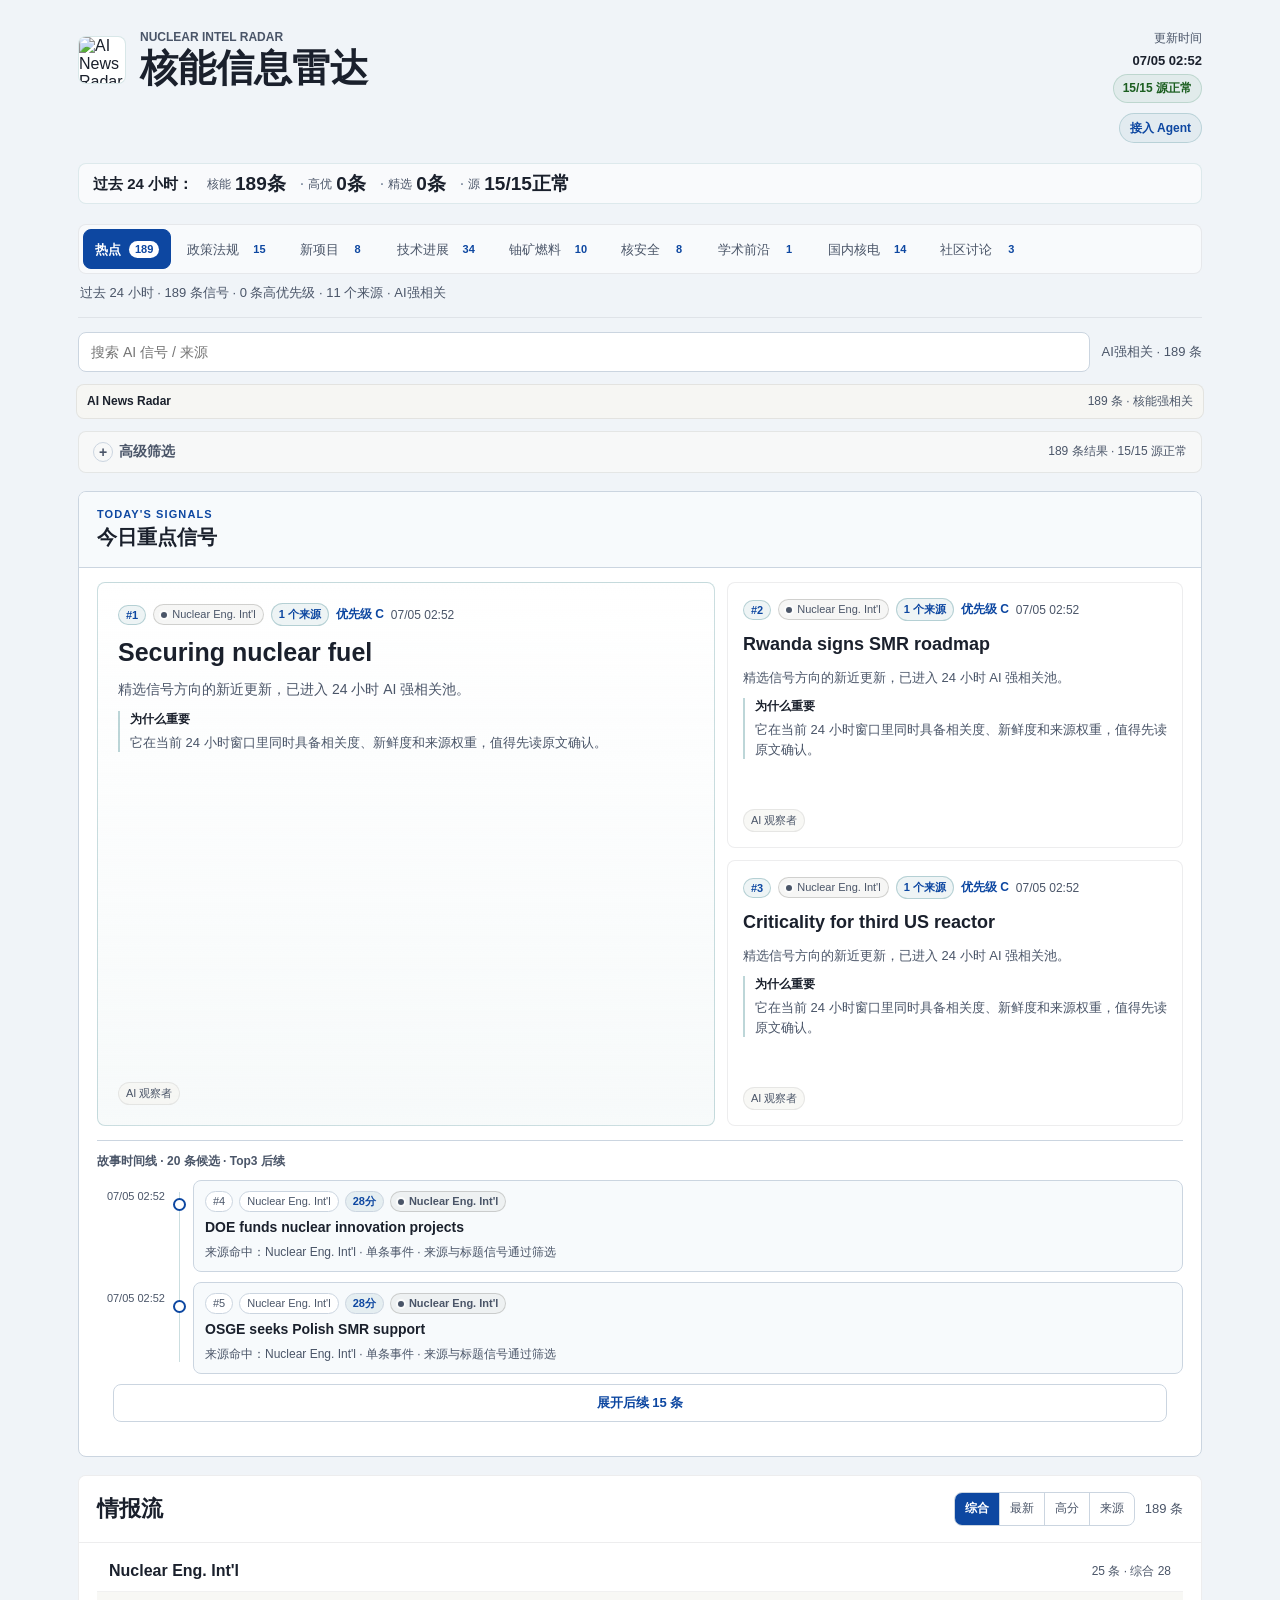
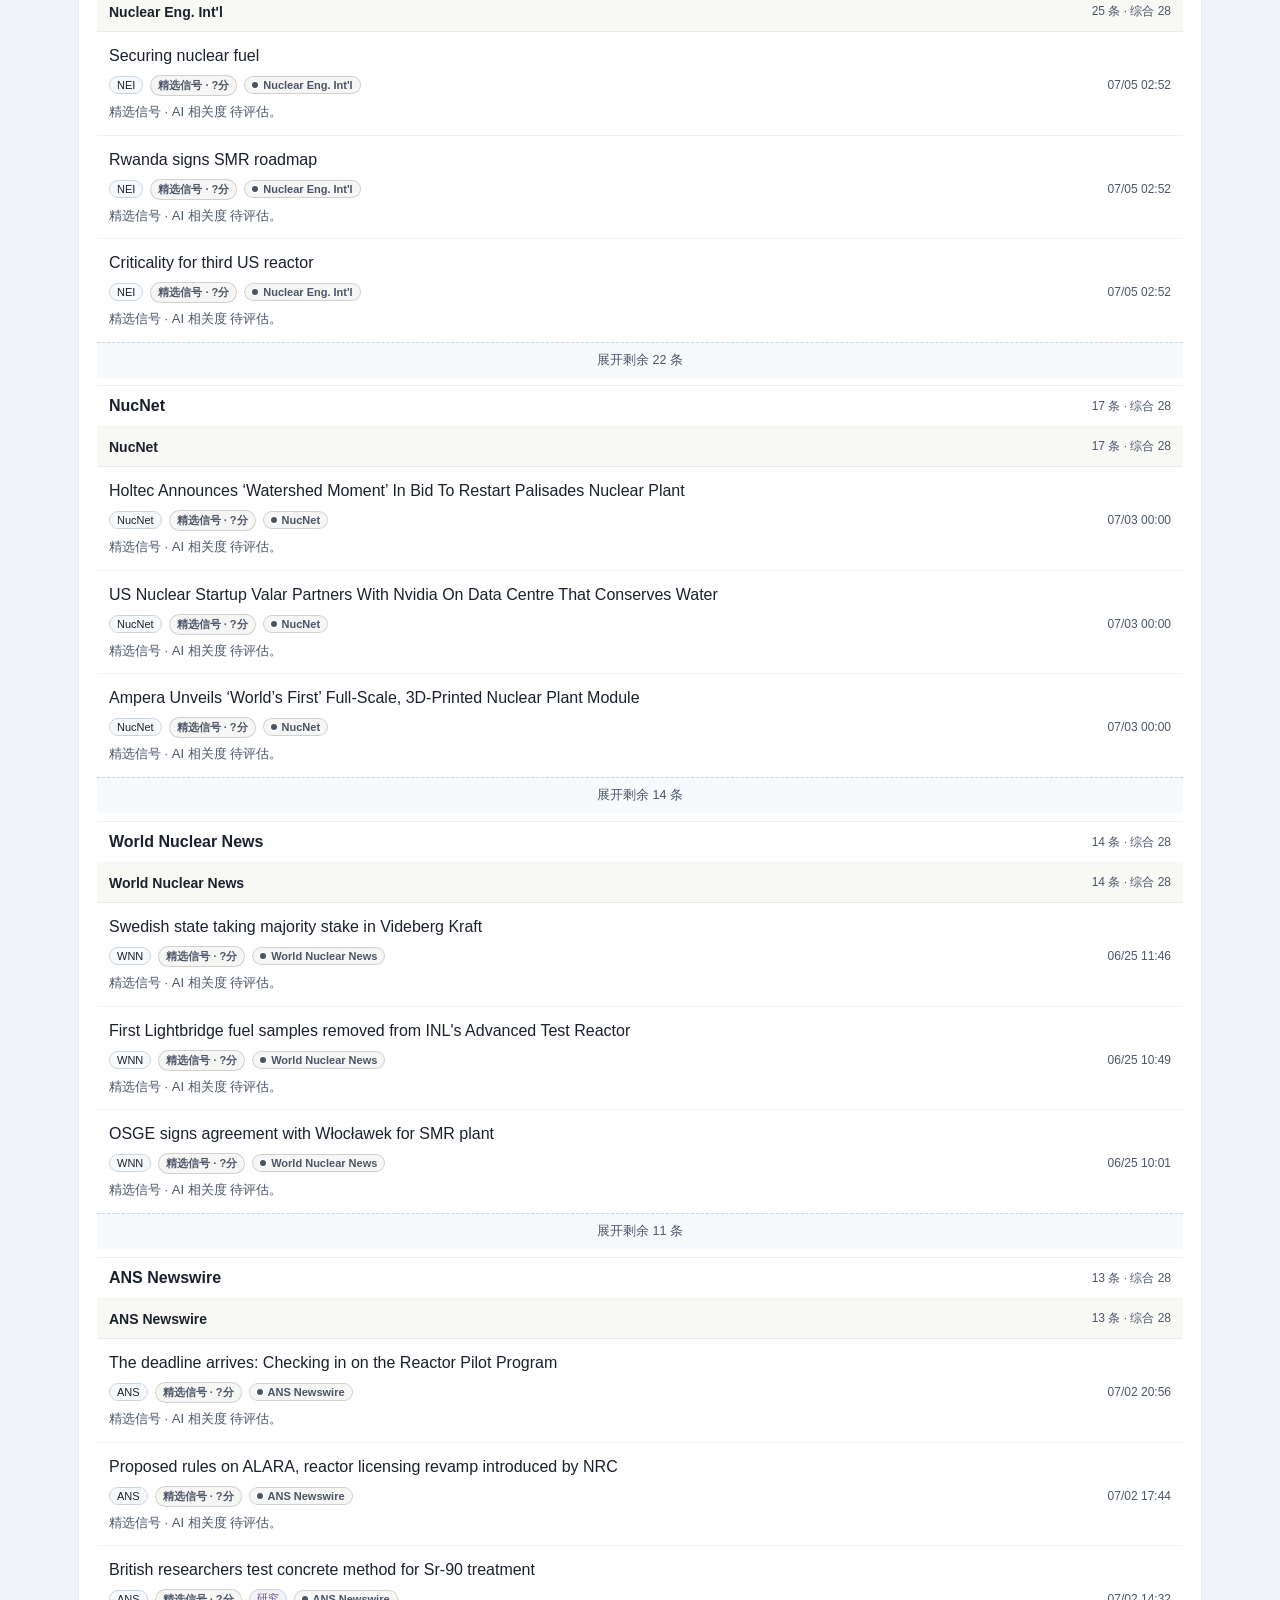
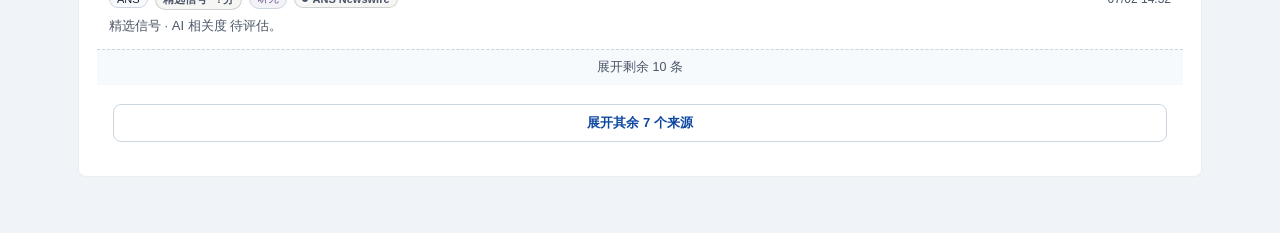
==== index.html @ 4875f460 "feat: nuclear energy domain adaptation of the pipeline Adapt the AI-news-radar pipeline to aggregate" ====
<!doctype html>
<html lang="zh-CN">
  <head>
    <meta charset="UTF-8" />
    <meta name="viewport" content="width=device-width, initial-scale=1.0" />
    <title>Nuclear Intel Radar｜核能信息雷达</title>
    <meta
      name="description"
      content="自动聚合全球核能/核电行业信息：IAEA、NRC、SMR、核聚变、铀矿燃料、运行事件、政策法规 — 多源交叉验证，零噪音。"
    />
    <link rel="canonical" href="https://learnprompt.github.io/ai-news-radar/" />
    <meta property="og:title" content="Nuclear Intel Radar｜核能信息雷达" />
    <meta
      property="og:description"
      content="自动聚合全球核能/核电行业信息：IAEA、NRC、SMR、核聚变、铀矿燃料、运行事件、政策法规。"
    />
    <meta property="og:type" content="website" />
    <meta property="og:url" content="https://learnprompt.github.io/ai-news-radar/" />
    <meta property="og:site_name" content="Nuclear Intel Radar" />
    <meta name="application-name" content="Nuclear Intel Radar" />
    <meta name="theme-color" content="#0D1B2A" />
    <meta name="mobile-web-app-capable" content="yes" />
    <meta name="apple-mobile-web-app-title" content="核能信息雷达" />
    <meta name="apple-mobile-web-app-capable" content="yes" />
    <meta name="apple-mobile-web-app-status-bar-style" content="default" />
    <meta name="twitter:card" content="summary" />
    <meta name="twitter:title" content="Nuclear Intel Radar｜核能信息雷达" />
    <meta
      name="twitter:description"
      content="自动聚合全球核能/核电行业信息：多源交叉验证，零噪音。"
    />
    <link rel="icon" href="./assets/logo.svg" type="image/svg+xml" />
    <link rel="icon" href="./assets/icons/favicon-32.png" sizes="32x32" type="image/png" />
    <link rel="apple-touch-icon" href="./assets/icons/apple-touch-icon.png" sizes="180x180" />
    <link rel="manifest" href="./site.webmanifest" />
    <link rel="stylesheet" href="./assets/styles.css?v=ui-polish-0626a" />
  </head>
  <body>
    <main class="shell">
      <header class="hero">
        <div class="hero-main">
          <div class="hero-headline">
            <img class="hero-logo" src="./assets/logo.svg" alt="AI News Radar Logo" />
            <div>
              <p class="hero-tag">NUCLEAR INTEL RADAR</p>
              <h1>核能信息雷达</h1>
            </div>
          </div>
        </div>
        <div class="hero-meta">
          <span class="updated-label">更新时间</span>
          <span class="updated" id="updatedAt">加载中...</span>
          <span class="source-status-pill" id="sourceStatusPill">源状态加载中</span>
          <div class="hero-links" aria-label="项目入口">
            <a
              class="hero-link"
              href="https://github.com/LearnPrompt/ai-news-radar"
              target="_blank"
              rel="noopener noreferrer"
            >接入 Agent</a>
          </div>
        </div>

        <section class="stats" id="stats"></section>

        <section class="section-nav-wrap" aria-label="内容栏目">
          <div class="section-tabs" id="sectionTabs" role="tablist" aria-label="AI 新闻栏目"></div>
          <div class="section-summary" id="sectionSummary">正在整理栏目...</div>
        </section>
      </header>

      <section class="primary-controls">
        <input id="searchInput" type="search" placeholder="搜索 AI 信号 / 来源" />
        <div class="mode-hint" id="modeHint">AI强相关</div>
      </section>

      <div class="sticky-summary-bar" aria-label="当前视图摘要">
        <strong>AI News Radar</strong>
        <span id="stickySummaryText">正在整理 24 小时信号...</span>
      </div>

      <details class="advanced-panel">
        <summary>
          <span>高级筛选</span>
          <span class="advanced-summary" id="advancedSummary">加载中...</span>
        </summary>
        <div class="advanced-content">
          <div class="advanced-controls">
            <label class="field">
              <span>时间范围</span>
              <select id="timeRangeSelect" aria-label="时间范围">
                <option value="24h">过去 24 小时</option>
              </select>
            </label>
            <label class="field">
              <span>来源类型</span>
              <select id="sourceTypeSelect">
                <option value="">全部来源</option>
                <option value="official">官方 / 一手</option>
                <option value="media">精选媒体 / 日报</option>
                <option value="community">社区 / HN / Builders</option>
                <option value="rss">RSS / OPML</option>
                <option value="aggregate">聚合源</option>
                <option value="creator">自媒体</option>
                <option value="advanced">进阶源</option>
              </select>
            </label>
            <label class="field">
              <span>内容类型</span>
              <select id="sectionSelect"></select>
            </label>
            <label class="field">
              <span>信号等级</span>
              <select id="signalLevelSelect">
                <option value="">全部信号</option>
                <option value="high">高优先级</option>
                <option value="curated">精选 / 官方</option>
                <option value="multi">多源验证</option>
              </select>
            </label>
            <label class="field">
              <span>具体来源</span>
              <select id="siteSelect">
                <option value="">全部站点</option>
              </select>
            </label>
            <div class="field">
              <span>AI 相关度</span>
              <div class="mode-switch">
                <button id="modeAiBtn" class="mode-btn active" type="button">AI强相关</button>
                <button id="modeAllBtn" class="mode-btn" type="button">全量</button>
              </div>
            </div>
            <label id="allDedupeWrap" class="all-dedupe" for="allDedupeToggle">
              <input id="allDedupeToggle" type="checkbox" checked />
              <span class="all-dedupe-dot"></span>
              <span id="allDedupeLabel">去重开</span>
            </label>
          </div>
          <div class="source-health" id="sourceHealth">源状态加载中...</div>
          <details class="source-detail-panel">
            <summary>查看源状态详情</summary>
            <div class="source-health-details" id="sourceHealthDetails"></div>
            <section class="coverage-strip" id="coverageStrip" aria-label="Source coverage status"></section>
            <section class="source-status-table" id="sourceStatusTable" aria-label="源状态详情"></section>
            <section class="site-pills" id="sitePills"></section>
          </details>
        </div>
      </details>

      <section class="bole-picks-wrap" aria-label="今日 Top 3" id="bolePicksWrap">
        <div class="bole-picks-head">
          <div>
            <p class="section-eyebrow">TODAY'S SIGNALS</p>
            <h2 id="topStoriesTitle">今日重点信号</h2>
          </div>
          <div class="bole-head-tools">
            <div class="bole-view-toggle" id="boleViewToggle" hidden>
              <button id="boleHotBtn" class="mode-btn" type="button">当前热点</button>
              <button id="boleTimelineBtn" class="mode-btn" type="button">时间线</button>
            </div>
            <span id="bolePicksMeta">按评分排序</span>
          </div>
        </div>
        <div id="bolePicksList" class="bole-board"></div>
      </section>

      <section class="waytoagi-wrap">
        <div class="waytoagi-head">
          <h2>社区更新 · WaytoAGI</h2>
          <div class="waytoagi-tools">
            <div class="waytoagi-switch">
              <button id="waytoagiTodayBtn" class="waytoagi-btn active" type="button">最近更新日</button>
              <button id="waytoagi7dBtn" class="waytoagi-btn" type="button">近7日</button>
            </div>
            <span id="waytoagiUpdatedAt">加载中...</span>
          </div>
        </div>
        <div id="waytoagiMeta" class="waytoagi-meta"></div>
        <div id="waytoagiList" class="waytoagi-list"></div>
      </section>

      <section class="list-wrap">
        <div class="list-head">
          <h2 id="listTitle">全量 AI 情报源</h2>
          <div class="list-head-tools">
            <div class="list-sort-tools" id="listSortTools" role="group" aria-label="全量列表排序">
              <button class="list-sort-btn active" type="button" data-sort="priority" title="综合来源权重、AI相关度、新鲜度与信号强度">综合</button>
              <button class="list-sort-btn" type="button" data-sort="latest" title="按发布时间或发现时间倒序">最新</button>
              <button class="list-sort-btn" type="button" data-sort="ai" title="按高相关度信号倒序">高分</button>
              <button class="list-sort-btn" type="button" data-sort="source" title="按来源聚合度整理">来源</button>
            </div>
            <span id="resultCount">0 条</span>
          </div>
        </div>
        <div id="newsList" class="news-list"></div>
      </section>

    </main>

    <template id="itemTpl">
      <article class="news-card">
        <a class="title" target="_blank" rel="noopener noreferrer"></a>
        <div class="meta-row">
          <span class="site"></span>
          <span class="category"></span>
          <span class="source"></span>
          <time class="time"></time>
        </div>
        <p class="news-summary"></p>
      </article>
    </template>

    <script src="https://cdn.jsdelivr.net/npm/gsap@3.13.0/dist/gsap.min.js" integrity="sha384-HOvlOYPIs/zjoIkWUGXkVmXsjr8GuZLV+Q+rcPwmJOVZVpvTSXQChiN4t9Euv9Vc" crossorigin="anonymous" defer></script>
    <script src="./assets/motion.js?v=ui-adjustment-0620a" defer></script>
    <script src="./assets/app.js?v=ui-polish-0626a" defer></script>
  </body>
</html>
---- assets/styles.css ----
:root {
  --bg: #f0f4f8;
  --bg-alt: #e2e8f0;
  --surface: #ffffff;
  --surface-soft: #f7fafc;
  --surface-alt: #edf2f7;
  --ink: #1a202c;
  --ink-soft: #2d3748;
  --muted: #4a5568;
  --muted-soft: #718096;
  --line: #cbd5e0;
  --line-soft: rgba(26, 32, 44, 0.08);
  --accent: #0D47A1;
  --accent-warm: #00BCD4;
  --good: #1B5E20;
  --warn: #E65100;
  --bad: #B71C1C;
  --radius: 8px;
}

* {
  box-sizing: border-box;
}

html,
body {
  margin: 0;
  min-height: 100%;
  font-family: -apple-system, BlinkMacSystemFont, "Segoe UI", "Noto Sans SC", "Microsoft YaHei", sans-serif;
  color: var(--ink);
  background: var(--bg);
}

button,
input,
select {
  font: inherit;
}

button {
  cursor: pointer;
}

.shell {
  max-width: 1160px;
  margin: 0 auto;
  padding: 30px 18px 56px;
}

.hero {
  display: grid;
  grid-template-columns: minmax(0, 1fr) auto;
  gap: 18px 28px;
  padding-bottom: 14px;
  border-bottom: 1px solid var(--line-soft);
}

.hero-main {
  min-width: 0;
}

.hero-headline {
  display: flex;
  gap: 14px;
  align-items: center;
}

.hero-headline > div {
  min-width: 0;
}

.hero-logo {
  width: 48px;
  height: 48px;
  border: 1px solid rgba(18, 106, 115, 0.16);
  border-radius: var(--radius);
  background: var(--surface);
}

.hero-tag {
  margin: 0;
  font-size: 12px;
  letter-spacing: 0;
  color: var(--muted);
  font-weight: 720;
}

.hero h1 {
  margin: 4px 0 0;
  font-size: 38px;
  line-height: 1.08;
  overflow-wrap: break-word;
}

.hero-meta {
  align-self: start;
  display: grid;
  gap: 6px;
  min-width: 178px;
  padding: 0;
  border: 0;
  border-radius: var(--radius);
  background: transparent;
  justify-items: end;
  text-align: right;
}

.updated-label {
  color: var(--muted);
  font-size: 12px;
}

.updated {
  color: var(--ink);
  font-size: 13px;
  font-weight: 700;
}

.source-status-pill {
  display: inline-flex;
  width: max-content;
  max-width: 100%;
  align-items: center;
  gap: 6px;
  border: 1px solid rgba(31, 122, 77, 0.18);
  border-radius: 999px;
  padding: 5px 9px;
  color: var(--good);
  background: rgba(31, 122, 77, 0.07);
  font-size: 12px;
  font-weight: 740;
}

.source-status-pill.warn {
  color: var(--warn);
  border-color: rgba(154, 103, 0, 0.22);
  background: rgba(154, 103, 0, 0.08);
}

.source-status-pill.bad {
  color: var(--bad);
  border-color: rgba(180, 35, 24, 0.22);
  background: rgba(180, 35, 24, 0.07);
}

.hero-links {
  display: flex;
  flex-wrap: wrap;
  justify-content: flex-end;
  gap: 6px;
  margin-top: 4px;
}

.hero-link {
  display: inline-flex;
  align-items: center;
  justify-content: center;
  min-height: 30px;
  border: 1px solid rgba(18, 106, 115, 0.2);
  border-radius: 999px;
  padding: 5px 10px;
  color: var(--accent);
  background: rgba(18, 106, 115, 0.06);
  font-size: 12px;
  font-weight: 740;
  line-height: 1;
  text-decoration: none;
  white-space: nowrap;
}

.hero-link:hover {
  border-color: rgba(18, 106, 115, 0.36);
  background: rgba(18, 106, 115, 0.1);
}

.stats {
  grid-column: 1 / -1;
  display: flex;
  min-width: 0;
  flex-wrap: nowrap;
  align-items: center;
  gap: clamp(6px, 1.2vw, 14px);
  margin-top: 2px;
  border: 1px solid rgba(18, 106, 115, 0.12);
  border-radius: var(--radius);
  padding: 10px 14px;
  background: rgba(255, 255, 255, 0.58);
  overflow: hidden;
  white-space: nowrap;
}

.section-nav-wrap {
  grid-column: 1 / -1;
  display: grid;
  gap: 10px;
  padding-top: 2px;
}

.section-tabs {
  display: flex;
  gap: 4px;
  align-items: center;
  overflow-x: auto;
  scrollbar-width: none;
  -webkit-overflow-scrolling: touch;
  border: 1px solid var(--line-soft);
  border-radius: var(--radius);
  padding: 4px;
  background: rgba(255, 255, 255, 0.52);
}

.section-tabs::-webkit-scrollbar {
  display: none;
}

.section-tab {
  flex: 0 0 auto;
  min-height: 40px;
  display: inline-flex;
  align-items: center;
  gap: 8px;
  border: 1px solid transparent;
  border-radius: var(--radius);
  padding: 0 11px;
  color: var(--muted);
  background: transparent;
  font-size: 13px;
}

.section-tab span,
.section-tab strong {
  line-height: 1;
  white-space: nowrap;
}

.section-tab strong {
  min-width: 22px;
  border-radius: 999px;
  padding: 3px 6px;
  color: var(--accent);
  background: transparent;
  font-size: 11px;
  text-align: center;
}

.section-tab.active {
  color: #fff;
  border-color: var(--accent);
  background: var(--accent);
  font-weight: 780;
}

.section-tab.active strong {
  color: var(--accent);
  background: #fff;
}

.section-summary {
  min-width: 0;
  border: 0;
  border-radius: 0;
  padding: 0 2px;
  color: var(--muted);
  background: transparent;
  font-size: 13px;
  line-height: 1.45;
  overflow-wrap: anywhere;
}

.stat {
  min-width: 0;
  display: inline-flex;
  flex: 0 1 auto;
  align-items: center;
  gap: 4px;
  border: 0;
  background: transparent;
  border-radius: 0;
  padding: 0;
}

.stat-prefix {
  flex: 0 0 auto;
  color: var(--ink);
  font-size: clamp(13px, 1.35vw, 15px);
  line-height: 1;
  font-weight: 780;
  white-space: nowrap;
}

.stat .k {
  font-size: 12px;
  line-height: 1;
  color: var(--muted);
  white-space: nowrap;
}

.stat .v {
  margin-top: 0;
  font-size: clamp(15px, 1.65vw, 19px);
  line-height: 1;
  font-weight: 820;
  font-variant-numeric: tabular-nums;
  white-space: nowrap;
}

.stat + .stat::before {
  content: "·";
  color: var(--muted-soft);
  margin-right: 0;
}

.coverage-strip {
  grid-column: 1 / -1;
  display: grid;
  grid-template-columns: repeat(3, minmax(0, 1fr));
  gap: 8px;
  padding: 0 12px 12px;
}

.coverage-card {
  min-width: 0;
  display: grid;
  gap: 4px;
  border: 1px solid var(--line);
  border-radius: var(--radius);
  padding: 10px 11px;
  background: var(--surface-soft);
}

.coverage-card strong {
  min-width: 0;
  color: var(--ink);
  font-size: 17px;
  line-height: 1.15;
  overflow-wrap: anywhere;
}

.coverage-label,
.coverage-meta {
  min-width: 0;
  color: var(--muted);
  font-size: 11px;
  line-height: 1.3;
  overflow-wrap: anywhere;
}

.coverage-card.ok strong {
  color: var(--good);
}

.coverage-card.warn strong {
  color: var(--warn);
}

.coverage-card.signal {
  border-color: rgba(18, 106, 115, 0.3);
}

.coverage-card.official {
  border-color: rgba(31, 122, 77, 0.28);
}

.coverage-card.builders {
  border-color: rgba(181, 82, 49, 0.32);
}

.coverage-card.creator {
  border-color: rgba(135, 72, 96, 0.3);
}

.coverage-card.aggregate {
  border-color: rgba(102, 100, 95, 0.32);
}

.coverage-card.private {
  border-color: rgba(154, 103, 0, 0.3);
}

.primary-controls {
  margin-top: 14px;
  display: grid;
  grid-template-columns: minmax(0, 1fr) auto;
  gap: 12px;
  align-items: center;
}

input,
select {
  width: 100%;
  border: 1px solid var(--line);
  background: var(--surface);
  color: var(--ink);
  border-radius: var(--radius);
  padding: 11px 12px;
  font-size: 14px;
}

input:focus,
select:focus,
button:focus-visible,
summary:focus-visible {
  outline: 2px solid rgba(18, 106, 115, 0.35);
  outline-offset: 2px;
}

.mode-hint {
  color: var(--muted);
  font-size: 13px;
  white-space: nowrap;
}

.sticky-summary-bar {
  position: sticky;
  z-index: 9;
  top: 0;
  display: flex;
  min-width: 0;
  align-items: center;
  justify-content: space-between;
  gap: 12px;
  margin: 12px -2px 0;
  border: 1px solid rgba(23, 23, 23, 0.08);
  border-radius: var(--radius);
  padding: 8px 10px;
  color: var(--muted);
  background: rgba(246, 246, 242, 0.88);
  backdrop-filter: blur(12px);
  font-size: 12px;
}

.sticky-summary-bar strong {
  flex: 0 0 auto;
  color: var(--ink);
  font-size: 12px;
}

.sticky-summary-bar span {
  min-width: 0;
  overflow: hidden;
  text-align: right;
  text-overflow: ellipsis;
  white-space: nowrap;
}

.advanced-panel {
  margin-top: 12px;
  border: 1px solid rgba(23, 23, 23, 0.08);
  border-radius: var(--radius);
  background: rgba(251, 250, 247, 0.66);
}

.advanced-panel > summary {
  position: relative;
  display: flex;
  justify-content: space-between;
  gap: 12px;
  align-items: center;
  padding: 11px 14px 11px 40px;
  color: var(--ink);
  font-size: 14px;
  font-weight: 700;
  list-style: none;
  cursor: pointer;
}

.advanced-panel:not([open]) > summary {
  color: var(--muted);
  font-weight: 650;
}

.advanced-panel > summary::-webkit-details-marker {
  display: none;
}

.advanced-panel > summary::before {
  content: "+";
  width: 18px;
  height: 18px;
  position: absolute;
  left: 14px;
  top: 50%;
  transform: translateY(-50%);
  display: grid;
  place-items: center;
  border: 1px solid var(--line);
  border-radius: 50%;
  color: var(--muted);
  font-weight: 700;
}

.advanced-panel > summary > span:first-child {
  min-width: 0;
}

.advanced-panel[open] > summary::before {
  content: "-";
}

.advanced-summary {
  color: var(--muted);
  font-size: 12px;
  font-weight: 400;
  white-space: nowrap;
}

.advanced-content {
  display: grid;
  gap: 14px;
  padding: 0 14px 14px;
  border-top: 1px solid var(--line-soft);
}

.advanced-controls {
  display: grid;
  grid-template-columns: repeat(4, minmax(0, 1fr));
  gap: 10px;
  align-items: end;
  padding-top: 14px;
}

.field {
  display: grid;
  gap: 6px;
  color: var(--muted);
  font-size: 12px;
}

.mode-switch {
  display: inline-flex;
  border: 1px solid var(--line);
  border-radius: var(--radius);
  overflow: hidden;
  background: var(--surface-soft);
}

.mode-btn {
  min-height: 40px;
  border: 0;
  border-left: 1px solid var(--line);
  background: transparent;
  color: var(--muted);
  padding: 0 13px;
  font-size: 13px;
}

.mode-btn:first-child {
  border-left: 0;
}

.mode-btn.active {
  background: var(--accent);
  color: #fff;
  font-weight: 700;
}

.all-dedupe {
  display: none;
  min-height: 40px;
  align-items: center;
  gap: 8px;
  border: 1px solid var(--line);
  border-radius: var(--radius);
  padding: 0 12px;
  font-size: 13px;
  color: var(--muted);
  background: var(--surface-soft);
  cursor: pointer;
  user-select: none;
}

.all-dedupe.show {
  display: inline-flex;
}

.all-dedupe input {
  position: absolute;
  opacity: 0;
  width: 0;
  height: 0;
}

.all-dedupe-dot {
  width: 12px;
  height: 12px;
  border-radius: 50%;
  border: 1px solid rgba(23, 23, 23, 0.25);
  background: rgba(23, 23, 23, 0.16);
}

.all-dedupe input:checked + .all-dedupe-dot {
  border-color: rgba(18, 106, 115, 0.65);
  background: var(--accent);
}

.source-health {
  display: grid;
  gap: 10px;
}

.source-health-summary {
  display: flex;
  min-width: 0;
  align-items: center;
  justify-content: space-between;
  gap: 12px;
  border: 1px solid rgba(31, 122, 77, 0.16);
  border-radius: var(--radius);
  padding: 11px 12px;
  color: var(--muted);
  background: rgba(31, 122, 77, 0.05);
  font-size: 13px;
  line-height: 1.4;
}

.source-health-summary strong {
  color: var(--good);
  font-size: 15px;
}

.source-health-summary.warn {
  border-color: rgba(154, 103, 0, 0.2);
  background: rgba(154, 103, 0, 0.07);
}

.source-health-summary.warn strong {
  color: var(--warn);
}

.source-health-summary.bad {
  border-color: rgba(180, 35, 24, 0.22);
  background: rgba(180, 35, 24, 0.06);
}

.source-health-summary.bad strong {
  color: var(--bad);
}

.source-detail-panel {
  border: 1px solid var(--line-soft);
  border-radius: var(--radius);
  background: rgba(255, 255, 255, 0.48);
  overflow: hidden;
}

.source-detail-panel > summary {
  display: flex;
  align-items: center;
  justify-content: space-between;
  gap: 10px;
  padding: 10px 12px;
  color: var(--accent);
  font-size: 13px;
  font-weight: 760;
  cursor: pointer;
  list-style: none;
}

.source-detail-panel > summary::-webkit-details-marker {
  display: none;
}

.source-detail-panel > summary::after {
  content: "+";
  color: var(--muted);
  font-weight: 800;
}

.source-detail-panel[open] > summary::after {
  content: "-";
}

.source-health-details {
  display: grid;
  gap: 10px;
  padding: 0 12px 12px;
}

.health-grid {
  display: grid;
  grid-template-columns: repeat(6, minmax(0, 1fr));
  gap: 8px;
}

.health-metric {
  display: grid;
  gap: 3px;
  min-width: 0;
  border: 1px solid var(--line);
  border-radius: var(--radius);
  padding: 9px 10px;
  background: var(--surface-soft);
}

.health-metric-button {
  width: 100%;
  color: inherit;
  font: inherit;
  text-align: left;
  cursor: pointer;
}

.health-metric-button:hover,
.health-metric-button:focus-visible {
  border-color: var(--accent);
  outline: none;
}

.health-metric strong {
  font-size: 18px;
}

.health-label {
  color: var(--muted);
  font-size: 12px;
}

.health-metric.ok strong {
  color: var(--good);
}

.health-metric.warn strong {
  color: var(--warn);
}

.health-metric.bad strong {
  color: var(--bad);
}

.health-empty,
.health-ok {
  border: 1px dashed var(--line);
  border-radius: var(--radius);
  padding: 10px 12px;
  color: var(--muted);
  font-size: 13px;
}

.health-ok {
  color: var(--good);
  border-style: solid;
  background: rgba(31, 122, 77, 0.06);
}

.health-issues {
  display: grid;
  gap: 8px;
}

.health-author-list {
  border: 1px solid var(--line);
  border-radius: var(--radius);
  padding: 10px 12px;
  background: var(--surface-soft);
}

.health-author-list-title {
  font-size: 13px;
  font-weight: 700;
}

.health-author-list-meta {
  margin-top: 3px;
  color: var(--muted);
  font-size: 12px;
}

.health-author-list-items {
  display: flex;
  max-height: 220px;
  margin-top: 9px;
  gap: 6px;
  overflow: auto;
  flex-wrap: wrap;
  align-content: flex-start;
}

.health-author-list-items button {
  border: 1px solid var(--line);
  border-radius: 999px;
  padding: 3px 7px;
  color: var(--ink-soft);
  background: var(--surface);
  font: inherit;
  font-size: 12px;
  line-height: 1.25;
  cursor: pointer;
}

.health-author-list-items button:hover,
.health-author-list-items button:focus-visible {
  border-color: var(--accent);
  color: var(--accent);
  outline: none;
}

.health-issue {
  border: 1px solid rgba(180, 35, 24, 0.22);
  border-radius: var(--radius);
  padding: 10px 12px;
  background: rgba(180, 35, 24, 0.04);
}

.health-issue-title {
  color: var(--bad);
  font-size: 13px;
  font-weight: 700;
}

.health-issue ul {
  margin: 7px 0 0;
  padding-left: 18px;
  color: var(--muted);
  font-size: 12px;
  line-height: 1.45;
}

.source-status-table {
  padding: 0 12px 12px;
}

.source-table {
  display: grid;
  border: 1px solid var(--line-soft);
  border-radius: var(--radius);
  overflow: hidden;
  background: var(--surface);
}

.source-table-row {
  display: grid;
  grid-template-columns: minmax(160px, 1.4fr) minmax(96px, 0.8fr) minmax(64px, 0.5fr) minmax(56px, 0.4fr);
  gap: 10px;
  align-items: center;
  border-top: 1px solid var(--line-soft);
  padding: 9px 10px;
  color: var(--muted);
  font-size: 12px;
}

.source-table-row:first-child {
  border-top: 0;
}

.source-table-head {
  color: var(--ink-soft);
  background: rgba(246, 246, 242, 0.74);
  font-weight: 780;
}

.source-table-row span {
  min-width: 0;
  overflow: hidden;
  text-overflow: ellipsis;
  white-space: nowrap;
}

.source-table-row .ok {
  color: var(--good);
  font-weight: 760;
}

.source-table-row .bad {
  color: var(--bad);
  font-weight: 760;
}

.site-pills {
  display: flex;
  flex-wrap: wrap;
  gap: 8px;
  padding: 0 12px 12px;
}

.pill {
  border: 1px solid var(--line);
  background: var(--surface-soft);
  color: var(--ink);
  border-radius: 999px;
  padding: 6px 11px;
  cursor: pointer;
  font-size: 12px;
}

.pill.active {
  background: rgba(18, 106, 115, 0.11);
  border-color: rgba(18, 106, 115, 0.5);
  color: var(--accent);
  font-weight: 700;
}

.bole-picks-wrap,
.list-wrap,
.waytoagi-wrap {
  margin-top: 18px;
  border: 1px solid var(--line-soft);
  border-radius: var(--radius);
  background: var(--surface);
  overflow: hidden;
}

.list-wrap {
  background: var(--surface);
}

/* 双色交替：WaytoAGI 版块用深一档的底色，与伯乐精选 / AI信号流形成节奏感 */
.waytoagi-wrap {
  background: var(--bg-alt);
  border-color: rgba(23, 23, 23, 0.12);
}

.bole-picks-head,
.list-head,
.waytoagi-head {
  padding: 16px 18px;
  display: flex;
  flex-wrap: nowrap;
  justify-content: space-between;
  align-items: center;
  gap: 12px;
  border-bottom: 1px solid var(--line-soft);
  background: var(--surface);
}

/* WaytoAGI header 用对应的深档底色 */
.waytoagi-head {
  background: var(--surface-alt);
  border-bottom-color: rgba(23, 23, 23, 0.1);
}

.bole-picks-head h2,
.list-head h2,
.waytoagi-head h2 {
  margin: 0;
  font-size: 22px;
}

#bolePicksMeta,
#resultCount,
#waytoagiUpdatedAt {
  color: var(--muted);
  font-size: 13px;
  white-space: nowrap;
}

#bolePicksMeta {
  display: none;
}

.list-head-tools {
  display: flex;
  align-items: center;
  justify-content: flex-end;
  gap: 10px;
  min-width: 0;
  flex-wrap: wrap;
}

.list-sort-tools {
  display: inline-flex;
  max-width: 100%;
  border: 1px solid var(--line);
  border-radius: var(--radius);
  overflow: hidden;
  background: var(--surface);
}

.list-sort-btn {
  min-height: 32px;
  border: 0;
  border-left: 1px solid var(--line);
  padding: 0 10px;
  background: transparent;
  color: var(--muted);
  cursor: pointer;
  font-size: 12px;
  white-space: nowrap;
}

.list-sort-btn:first-child {
  border-left: 0;
}

.list-sort-btn.active {
  background: var(--accent);
  color: #fff;
  font-weight: 780;
}

.section-eyebrow {
  margin: 0 0 4px;
  color: var(--accent);
  font-size: 11px;
  font-weight: 800;
  letter-spacing: 0.1em;
}

.bole-picks-wrap {
  position: relative;
  border-color: var(--line);
  background: var(--surface);
  box-shadow: none;
}

.bole-picks-head {
  position: relative;
  border-bottom-color: var(--line);
  background: var(--surface-soft);
}

.bole-picks-head > div:first-child {
  flex: 0 0 auto;
  min-width: max-content;
}

.bole-picks-head h2 {
  font-size: 20px;
  letter-spacing: 0;
  white-space: nowrap;
}

.bole-head-tools {
  display: flex;
  align-items: center;
  gap: 10px;
  min-width: 0;
  flex-wrap: nowrap;
  justify-content: flex-end;
  flex: 1 1 auto;
  overflow: hidden;
}

.bole-view-toggle {
  flex: 0 0 auto;
  display: flex;
  border: 1px solid var(--line);
  border-radius: var(--radius);
  overflow: hidden;
  background: var(--surface);
}

.bole-view-toggle .mode-btn {
  min-height: 32px;
  font-size: 12.5px;
  cursor: pointer;
}

.bole-view-toggle[hidden] {
  display: none;
}

.bole-more-btn,
.list-more-btn {
  display: block;
  width: calc(100% - 32px);
  margin: 0 16px 16px;
  border: 1px solid var(--line);
  border-radius: var(--radius);
  background: var(--surface);
  color: var(--accent);
  cursor: pointer;
  font-size: 13px;
  font-weight: 760;
  min-height: 38px;
}

.bole-more-btn:hover,
.list-more-btn:hover {
  border-color: rgba(18, 106, 115, 0.38);
  background: rgba(18, 106, 115, 0.06);
}

.list-more-btn {
  margin-top: 12px;
}

.bole-board {
  display: grid;
  grid-template-columns: minmax(320px, 1.02fr) minmax(360px, 0.98fr);
  gap: 12px;
  padding: 14px 16px 16px;
}

.bole-lead-wrap {
  position: relative;
  min-width: 0;
}

.bole-ribbon {
  position: absolute;
  z-index: 2;
  top: 12px;
  left: 12px;
  border: 1px solid rgba(18, 106, 115, 0.22);
  border-radius: 999px;
  padding: 4px 8px;
  color: var(--accent);
  background: rgba(255, 255, 255, 0.9);
  font-size: 11px;
  font-weight: 800;
}

.bole-lead-card {
  min-height: 220px;
  height: 100%;
  display: grid;
  align-content: start;
  gap: 12px;
  padding: 72px 18px 18px;
  border: 1px solid rgba(18, 106, 115, 0.2);
  border-radius: var(--radius);
  color: var(--ink);
  text-decoration: none;
  background: linear-gradient(180deg, #ffffff 0%, var(--surface-soft) 100%);
  transition: border-color 180ms ease, background 180ms ease;
}

.bole-lead-card:hover {
  border-color: rgba(18, 106, 115, 0.5);
  background: #fff;
}

.bole-lead-top {
  position: absolute;
  top: 13px;
  right: 13px;
  left: 13px;
  display: flex;
  justify-content: space-between;
  gap: 12px;
  align-items: flex-start;
}

.bole-kicker {
  max-width: calc(100% - 76px);
  color: var(--muted);
  font-size: 12px;
  line-height: 1.35;
}

.bole-score-orb {
  width: 58px;
  height: 58px;
  flex: 0 0 auto;
  display: grid;
  place-items: center;
  border: 1px solid rgba(18, 106, 115, 0.24);
  border-radius: 50%;
  color: var(--accent);
  background: rgba(18, 106, 115, 0.08);
}

.bole-score-orb span {
  margin-top: 6px;
  font-size: 20px;
  line-height: 1;
  font-weight: 900;
}

.bole-score-orb small {
  margin-top: -13px;
  font-size: 10px;
  opacity: 0.82;
}

.bole-lead-title {
  max-width: 96%;
  font-size: clamp(21px, 2.35vw, 28px);
  line-height: 1.2;
  letter-spacing: -0.035em;
  font-weight: 820;
  overflow-wrap: anywhere;
}

.bole-lead-reason {
  max-width: 76ch;
  color: var(--muted);
  font-size: 13px;
  line-height: 1.5;
}

.bole-lead-foot {
  display: flex;
  flex-wrap: wrap;
  gap: 7px;
}

.bole-lead-foot span,
.bole-row-meta > span,
.bole-row-meta > strong {
  border: 1px solid var(--line);
  border-radius: 999px;
  padding: 3px 7px;
  background: var(--surface);
  color: var(--muted);
  font-size: 11px;
  line-height: 1.2;
}

.bole-side-list {
  position: relative;
  display: grid;
  gap: 8px;
  min-width: 0;
}

.bole-side-list::before {
  content: "";
  position: absolute;
  top: 8px;
  bottom: 8px;
  left: 76px;
  width: 1px;
  background: rgba(18, 106, 115, 0.22);
}

.bole-row {
  position: relative;
  display: grid;
  grid-template-columns: 62px minmax(0, 1fr);
  gap: 22px;
  align-items: stretch;
  color: var(--ink);
  text-decoration: none;
}

.bole-row::before {
  content: "";
  position: absolute;
  left: 72px;
  top: 18px;
  z-index: 1;
  width: 9px;
  height: 9px;
  border: 2px solid var(--accent);
  border-radius: 50%;
  background: var(--surface);
}

.bole-row-time {
  padding-top: 11px;
  color: var(--muted);
  font-size: 11px;
  line-height: 1.25;
  text-align: right;
}

.bole-row-body {
  min-width: 0;
  display: grid;
  gap: 6px;
  border: 1px solid var(--line);
  border-radius: var(--radius);
  padding: 10px 11px;
  background: var(--surface-soft);
  transition: border-color 160ms ease, background 160ms ease;
}

.bole-row:hover .bole-row-body {
  border-color: rgba(18, 106, 115, 0.42);
  background: #fff;
}

.bole-row-meta {
  display: flex;
  flex-wrap: wrap;
  gap: 6px;
  align-items: center;
}

.bole-row-meta > strong {
  color: var(--accent);
  background: rgba(18, 106, 115, 0.08);
}

.bole-row-meta .source-hit {
  font-weight: 720;
}

.bole-row-title {
  color: var(--ink);
  font-size: 14px;
  font-weight: 760;
  line-height: 1.42;
  overflow-wrap: anywhere;
}

.bole-row-reason {
  color: var(--muted);
  font-size: 12px;
  line-height: 1.4;
  overflow: hidden;
  display: -webkit-box;
  -webkit-line-clamp: 1;
  -webkit-box-orient: vertical;
}

.bole-empty {
  grid-column: 1 / -1;
  border: 1px dashed var(--line);
  border-radius: var(--radius);
  padding: 14px;
  color: var(--muted);
  font-size: 13px;
}

.bole-board {
  display: block;
  padding: 12px 16px 16px;
}

.top-stories-grid {
  display: grid;
  grid-template-columns: minmax(0, 1.15fr) minmax(300px, 0.85fr);
  gap: 12px;
  align-items: stretch;
  padding: 14px 18px 18px;
}

.top-stories-grid > .top-story-card.lead {
  grid-row: span 2;
}

.bole-story-panel {
  grid-column: 1 / -1;
  display: grid;
  gap: 10px;
  margin-top: 2px;
  border-top: 1px solid var(--line);
  padding-top: 12px;
}

.bole-story-panel-head {
  color: var(--muted);
  font-size: 12px;
  font-weight: 760;
}

.top-story-card {
  position: relative;
  min-width: 0;
  display: flex;
  flex-direction: column;
  gap: 11px;
  min-height: 0;
  border: 1px solid var(--line-soft);
  border-radius: var(--radius);
  padding: 15px;
  color: var(--ink);
  background: #fff;
  text-decoration: none;
  transition: border-color 160ms ease, background 160ms ease, transform 0.18s ease, box-shadow 0.18s ease;
}

.top-story-card.lead {
  min-height: 350px;
  padding: 20px;
  border-color: rgba(18, 106, 115, 0.22);
  background: linear-gradient(180deg, #fff 0%, rgba(18, 106, 115, 0.035) 100%);
}

.top-story-card:hover {
  border-color: rgba(18, 106, 115, 0.42);
  background: #fff;
}

.top-rank,
.source-count {
  width: max-content;
  border: 1px solid rgba(18, 106, 115, 0.26);
  border-radius: 999px;
  padding: 3px 7px;
  color: var(--accent);
  background: rgba(18, 106, 115, 0.07);
  font-size: 11px;
  font-weight: 840;
}

.intel-meta,
.intel-card-meta {
  display: flex;
  flex-wrap: wrap;
  gap: 7px;
  align-items: center;
  color: var(--muted);
  font-size: 12px;
}

.intel-meta strong,
.intel-score {
  color: var(--accent);
}

.intel-meta .source-chip {
  border: 1px solid var(--line);
  border-radius: 999px;
  padding: 3px 7px;
  background: rgba(255, 255, 255, 0.72);
  font-size: 11px;
  line-height: 1.25;
}

.top-story-title,
.intel-title {
  color: var(--ink);
  font-weight: 790;
  line-height: 1.38;
  letter-spacing: 0;
  overflow-wrap: anywhere;
}

.top-story-title {
  display: -webkit-box;
  font-size: 18px;
  min-height: 0;
  overflow: hidden;
  -webkit-line-clamp: 3;
  -webkit-box-orient: vertical;
}

.top-story-card.lead .top-story-title {
  font-size: 25px;
  line-height: 1.24;
  -webkit-line-clamp: 4;
}

.top-story-summary,
.intel-reason {
  margin: 0;
  color: var(--muted);
  font-size: 13px;
  line-height: 1.48;
  overflow-wrap: anywhere;
}

.top-story-summary {
  display: -webkit-box;
  min-height: 0;
  overflow: hidden;
  -webkit-line-clamp: 2;
  -webkit-box-orient: vertical;
}

.top-story-card.lead .top-story-summary {
  font-size: 14px;
  -webkit-line-clamp: 3;
}

.top-story-why {
  display: grid;
  gap: 5px;
  border-left: 2px solid rgba(18, 106, 115, 0.28);
  padding-left: 10px;
}

.top-story-why span {
  color: var(--ink);
  font-size: 12px;
  font-weight: 820;
}

.top-story-why p {
  margin: 0;
  color: var(--muted);
  font-size: 13px;
  line-height: 1.5;
}

.top-story-card.secondary .top-story-why p {
  display: -webkit-box;
  overflow: hidden;
  -webkit-line-clamp: 2;
  -webkit-box-orient: vertical;
}

.intel-tags,
.intel-card-sources,
.intel-sources {
  display: flex;
  flex-wrap: wrap;
  gap: 6px;
  align-items: center;
}

.signal-tag,
.intel-tags > span,
.intel-card-sources > span,
.intel-card-sources > strong,
.intel-sources {
  border: 1px solid var(--line);
  border-radius: 999px;
  padding: 3px 7px;
  color: var(--muted);
  background: rgba(255, 255, 255, 0.72);
  font-size: 11px;
  line-height: 1.25;
}

.intel-tags > span {
  color: var(--accent);
  border-color: rgba(18, 106, 115, 0.22);
  background: rgba(18, 106, 115, 0.07);
  font-weight: 720;
}

.signal-tag.tone-official,
.ai-tag.tone-official {
  color: var(--good);
  border-color: rgba(31, 122, 77, 0.32);
  background: rgba(31, 122, 77, 0.08);
}

.signal-tag.tone-hot,
.ai-tag.tone-hot,
.signal-tag.tone-community,
.ai-tag.tone-community {
  color: var(--accent-warm);
  border-color: rgba(181, 82, 49, 0.32);
  background: rgba(181, 82, 49, 0.08);
}

.signal-tag.tone-models,
.ai-tag.tone-models {
  color: #2a658a;
  border-color: rgba(42, 101, 138, 0.3);
  background: rgba(42, 101, 138, 0.08);
}

.signal-tag.tone-devtools,
.ai-tag.tone-devtools {
  color: var(--accent);
  border-color: rgba(18, 106, 115, 0.28);
  background: rgba(18, 106, 115, 0.08);
}

.signal-tag.tone-aggregate,
.ai-tag.tone-aggregate {
  color: #5f6b75;
  border-color: rgba(95, 107, 117, 0.28);
  background: rgba(95, 107, 117, 0.08);
}

.signal-tag.tone-research,
.ai-tag.tone-research {
  color: #6b568f;
  border-color: rgba(107, 86, 143, 0.3);
  background: rgba(107, 86, 143, 0.08);
}

.signal-tag.tone-products,
.ai-tag.tone-products {
  color: #8a5b20;
  border-color: rgba(138, 91, 32, 0.3);
  background: rgba(138, 91, 32, 0.08);
}

.signal-tag.tone-creator,
.ai-tag.tone-creator {
  color: #874860;
  border-color: rgba(135, 72, 96, 0.3);
  background: rgba(135, 72, 96, 0.08);
}

.signal-tag.tone-industry,
.ai-tag.tone-industry {
  color: #5c6258;
  border-color: rgba(92, 98, 88, 0.3);
  background: rgba(92, 98, 88, 0.08);
}

.signal-tag.tone-strong,
.ai-tag.tone-strong {
  color: var(--good);
  border-color: rgba(31, 122, 77, 0.28);
  background: rgba(31, 122, 77, 0.08);
}

.signal-tag.tone-default,
.ai-tag.tone-default {
  color: var(--muted);
  border-color: rgba(102, 100, 95, 0.26);
  background: rgba(102, 100, 95, 0.06);
}

.top-story-card .intel-tags {
  align-items: flex-end;
  align-content: flex-end;
  margin-top: auto;
  min-height: 28px;
  max-height: 28px;
  overflow: hidden;
}

.impact-row {
  display: flex;
  flex-wrap: wrap;
  gap: 6px;
  align-items: center;
  color: var(--muted);
  font-size: 11px;
}

.impact-row span {
  border: 1px solid var(--line-soft);
  border-radius: 999px;
  padding: 3px 7px;
  background: rgba(246, 246, 242, 0.72);
}

.source-chip {
  display: inline-flex;
  min-width: 0;
  align-items: center;
  gap: 5px;
}

.source-dot {
  width: 6px;
  height: 6px;
  flex: 0 0 auto;
  border-radius: 50%;
  background: currentColor;
  box-shadow: 0 0 0 2px rgba(255, 255, 255, 0.72);
}

.source-chip-label {
  min-width: 0;
  overflow: hidden;
  text-overflow: ellipsis;
  white-space: nowrap;
}

.kind-official {
  color: var(--good);
  border-color: rgba(31, 122, 77, 0.28);
  background: rgba(31, 122, 77, 0.08);
}

.kind-hot {
  color: var(--accent-warm);
  border-color: rgba(181, 82, 49, 0.3);
  background: rgba(181, 82, 49, 0.08);
}

.kind-aihub {
  color: var(--accent);
  border-color: rgba(18, 106, 115, 0.26);
  background: rgba(18, 106, 115, 0.07);
}

.kind-builders,
.kind-newsletter {
  color: var(--warn);
  border-color: rgba(154, 103, 0, 0.28);
  background: rgba(154, 103, 0, 0.07);
}

.kind-creator {
  color: #874860;
  border-color: rgba(135, 72, 96, 0.28);
  background: rgba(135, 72, 96, 0.07);
}

.kind-aggregate,
.kind-blogs,
.kind-default {
  color: var(--muted);
  border-color: rgba(102, 100, 95, 0.26);
  background: rgba(102, 100, 95, 0.06);
}

.source-chip.kind-official {
  color: var(--good);
  border-color: rgba(31, 122, 77, 0.28);
  background: rgba(31, 122, 77, 0.08);
}

.source-chip.kind-hot {
  color: var(--accent-warm);
  border-color: rgba(181, 82, 49, 0.3);
  background: rgba(181, 82, 49, 0.08);
}

.source-chip.kind-aihub {
  color: var(--accent);
  border-color: rgba(18, 106, 115, 0.26);
  background: rgba(18, 106, 115, 0.07);
}

.source-chip.kind-builders,
.source-chip.kind-newsletter {
  color: var(--warn);
  border-color: rgba(154, 103, 0, 0.28);
  background: rgba(154, 103, 0, 0.07);
}

.source-chip.kind-creator {
  color: #874860;
  border-color: rgba(135, 72, 96, 0.28);
  background: rgba(135, 72, 96, 0.07);
}

.source-chip.kind-aggregate,
.source-chip.kind-blogs,
.source-chip.kind-default {
  color: var(--muted);
  border-color: rgba(102, 100, 95, 0.26);
  background: rgba(102, 100, 95, 0.06);
}

.intel-sources {
  justify-self: start;
  border-radius: var(--radius);
  line-height: 1.35;
}

.news-list {
  padding: 8px 18px 18px;
  gap: 8px;
}

.intel-card {
  min-width: 0;
  display: grid;
  gap: 8px;
  border: 1px solid var(--line);
  border-radius: var(--radius);
  padding: 13px 14px;
  background: var(--surface);
  transition: transform 0.18s ease, box-shadow 0.18s ease, border-color 0.18s ease;
}

.intel-card:hover {
  border-color: rgba(18, 106, 115, 0.32);
  background: #fff;
}

.intel-card-rank {
  color: var(--accent);
  font-weight: 800;
}

.intel-title {
  display: block;
  font-size: 16px;
  text-decoration: none;
}

.intel-title:hover {
  color: var(--accent);
}

.intel-score.hot {
  color: var(--accent-warm);
}

.intel-score.strong {
  color: var(--good);
}

.intel-card-sources {
  min-width: 0;
}

.intel-card-sources > span,
.intel-card-sources > strong {
  max-width: 260px;
  overflow: hidden;
  text-overflow: ellipsis;
  white-space: nowrap;
}

.bole-compact-list {
  position: relative;
  display: grid;
  grid-template-columns: 1fr;
  gap: 8px;
}

.bole-compact-list::before {
  content: "";
  position: absolute;
  top: 12px;
  bottom: 12px;
  left: 82px;
  width: 1px;
  background: rgba(18, 106, 115, 0.22);
}

.bole-compact-list .bole-row {
  grid-template-columns: 68px minmax(0, 1fr);
  gap: 28px;
}

.bole-compact-list .bole-row::before {
  display: block;
  left: 76px;
  top: 18px;
}

.bole-compact-list .bole-row-time {
  padding-top: 10px;
  text-align: right;
}

.bole-compact-list .bole-row-body {
  min-height: 0;
  background: var(--surface-soft);
}

.bole-fallback-note {
  border: 1px dashed rgba(18, 106, 115, 0.28);
  border-radius: 14px;
  padding: 10px 12px;
  color: var(--muted);
  background: rgba(18, 106, 115, 0.05);
  font-size: 13px;
  line-height: 1.5;
}

.bole-timeline {
  gap: 10px;
}

.story-row {
  position: relative;
  display: grid;
  grid-template-columns: 78px minmax(0, 1fr);
  gap: 26px;
  color: var(--ink);
  text-decoration: none;
}

.story-row::before {
  content: "";
  position: absolute;
  z-index: 1;
  top: 18px;
  left: 77px;
  width: 10px;
  height: 10px;
  border: 2px solid var(--accent);
  border-radius: 50%;
  background: var(--surface);
}

.story-time {
  display: grid;
  align-content: start;
  gap: 4px;
  padding-top: 10px;
  color: var(--muted);
  font-size: 11px;
  line-height: 1.25;
  text-align: right;
}

.story-time-label {
  color: var(--muted);
  font-size: 10px;
  font-weight: 760;
}

.story-time-latest {
  color: var(--ink);
  font-weight: 750;
}

.story-time-range {
  opacity: 0.78;
}

.story-body {
  min-width: 0;
  display: grid;
  gap: 8px;
  border: 1px solid var(--line);
  border-radius: var(--radius);
  padding: 12px 13px;
  background: linear-gradient(180deg, #fff 0%, var(--surface-soft) 100%);
  transition: border-color 160ms ease, background 160ms ease;
}

.story-row:hover .story-body {
  border-color: rgba(18, 106, 115, 0.42);
  background: #fff;
}

.story-meta,
.story-sources {
  display: flex;
  flex-wrap: wrap;
  gap: 6px;
  align-items: center;
}

.story-importance,
.story-count,
.story-rank,
.story-source-chip,
.story-source-more {
  border: 1px solid var(--line);
  border-radius: 999px;
  padding: 3px 7px;
  color: var(--muted);
  background: var(--surface);
  font-size: 11px;
  line-height: 1.2;
}

.story-rank {
  color: var(--accent);
  border-color: rgba(18, 106, 115, 0.24);
  background: rgba(18, 106, 115, 0.07);
  font-weight: 820;
}

.story-importance {
  color: var(--accent);
  background: rgba(18, 106, 115, 0.08);
  font-weight: 800;
}

.story-importance.hot {
  border-color: rgba(181, 82, 49, 0.36);
  color: var(--accent-warm);
  background: rgba(181, 82, 49, 0.08);
}

.story-importance.official {
  border-color: rgba(31, 122, 77, 0.36);
  color: var(--good);
  background: rgba(31, 122, 77, 0.08);
}

.story-importance.strong {
  border-color: rgba(18, 106, 115, 0.36);
}

.story-score {
  margin-left: auto;
  display: inline-flex;
  align-items: baseline;
  gap: 2px;
  color: var(--accent);
  font-weight: 900;
}

.story-score.heat {
  color: var(--accent-warm);
}

.story-score small {
  color: var(--muted);
  font-size: 10px;
  font-weight: 700;
}

.story-title {
  display: grid;
  gap: 3px;
  color: var(--ink);
  font-size: 15px;
  font-weight: 790;
  line-height: 1.42;
  letter-spacing: 0;
  overflow-wrap: anywhere;
}

.story-title-en {
  color: var(--muted);
  font-size: 12px;
  font-weight: 560;
  line-height: 1.35;
}

.story-sources {
  gap: 5px;
}

.story-source-chip {
  max-width: 180px;
  overflow: hidden;
  text-overflow: ellipsis;
  white-space: nowrap;
  background: rgba(255, 255, 255, 0.72);
}

.story-source-chip.kind-official {
  color: var(--good);
  border-color: rgba(31, 122, 77, 0.26);
}

.story-source-chip.kind-newsletter,
.story-source-chip.kind-builders {
  color: var(--warn);
  border-color: rgba(154, 103, 0, 0.26);
}

.story-source-chip.kind-creator {
  color: #874860;
  border-color: rgba(135, 72, 96, 0.26);
}

.story-source-more {
  color: var(--accent);
  font-weight: 760;
}

.news-list,
.site-group-list,
.source-group-list {
  display: grid;
}

.group-more-btn {
  display: block;
  width: 100%;
  padding: 9px 12px;
  border: 0;
  border-top: 1px dashed var(--line);
  background: var(--surface-soft);
  color: var(--muted);
  font-size: 12.5px;
  cursor: pointer;
  text-align: center;
}

.group-more-btn:hover {
  color: var(--ink);
  background: var(--surface);
}

.site-group {
  min-width: 0;
  border-top: 1px solid rgba(23, 23, 23, 0.07);
  /* Isolate layout recalculation to within each site group */
  contain: content;
}

.site-group:first-child {
  border-top: 0;
}

.list-loading {
  padding: 18px 16px;
  color: var(--muted);
  font-size: 13px;
  background: var(--surface-soft);
}

.site-group-head,
.source-group-head {
  display: flex;
  justify-content: space-between;
  align-items: center;
  gap: 10px;
  padding: 11px 12px;
  border-bottom: 1px solid rgba(23, 23, 23, 0.06);
}

.site-group-head {
  background: transparent;
}

.source-group-head {
  background: rgba(246, 246, 242, 0.72);
}

.site-group-head h3,
.source-group-head h3 {
  margin: 0;
  min-width: 0;
}

.site-group-head h3 {
  font-size: 16px;
}

.source-group-head h3 {
  font-size: 14px;
}

.site-group-head span,
.source-group-head span {
  color: var(--muted);
  font-size: 12px;
  white-space: nowrap;
}

.group-summary {
  font-variant-numeric: tabular-nums;
}

.group-more-btn:focus-visible,
.list-more-btn:focus-visible {
  outline: 2px solid var(--accent);
  outline-offset: -2px;
}

.source-group {
  min-width: 0;
  border-top: 1px solid rgba(23, 23, 23, 0.06);
}

.source-group:first-child {
  border-top: 0;
}

.news-card {
  min-width: 0;
  padding: 13px 12px;
  border-top: 1px solid rgba(23, 23, 23, 0.06);
}

.news-card:first-child {
  border-top: 0;
}

.meta-row {
  display: flex;
  flex-wrap: wrap;
  gap: 7px;
  align-items: center;
  margin-top: 7px;
  color: var(--muted);
  font-size: 12px;
}

.site {
  font-weight: 700;
  color: #3f3d39;
}

.category,
.source,
.ai-tag,
.meta-row .signal-tag {
  padding: 2px 7px;
  border: 1px solid var(--line);
  border-radius: 999px;
  font-size: 11px;
}

.category {
  color: var(--ink);
  background: var(--surface-soft);
}

.category.kind-official {
  border-color: rgba(31, 122, 77, 0.34);
  color: var(--good);
}

.category.kind-newsletter {
  border-color: rgba(154, 103, 0, 0.34);
  color: var(--warn);
}

.category.kind-builders {
  border-color: rgba(181, 82, 49, 0.36);
  color: var(--accent-warm);
}

.category.kind-creator {
  border-color: rgba(135, 72, 96, 0.32);
  color: #874860;
}

.category.kind-aihub {
  border-color: rgba(18, 106, 115, 0.28);
  color: var(--accent);
}

.category.kind-aggregate,
.category.kind-blogs {
  color: var(--muted);
}

.ai-tag {
  border-color: rgba(18, 106, 115, 0.22);
  background: rgba(18, 106, 115, 0.07);
  color: var(--accent);
  font-weight: 650;
}

.source.source-chip {
  max-width: 220px;
  font-weight: 650;
}

.ai-tag.hot {
  border-color: rgba(181, 82, 49, 0.3);
  background: rgba(181, 82, 49, 0.08);
  color: var(--accent-warm);
}

.ai-tag.strong {
  border-color: rgba(31, 122, 77, 0.28);
  background: rgba(31, 122, 77, 0.08);
  color: var(--good);
}

.ai-tag.watch {
  color: var(--muted);
  background: var(--surface-soft);
}

.time {
  margin-left: auto;
}

.title {
  min-width: 0;
  margin-top: 0;
  display: inline-flex;
  flex-direction: column;
  gap: 3px;
  color: var(--ink);
  text-decoration: none;
  font-size: 16px;
  line-height: 1.42;
  overflow-wrap: anywhere;
}

.news-summary {
  margin: 7px 0 0;
  color: var(--muted);
  font-size: 13px;
  line-height: 1.45;
}

.title-sub {
  color: var(--muted);
  font-size: 12px;
  line-height: 1.35;
  font-weight: 400;
}

.title:hover {
  color: var(--accent);
}

.empty {
  padding: 24px 16px;
  color: var(--muted);
  text-align: center;
}

.waytoagi-tools {
  display: inline-flex;
  align-items: center;
  gap: 10px;
}

.waytoagi-switch {
  display: inline-flex;
  border: 1px solid var(--line);
  border-radius: var(--radius);
  overflow: hidden;
  background: var(--surface);
}

.waytoagi-btn {
  min-height: 32px;
  border: 0;
  border-left: 1px solid var(--line);
  background: transparent;
  color: var(--muted);
  padding: 0 10px;
  font-size: 12px;
}

.waytoagi-btn:first-child {
  border-left: 0;
}

.waytoagi-btn.active {
  background: var(--accent);
  color: #fff;
  font-weight: 700;
}

.waytoagi-meta {
  padding: 12px 16px 0;
  display: flex;
  flex-wrap: wrap;
  gap: 8px;
  font-size: 12px;
  color: var(--muted);
}

.waytoagi-meta a {
  color: var(--accent);
  text-decoration: none;
}

.waytoagi-list {
  padding: 12px 16px 16px;
  display: grid;
  gap: 8px;
}

.waytoagi-item {
  min-width: 0;
  display: grid;
  grid-template-columns: 76px minmax(0, 1fr);
  gap: 8px;
  text-decoration: none;
  border: 1px solid rgba(23, 23, 23, 0.08);
  border-radius: var(--radius);
  padding: 8px 10px;
  color: var(--ink);
  background: var(--surface);   /* alt 版块里卡片用纯白，形成内部层次 */
}

.waytoagi-item .d {
  color: var(--muted);
  font-size: 12px;
}

.waytoagi-item .t {
  min-width: 0;
  font-size: 13px;
  line-height: 1.35;
  overflow-wrap: anywhere;
}

.waytoagi-empty,
.waytoagi-error {
  border-radius: var(--radius);
  padding: 9px 10px;
  font-size: 13px;
}

.waytoagi-empty {
  border: 1px dashed var(--line);
  color: var(--muted);
}

.waytoagi-error {
  border: 1px solid rgba(180, 35, 24, 0.28);
  background: rgba(180, 35, 24, 0.08);
  color: var(--bad);
}

@media (max-width: 760px) {
  .shell {
    padding: 18px 12px 36px;
  }

  .hero,
  .primary-controls,
  .advanced-controls,
  .waytoagi-head {
    grid-template-columns: 1fr;
  }

  .hero {
    gap: 14px;
    padding-bottom: 12px;
  }

  .sticky-summary-bar {
    align-items: flex-start;
    flex-direction: column;
  }

  .sticky-summary-bar span {
    width: 100%;
    text-align: left;
    white-space: normal;
  }

  .advanced-panel > summary {
    align-items: flex-start;
    flex-direction: column;
  }

  .hero h1 {
    font-size: 30px;
  }

  .hero-logo {
    width: 48px;
    height: 48px;
  }

  .hero-meta {
    display: flex;
    flex-wrap: wrap;
    justify-content: flex-start;
    align-items: center;
    gap: 8px;
    min-width: 0;
    text-align: left;
  }

  .hero-links {
    width: 100%;
    justify-content: flex-start;
  }

  .updated-label {
    display: none;
  }

  .updated {
    display: inline-flex;
    align-items: center;
    min-height: 30px;
    border: 1px solid var(--line-soft);
    border-radius: 999px;
    padding: 5px 10px;
    background: rgba(255, 255, 255, 0.62);
    font-size: 12px;
  }

  .updated::before {
    content: "更新";
    margin-right: 5px;
    color: var(--muted);
    font-weight: 650;
  }

  .source-status-pill {
    min-height: 30px;
    padding: 5px 10px;
    font-size: 12px;
  }

  .coverage-strip,
  .health-grid {
    grid-template-columns: repeat(2, minmax(0, 1fr));
  }

  .stats {
    display: grid;
    grid-template-columns: repeat(4, minmax(0, 1fr));
    align-items: stretch;
    gap: 8px;
    padding: 11px;
    overflow: visible;
    white-space: normal;
  }

  .stat-prefix {
    grid-column: 1 / -1;
    font-size: 13px;
    line-height: 1.2;
  }

  .stat {
    display: grid;
    gap: 3px;
    align-content: center;
    border: 1px solid var(--line-soft);
    border-radius: var(--radius);
    padding: 8px 9px;
    background: rgba(255, 255, 255, 0.62);
  }

  .stat + .stat::before {
    display: none;
  }

  .stat .k {
    font-size: 11px;
  }

  .stat .v {
    font-size: 16px;
  }

  .section-nav-wrap {
    position: sticky;
    z-index: 8;
    top: 0;
    margin-right: -12px;
    margin-left: -12px;
    padding: 8px 12px;
    border-top: 1px solid rgba(23, 23, 23, 0.06);
    border-bottom: 1px solid rgba(23, 23, 23, 0.08);
    background: rgba(246, 246, 242, 0.96);
    backdrop-filter: blur(10px);
  }

  .section-tabs {
    padding-bottom: 1px;
  }

  .section-tab {
    min-height: 38px;
    padding: 0 10px;
  }

  .section-summary {
    font-size: 12px;
  }

  .mode-hint,
  .advanced-summary,
  #resultCount,
  #waytoagiUpdatedAt {
    white-space: normal;
  }

  .time {
    margin-left: 0;
  }

  .waytoagi-head {
    align-items: flex-start;
    flex-direction: column;
  }

  .bole-picks-head {
    align-items: center;
    flex-direction: row;
  }

  .bole-head-tools {
    justify-content: flex-end;
  }

  #bolePicksMeta {
    display: none;
  }

  .list-head {
    align-items: flex-start;
    flex-direction: column;
  }

  .list-head-tools {
    width: 100%;
    justify-content: space-between;
  }

  .list-sort-tools {
    overflow-x: auto;
  }

  .bole-board {
    display: block;
    padding: 14px 12px 14px;
  }

  .top-stories-grid {
    grid-template-columns: 1fr;
    padding: 12px;
  }

  .top-stories-grid > .top-story-card.lead {
    grid-row: auto;
  }

  .top-story-card {
    min-height: 0;
  }

  .top-story-card.lead {
    min-height: 0;
    padding: 16px;
  }

  .top-story-card.lead .top-story-title {
    font-size: 21px;
  }

  .news-list {
    padding: 10px 12px 12px;
  }

  .bole-compact-list {
    grid-template-columns: 1fr;
  }

  .bole-compact-list::before {
    left: 18px;
  }

  .bole-compact-list .bole-row {
    grid-template-columns: 1fr;
    gap: 6px;
    padding-left: 36px;
  }

  .bole-compact-list .bole-row::before {
    left: 13px;
  }

  .bole-compact-list .bole-row-time {
    padding-top: 0;
    text-align: left;
  }

  .story-row {
    grid-template-columns: 1fr;
    gap: 6px;
    padding-left: 36px;
  }

  .story-row::before {
    left: 13px;
  }

  .story-time {
    display: flex;
    flex-wrap: wrap;
    gap: 5px 8px;
    align-items: baseline;
    padding-top: 0;
    text-align: left;
  }

  .story-score {
    margin-left: 0;
  }

  .story-source-chip {
    max-width: 140px;
  }

  .source-status-table {
    overflow-x: auto;
  }

  .source-table {
    min-width: 580px;
  }

  .bole-lead-card {
    min-height: 240px;
    padding: 56px 16px 16px;
  }

  .bole-lead-title {
    max-width: 100%;
    font-size: 24px;
  }

  .bole-side-list::before {
    left: 18px;
  }

  .bole-row {
    grid-template-columns: 1fr;
    gap: 6px;
    padding-left: 36px;
  }

  .bole-row::before {
    left: 13px;
  }

  .bole-row-time {
    padding-top: 0;
    text-align: left;
  }
}

@media (max-width: 460px) {
  .hero-headline {
    align-items: flex-start;
  }

  .health-grid {
    grid-template-columns: repeat(2, minmax(0, 1fr));
    gap: 6px;
  }

  .stats {
    grid-template-columns: repeat(2, minmax(0, 1fr));
    gap: 8px;
    padding: 10px;
  }

  .coverage-strip {
    grid-template-columns: 1fr;
    gap: 6px;
  }

  .source-health-summary {
    align-items: flex-start;
    flex-direction: column;
  }

  .section-tab {
    gap: 6px;
    font-size: 12px;
  }

  .section-tab strong {
    min-width: 20px;
    padding: 3px 5px;
  }

  .intel-card {
    padding: 12px;
  }

  .intel-card-sources > span,
  .intel-card-sources > strong {
    max-width: 180px;
  }

  .stat {
    gap: 3px;
    padding: 8px 9px;
  }

  .stat-prefix {
    font-size: 12px;
  }

  .stat .k {
    font-size: 11px;
  }

  .stat .v {
    font-size: 16px;
  }

  .coverage-card {
    padding: 8px 9px;
  }

  .coverage-card strong {
    font-size: 14px;
  }

  .waytoagi-tools {
    align-items: flex-start;
    flex-direction: column;
  }
}

/* Motion layer */
.story-row,
.bole-row,
.news-card,
.top-story-card,
.intel-card,
.coverage-card {
  will-change: transform;
  transition: transform 0.18s ease, box-shadow 0.18s ease, border-color 0.18s ease;
}

.story-row:hover,
.bole-row:hover,
.news-card:hover,
.top-story-card:hover,
.intel-card:hover {
  transform: translateY(-2px);
  box-shadow: 0 4px 12px rgba(0, 0, 0, 0.07);
}

.coverage-card:hover {
  transform: translateY(-1px);
  box-shadow: 0 3px 8px rgba(0, 0, 0, 0.06);
}

@media (prefers-reduced-motion: reduce) {
  .story-row,
  .bole-row,
  .news-card,
  .top-story-card,
  .intel-card,
  .coverage-card {
    will-change: auto;
    transition: none;
    transform: none !important;
  }

  .story-row:hover,
  .bole-row:hover,
  .news-card:hover,
  .top-story-card:hover,
  .intel-card:hover,
  .coverage-card:hover {
    box-shadow: none;
  }
}
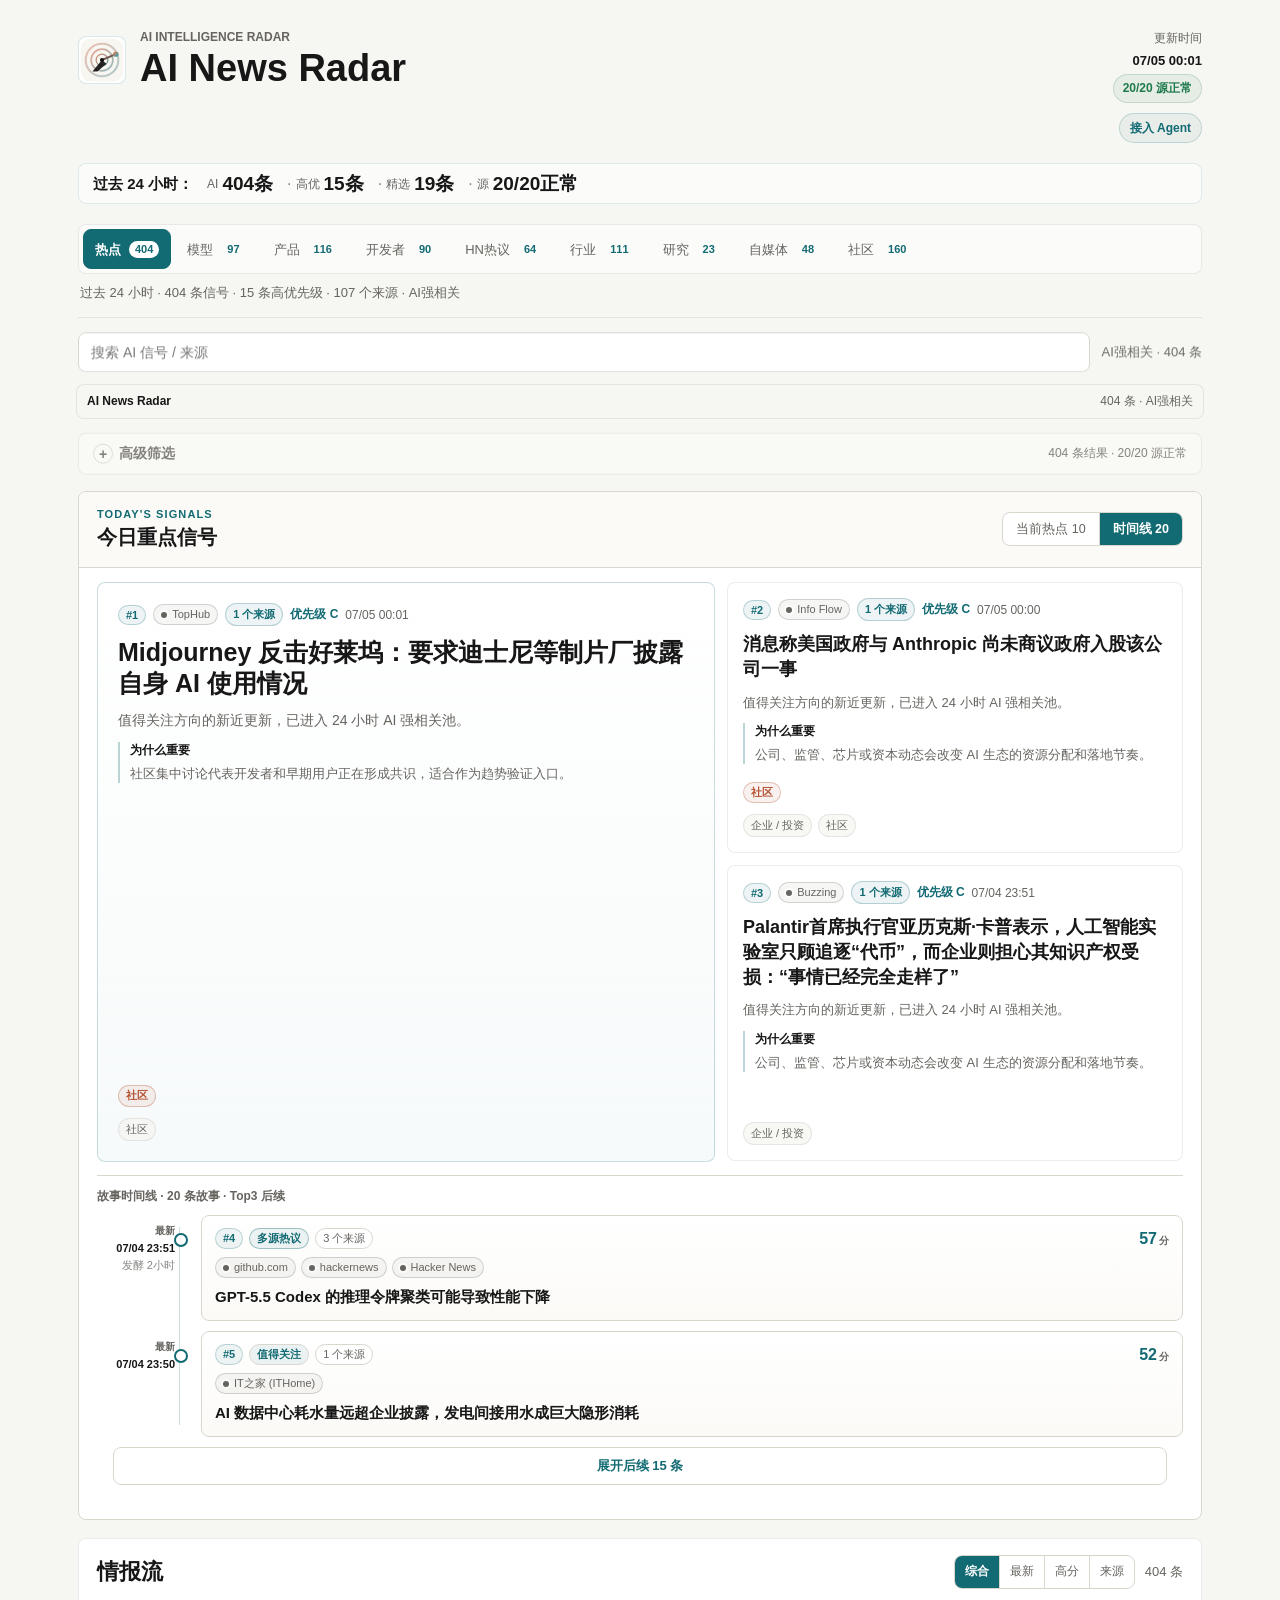
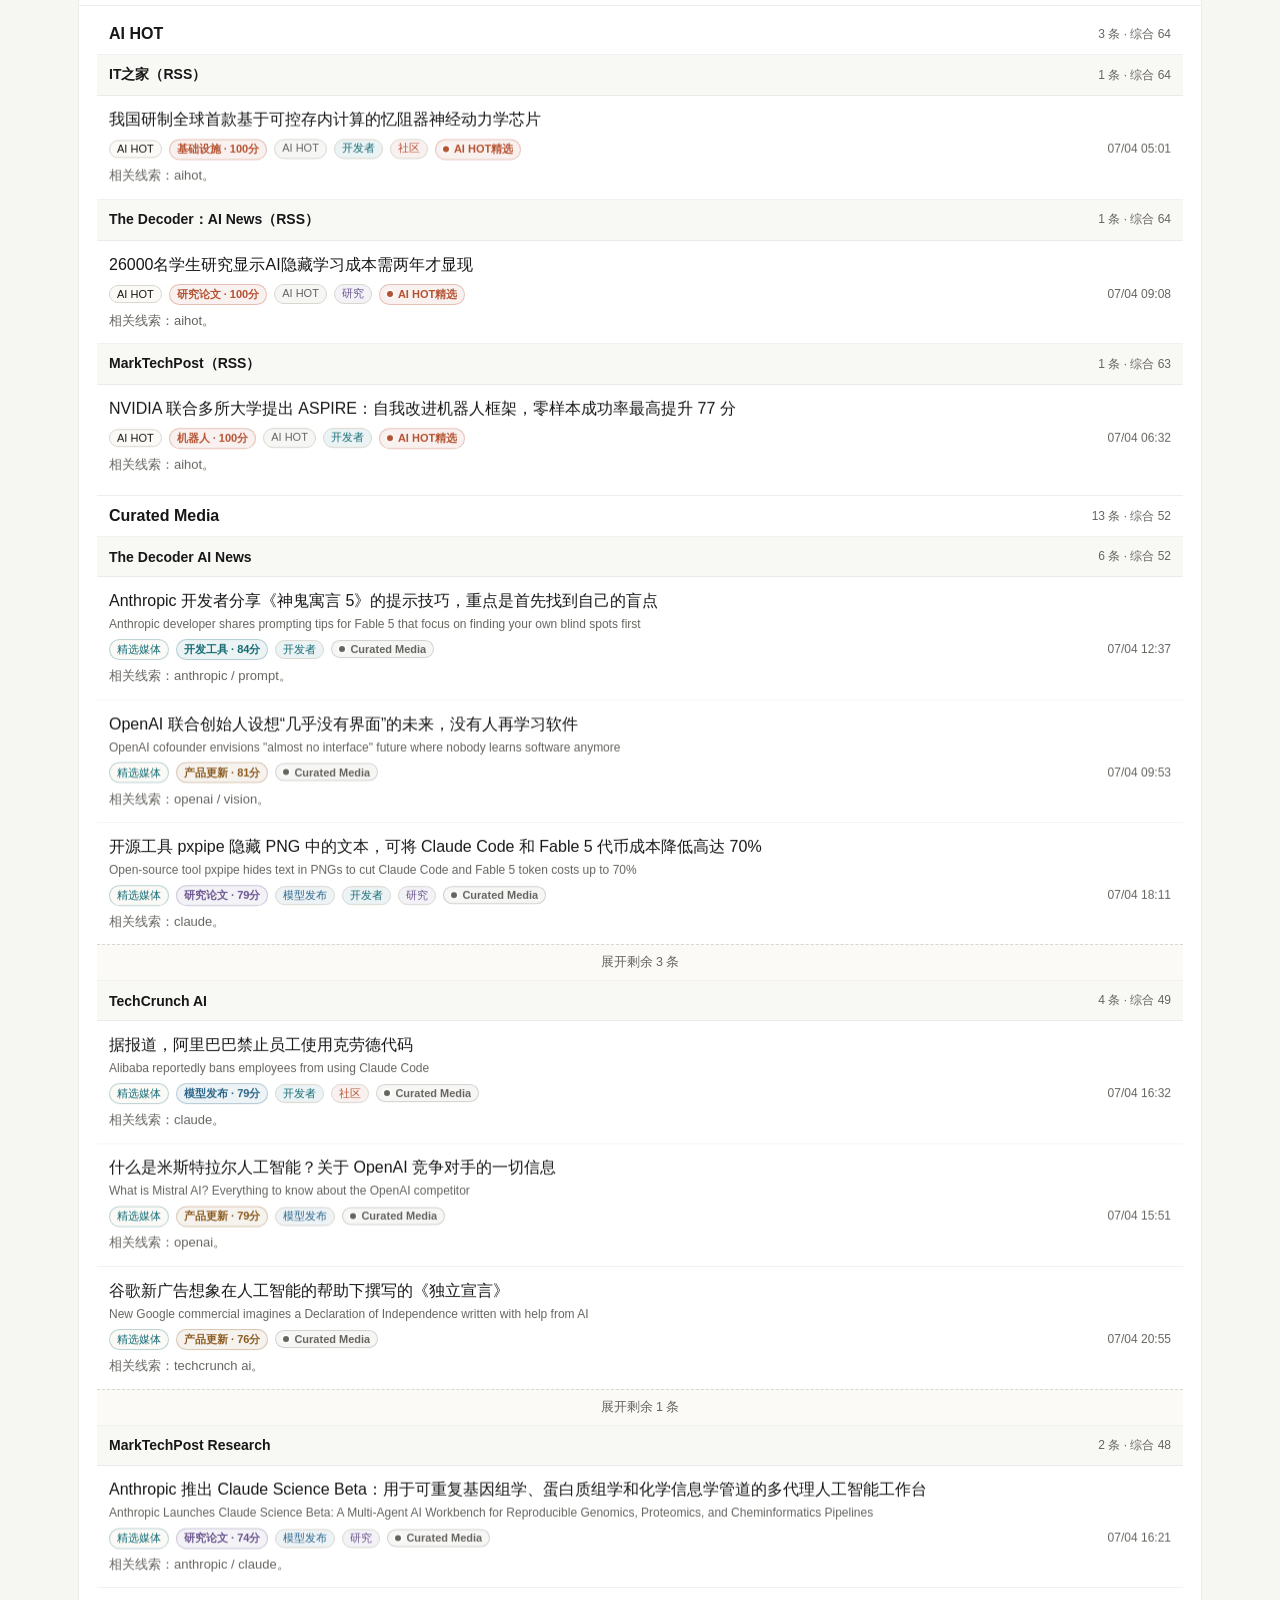
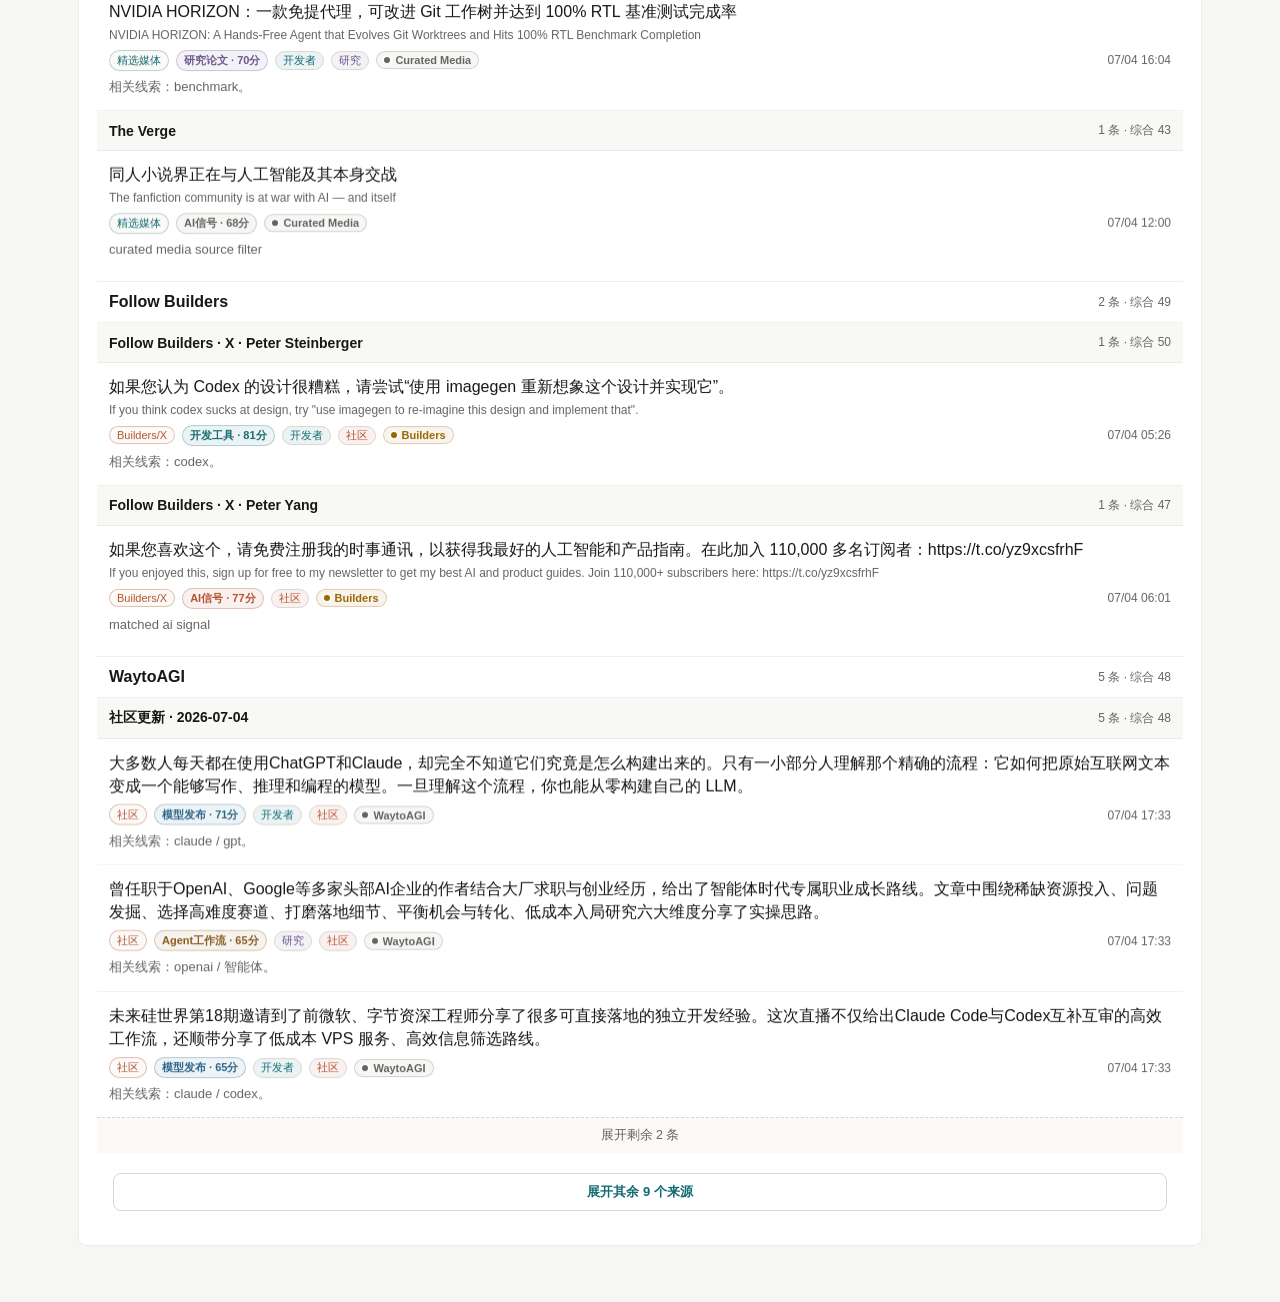
==== commit 38ea263a: "chore: import initial codebase from ai-news-radar fork (depth-1 shallow, original parent history dis" ====
--- a/index.html
+++ b/index.html
@@ -3,31 +3,31 @@
   <head>
     <meta charset="UTF-8" />
     <meta name="viewport" content="width=device-width, initial-scale=1.0" />
-    <title>Nuclear Intel Radar｜核能信息雷达</title>
+    <title>AI News Radar｜24 小时 AI 更新雷达</title>
     <meta
       name="description"
-      content="自动聚合全球核能/核电行业信息：IAEA、NRC、SMR、核聚变、铀矿燃料、运行事件、政策法规 — 多源交叉验证，零噪音。"
+      content="自动整理过去 24 小时值得看的 AI、模型和开发者工具更新；伯乐Skill（Scout Skill）帮你从一堆信源里选出千里马。"
     />
     <link rel="canonical" href="https://learnprompt.github.io/ai-news-radar/" />
-    <meta property="og:title" content="Nuclear Intel Radar｜核能信息雷达" />
+    <meta property="og:title" content="AI News Radar｜24 小时 AI 更新雷达" />
     <meta
       property="og:description"
-      content="自动聚合全球核能/核电行业信息：IAEA、NRC、SMR、核聚变、铀矿燃料、运行事件、政策法规。"
+      content="自动整理过去 24 小时值得看的 AI、模型和开发者工具更新；伯乐Skill（Scout Skill）帮你从一堆信源里选出千里马。"
     />
     <meta property="og:type" content="website" />
     <meta property="og:url" content="https://learnprompt.github.io/ai-news-radar/" />
-    <meta property="og:site_name" content="Nuclear Intel Radar" />
-    <meta name="application-name" content="Nuclear Intel Radar" />
-    <meta name="theme-color" content="#0D1B2A" />
+    <meta property="og:site_name" content="AI News Radar" />
+    <meta name="application-name" content="AI News Radar" />
+    <meta name="theme-color" content="#f6f6f2" />
     <meta name="mobile-web-app-capable" content="yes" />
-    <meta name="apple-mobile-web-app-title" content="核能信息雷达" />
+    <meta name="apple-mobile-web-app-title" content="AI News Radar" />
     <meta name="apple-mobile-web-app-capable" content="yes" />
     <meta name="apple-mobile-web-app-status-bar-style" content="default" />
     <meta name="twitter:card" content="summary" />
-    <meta name="twitter:title" content="Nuclear Intel Radar｜核能信息雷达" />
+    <meta name="twitter:title" content="AI News Radar｜24 小时 AI 更新雷达" />
     <meta
       name="twitter:description"
-      content="自动聚合全球核能/核电行业信息：多源交叉验证，零噪音。"
+      content="自动整理过去 24 小时值得看的 AI、模型和开发者工具更新；伯乐Skill（Scout Skill）帮你从一堆信源里选出千里马。"
     />
     <link rel="icon" href="./assets/logo.svg" type="image/svg+xml" />
     <link rel="icon" href="./assets/icons/favicon-32.png" sizes="32x32" type="image/png" />
@@ -42,8 +42,8 @@
           <div class="hero-headline">
             <img class="hero-logo" src="./assets/logo.svg" alt="AI News Radar Logo" />
             <div>
-              <p class="hero-tag">NUCLEAR INTEL RADAR</p>
-              <h1>核能信息雷达</h1>
+              <p class="hero-tag">AI INTELLIGENCE RADAR</p>
+              <h1>AI News Radar</h1>
             </div>
           </div>
         </div>
--- a/assets/styles.css
+++ b/assets/styles.css
@@ -1,20 +1,20 @@
 :root {
-  --bg: #f0f4f8;
-  --bg-alt: #e2e8f0;
+  --bg: #f6f6f2;
+  --bg-alt: #eeecea;
   --surface: #ffffff;
-  --surface-soft: #f7fafc;
-  --surface-alt: #edf2f7;
-  --ink: #1a202c;
-  --ink-soft: #2d3748;
-  --muted: #4a5568;
-  --muted-soft: #718096;
-  --line: #cbd5e0;
-  --line-soft: rgba(26, 32, 44, 0.08);
-  --accent: #0D47A1;
-  --accent-warm: #00BCD4;
-  --good: #1B5E20;
-  --warn: #E65100;
-  --bad: #B71C1C;
+  --surface-soft: #fbfaf7;
+  --surface-alt: #f4f2ef;
+  --ink: #171717;
+  --ink-soft: #3f3d39;
+  --muted: #66645f;
+  --muted-soft: #8b8780;
+  --line: #d9d6ce;
+  --line-soft: rgba(23, 23, 23, 0.08);
+  --accent: #126a73;
+  --accent-warm: #b55231;
+  --good: #1f7a4d;
+  --warn: #9a6700;
+  --bad: #b42318;
   --radius: 8px;
 }
 
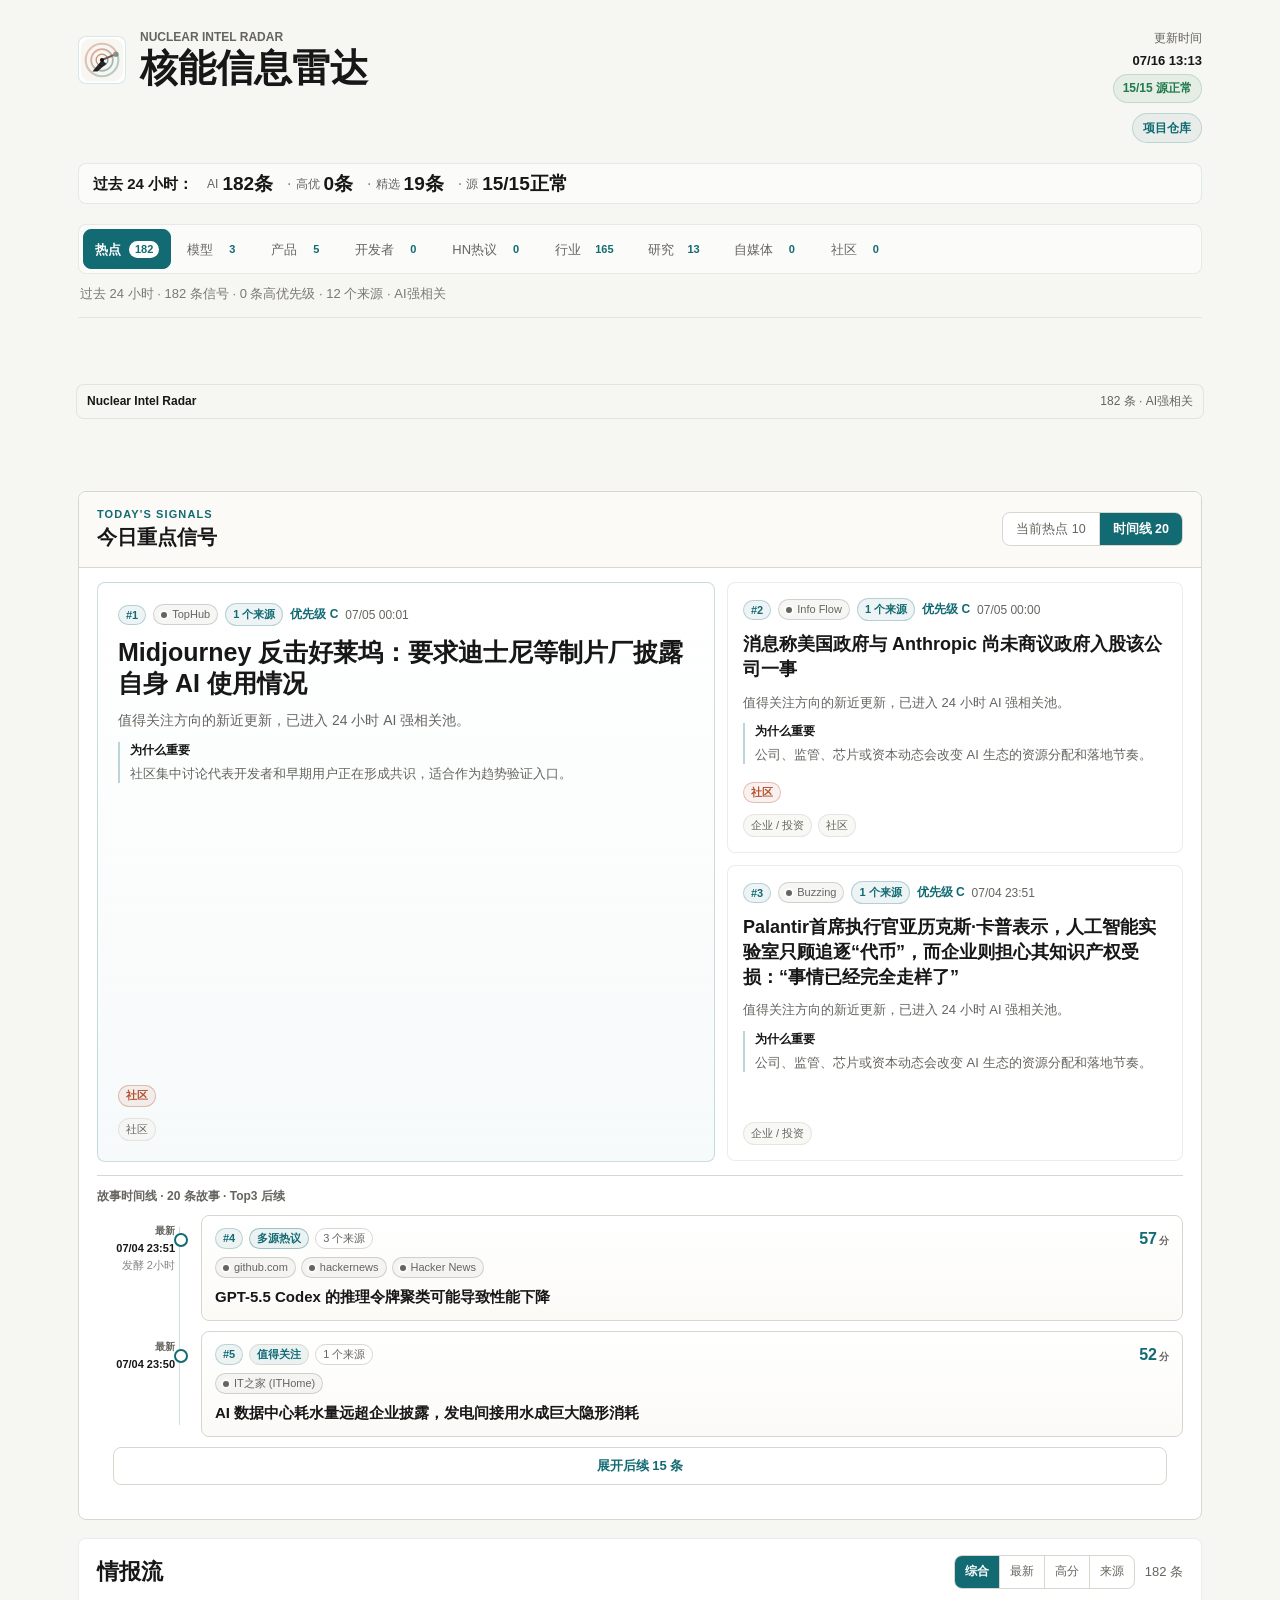
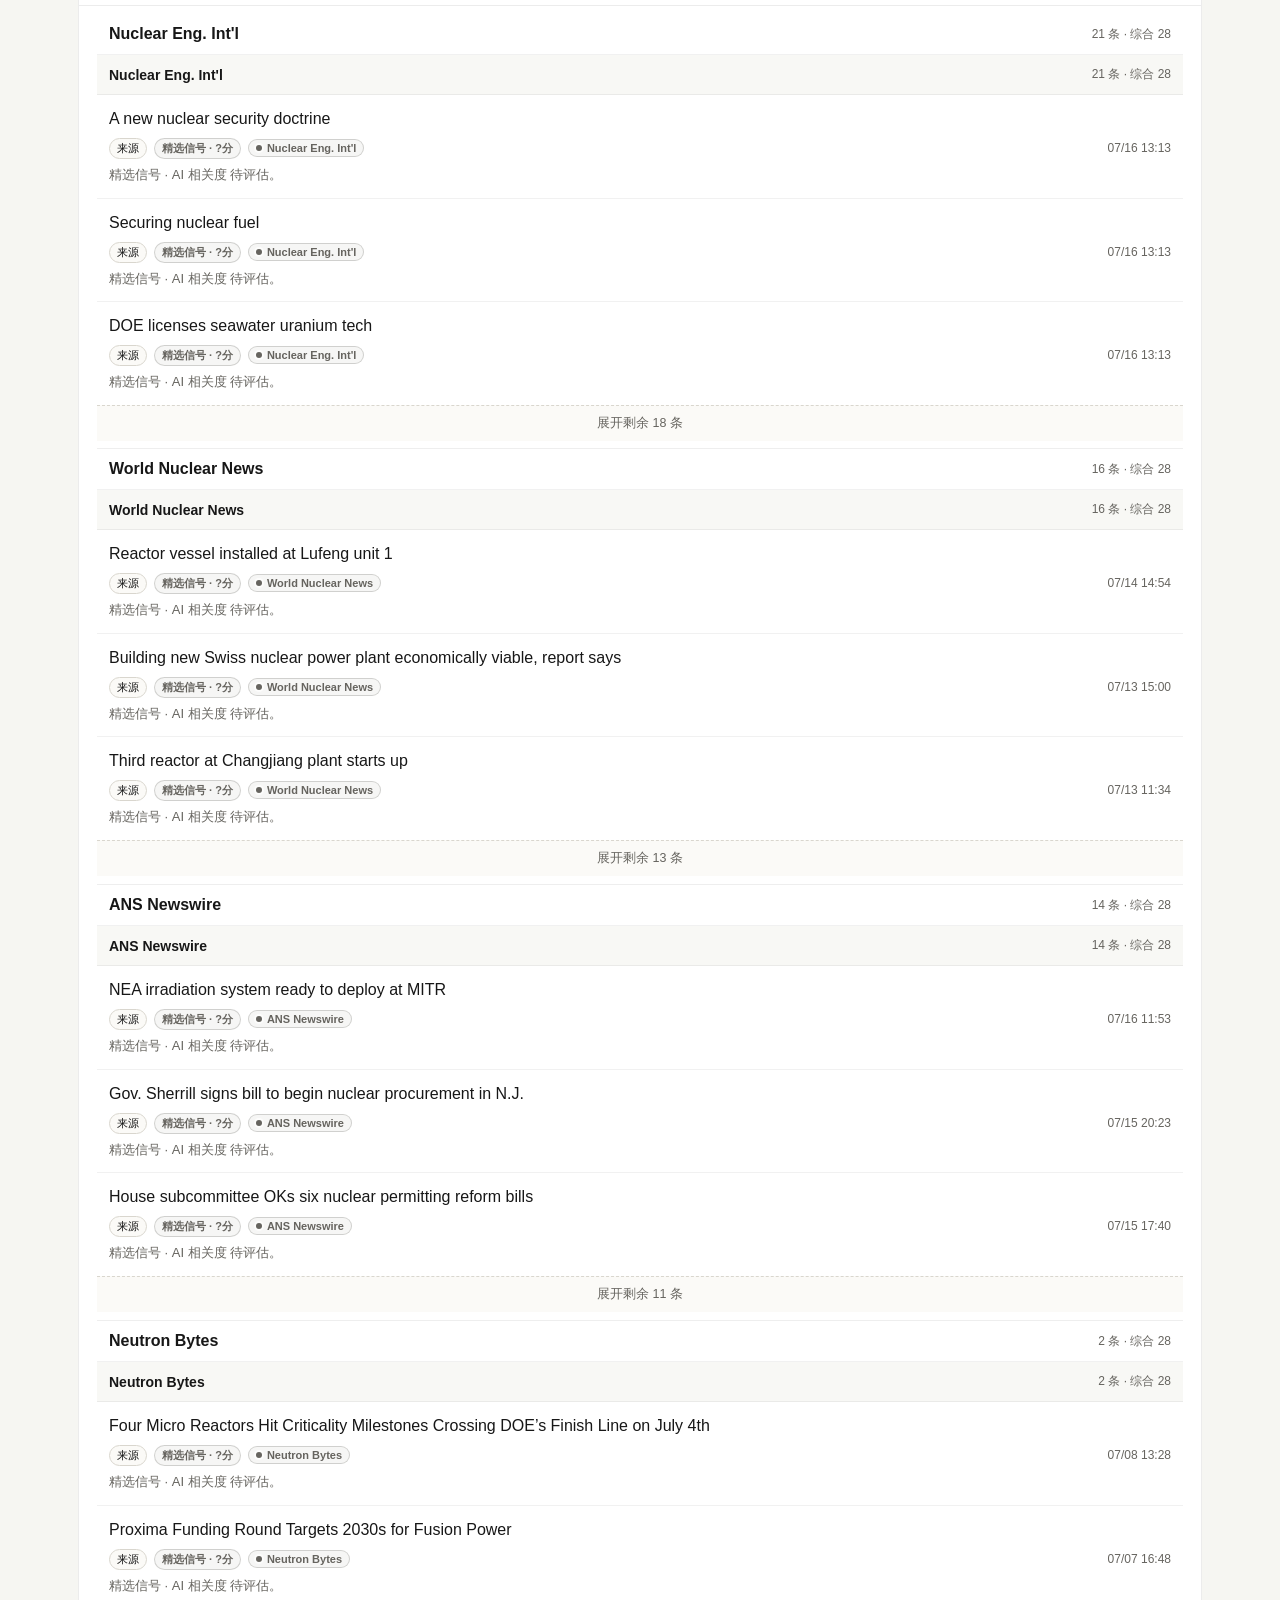
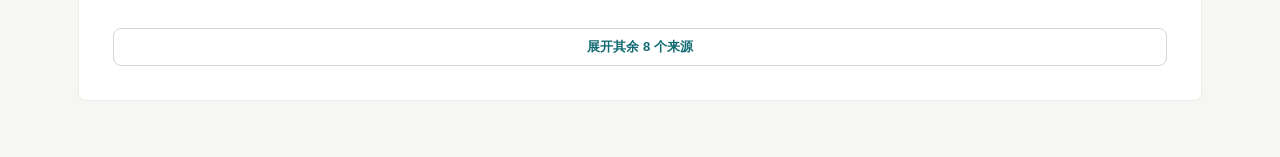
==== commit f32a1415: "fix(ui): remove AI-news-radar residue from index.html The fork-to-nuclear rebrand missed several UI " ====
--- a/index.html
+++ b/index.html
@@ -3,31 +3,31 @@
   <head>
     <meta charset="UTF-8" />
     <meta name="viewport" content="width=device-width, initial-scale=1.0" />
-    <title>AI News Radar｜24 小时 AI 更新雷达</title>
+    <title>Nuclear Intel Radar｜核能信息雷达</title>
     <meta
       name="description"
-      content="自动整理过去 24 小时值得看的 AI、模型和开发者工具更新；伯乐Skill（Scout Skill）帮你从一堆信源里选出千里马。"
+      content="自动聚合全球核能/核电行业信息：IAEA、NRC、SMR、核聚变、铀矿燃料、运行事件、政策法规 — 多源交叉验证，零噪音。"
     />
-    <link rel="canonical" href="https://learnprompt.github.io/ai-news-radar/" />
-    <meta property="og:title" content="AI News Radar｜24 小时 AI 更新雷达" />
+    <link rel="canonical" href="https://myfelix-hub.github.io/nuclear-intel-radar/" />
+    <meta property="og:title" content="Nuclear Intel Radar｜核能信息雷达" />
     <meta
       property="og:description"
-      content="自动整理过去 24 小时值得看的 AI、模型和开发者工具更新；伯乐Skill（Scout Skill）帮你从一堆信源里选出千里马。"
+      content="自动聚合全球核能/核电行业信息：IAEA、NRC、SMR、核聚变、铀矿燃料、运行事件、政策法规。"
     />
     <meta property="og:type" content="website" />
-    <meta property="og:url" content="https://learnprompt.github.io/ai-news-radar/" />
-    <meta property="og:site_name" content="AI News Radar" />
-    <meta name="application-name" content="AI News Radar" />
-    <meta name="theme-color" content="#f6f6f2" />
+    <meta property="og:url" content="https://myfelix-hub.github.io/nuclear-intel-radar/" />
+    <meta property="og:site_name" content="Nuclear Intel Radar" />
+    <meta name="application-name" content="Nuclear Intel Radar" />
+    <meta name="theme-color" content="#0D1B2A" />
     <meta name="mobile-web-app-capable" content="yes" />
-    <meta name="apple-mobile-web-app-title" content="AI News Radar" />
+    <meta name="apple-mobile-web-app-title" content="核能信息雷达" />
     <meta name="apple-mobile-web-app-capable" content="yes" />
     <meta name="apple-mobile-web-app-status-bar-style" content="default" />
     <meta name="twitter:card" content="summary" />
-    <meta name="twitter:title" content="AI News Radar｜24 小时 AI 更新雷达" />
+    <meta name="twitter:title" content="Nuclear Intel Radar｜核能信息雷达" />
     <meta
       name="twitter:description"
-      content="自动整理过去 24 小时值得看的 AI、模型和开发者工具更新；伯乐Skill（Scout Skill）帮你从一堆信源里选出千里马。"
+      content="自动聚合全球核能/核电行业信息：多源交叉验证，零噪音。"
     />
     <link rel="icon" href="./assets/logo.svg" type="image/svg+xml" />
     <link rel="icon" href="./assets/icons/favicon-32.png" sizes="32x32" type="image/png" />
@@ -40,10 +40,10 @@
       <header class="hero">
         <div class="hero-main">
           <div class="hero-headline">
-            <img class="hero-logo" src="./assets/logo.svg" alt="AI News Radar Logo" />
+            <img class="hero-logo" src="./assets/logo.svg" alt="Nuclear Intel Radar Logo" />
             <div>
-              <p class="hero-tag">AI INTELLIGENCE RADAR</p>
-              <h1>AI News Radar</h1>
+              <p class="hero-tag">NUCLEAR INTEL RADAR</p>
+              <h1>核能信息雷达</h1>
             </div>
           </div>
         </div>
@@ -54,28 +54,28 @@
           <div class="hero-links" aria-label="项目入口">
             <a
               class="hero-link"
-              href="https://github.com/LearnPrompt/ai-news-radar"
+              href="https://github.com/Myfelix-hub/nuclear-intel-radar"
               target="_blank"
               rel="noopener noreferrer"
-            >接入 Agent</a>
+            >项目仓库</a>
           </div>
         </div>
 
         <section class="stats" id="stats"></section>
 
         <section class="section-nav-wrap" aria-label="内容栏目">
-          <div class="section-tabs" id="sectionTabs" role="tablist" aria-label="AI 新闻栏目"></div>
+          <div class="section-tabs" id="sectionTabs" role="tablist" aria-label="核能信息栏目"></div>
           <div class="section-summary" id="sectionSummary">正在整理栏目...</div>
         </section>
       </header>
 
       <section class="primary-controls">
-        <input id="searchInput" type="search" placeholder="搜索 AI 信号 / 来源" />
-        <div class="mode-hint" id="modeHint">AI强相关</div>
+        <input id="searchInput" type="search" placeholder="搜索核能信号 / 来源" />
+        <div class="mode-hint" id="modeHint">核能强相关</div>
       </section>
 
       <div class="sticky-summary-bar" aria-label="当前视图摘要">
-        <strong>AI News Radar</strong>
+        <strong>Nuclear Intel Radar</strong>
         <span id="stickySummaryText">正在整理 24 小时信号...</span>
       </div>
 
@@ -98,7 +98,7 @@
                 <option value="">全部来源</option>
                 <option value="official">官方 / 一手</option>
                 <option value="media">精选媒体 / 日报</option>
-                <option value="community">社区 / HN / Builders</option>
+                <option value="community">社区 / HN / Reddit</option>
                 <option value="rss">RSS / OPML</option>
                 <option value="aggregate">聚合源</option>
                 <option value="creator">自媒体</option>
@@ -125,9 +125,9 @@
               </select>
             </label>
             <div class="field">
-              <span>AI 相关度</span>
+              <span>核能相关度</span>
               <div class="mode-switch">
-                <button id="modeAiBtn" class="mode-btn active" type="button">AI强相关</button>
+                <button id="modeAiBtn" class="mode-btn active" type="button">核能强相关</button>
                 <button id="modeAllBtn" class="mode-btn" type="button">全量</button>
               </div>
             </div>
@@ -165,9 +165,9 @@
         <div id="bolePicksList" class="bole-board"></div>
       </section>
 
-      <section class="waytoagi-wrap">
+      <section class="waytoagi-wrap" hidden aria-label="社区动态">
         <div class="waytoagi-head">
-          <h2>社区更新 · WaytoAGI</h2>
+          <h2>社区动态 · HN / Reddit r/nuclear</h2>
           <div class="waytoagi-tools">
             <div class="waytoagi-switch">
               <button id="waytoagiTodayBtn" class="waytoagi-btn active" type="button">最近更新日</button>
@@ -182,10 +182,10 @@
 
       <section class="list-wrap">
         <div class="list-head">
-          <h2 id="listTitle">全量 AI 情报源</h2>
+          <h2 id="listTitle">全量核能情报源</h2>
           <div class="list-head-tools">
             <div class="list-sort-tools" id="listSortTools" role="group" aria-label="全量列表排序">
-              <button class="list-sort-btn active" type="button" data-sort="priority" title="综合来源权重、AI相关度、新鲜度与信号强度">综合</button>
+              <button class="list-sort-btn active" type="button" data-sort="priority" title="综合来源权重、核能相关度、新鲜度与信号强度">综合</button>
               <button class="list-sort-btn" type="button" data-sort="latest" title="按发布时间或发现时间倒序">最新</button>
               <button class="list-sort-btn" type="button" data-sort="ai" title="按高相关度信号倒序">高分</button>
               <button class="list-sort-btn" type="button" data-sort="source" title="按来源聚合度整理">来源</button>
@@ -215,4 +215,4 @@
     <script src="./assets/motion.js?v=ui-adjustment-0620a" defer></script>
     <script src="./assets/app.js?v=ui-polish-0626a" defer></script>
   </body>
-</html>
+</html>
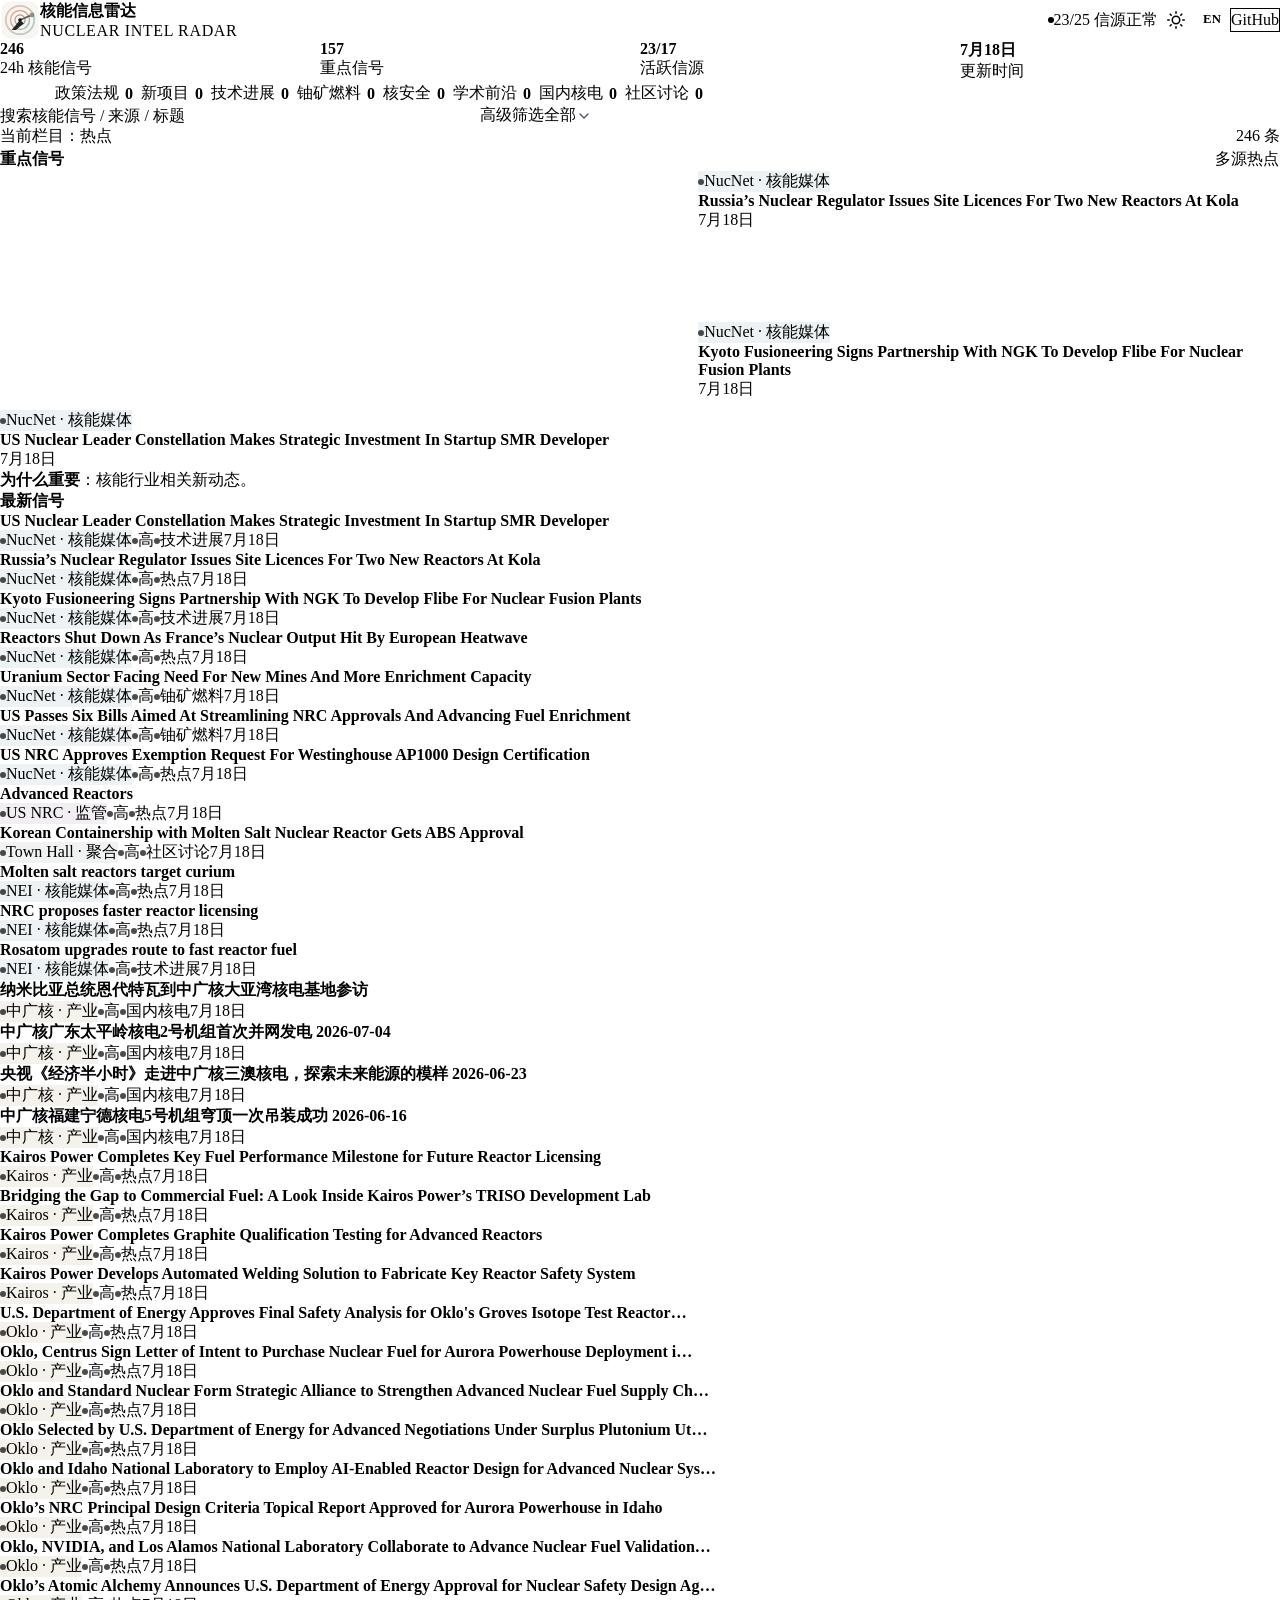
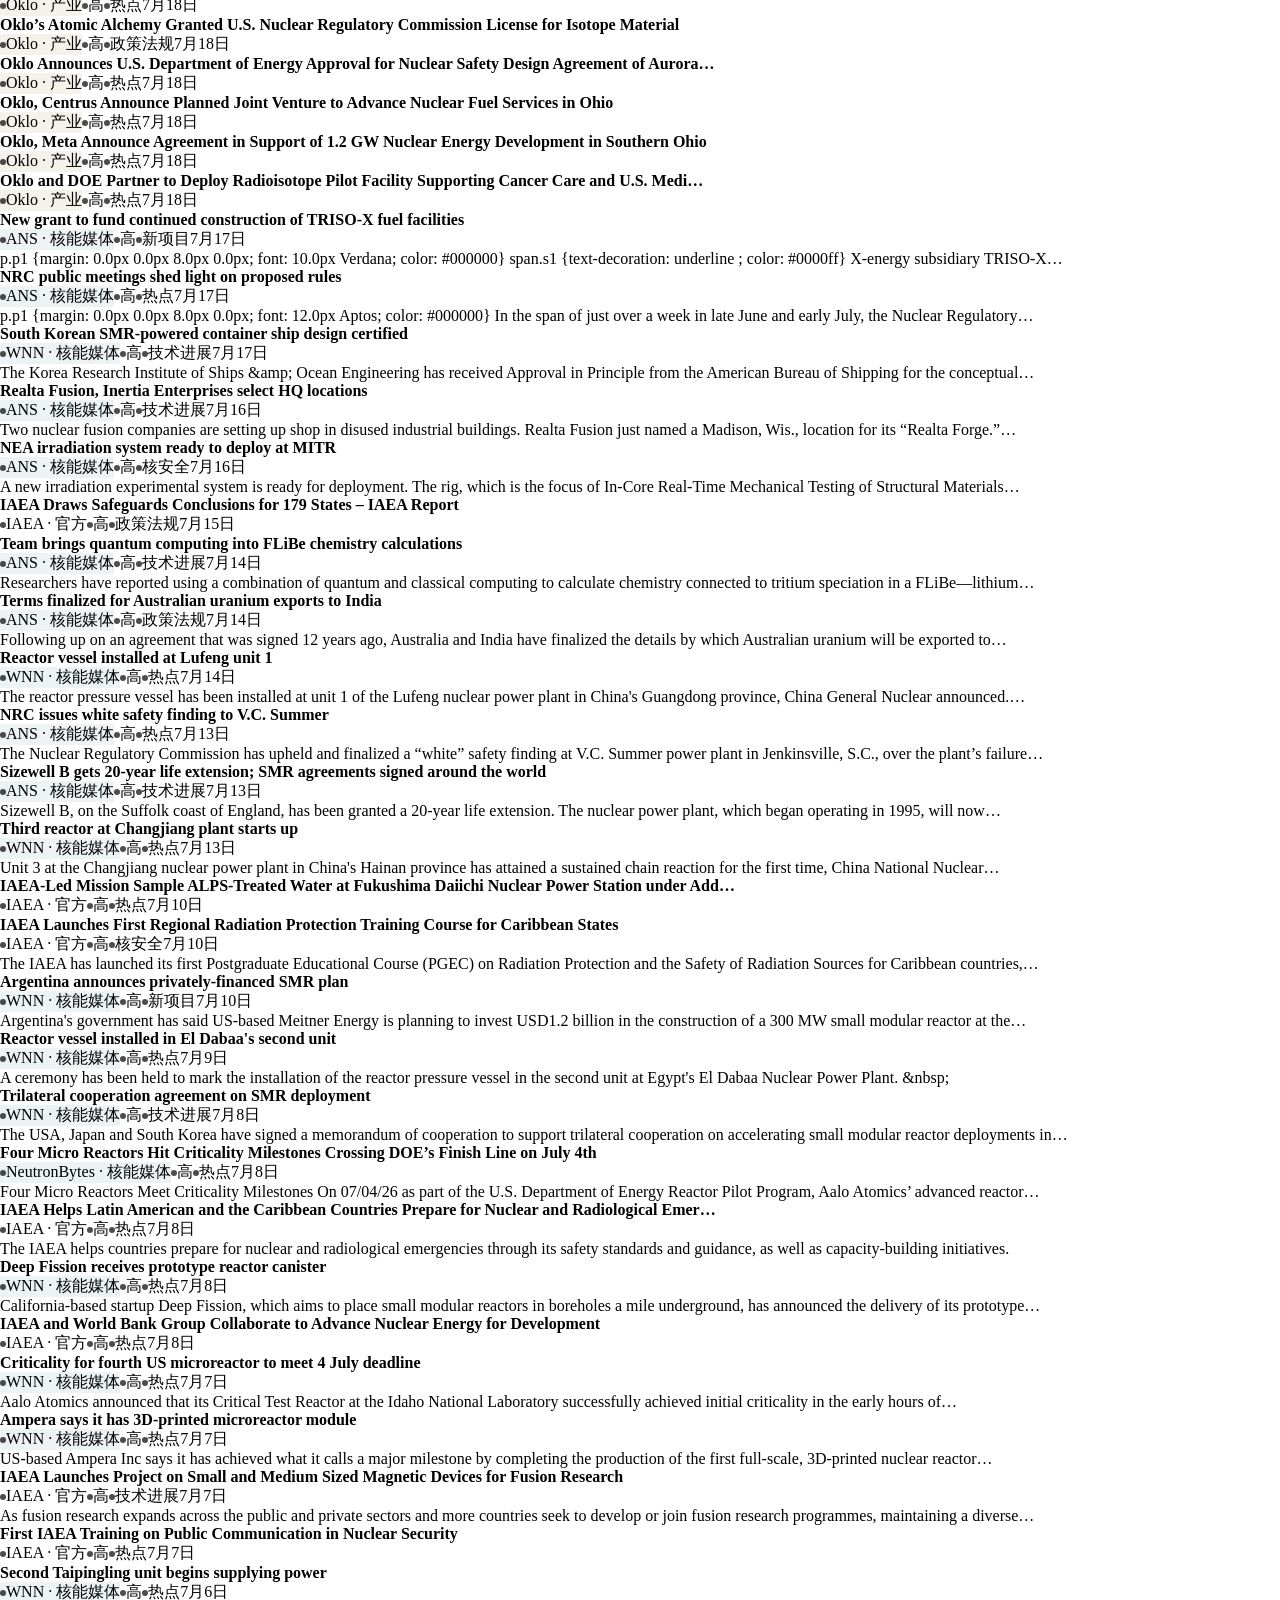
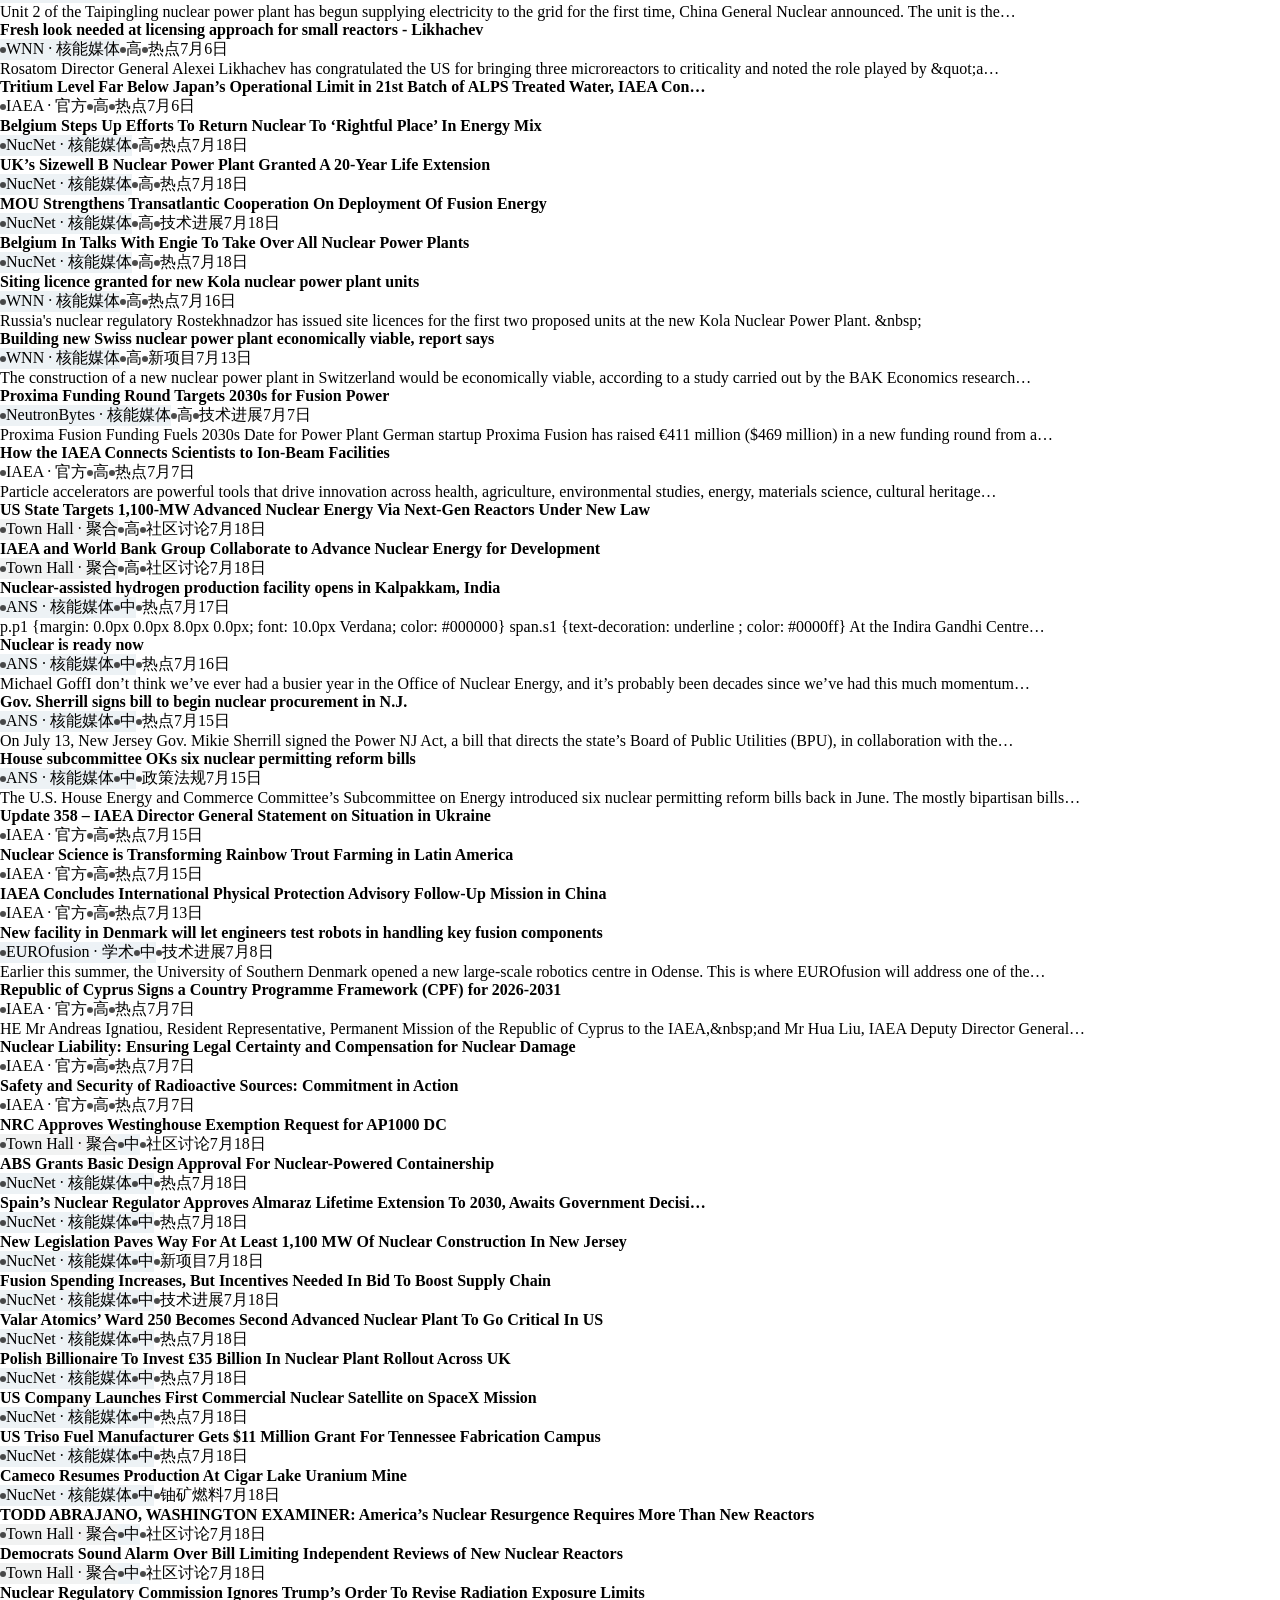
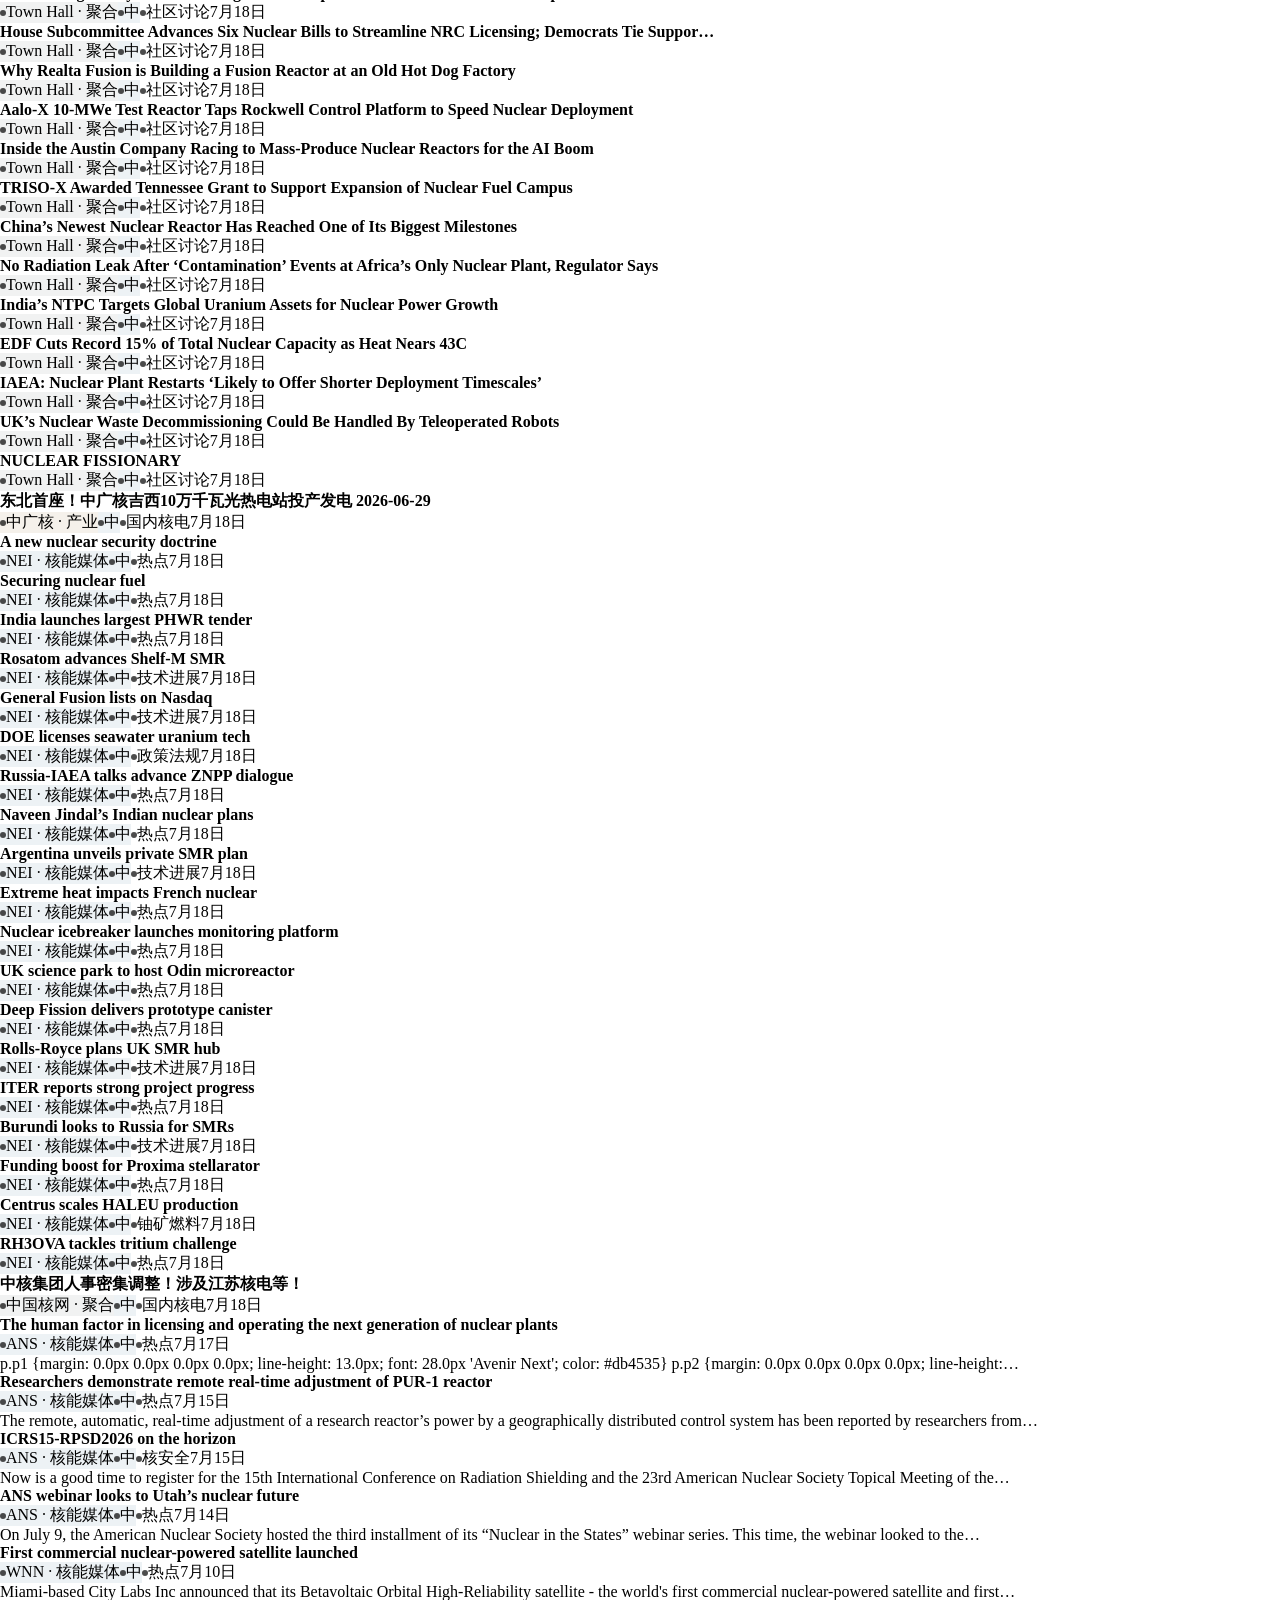
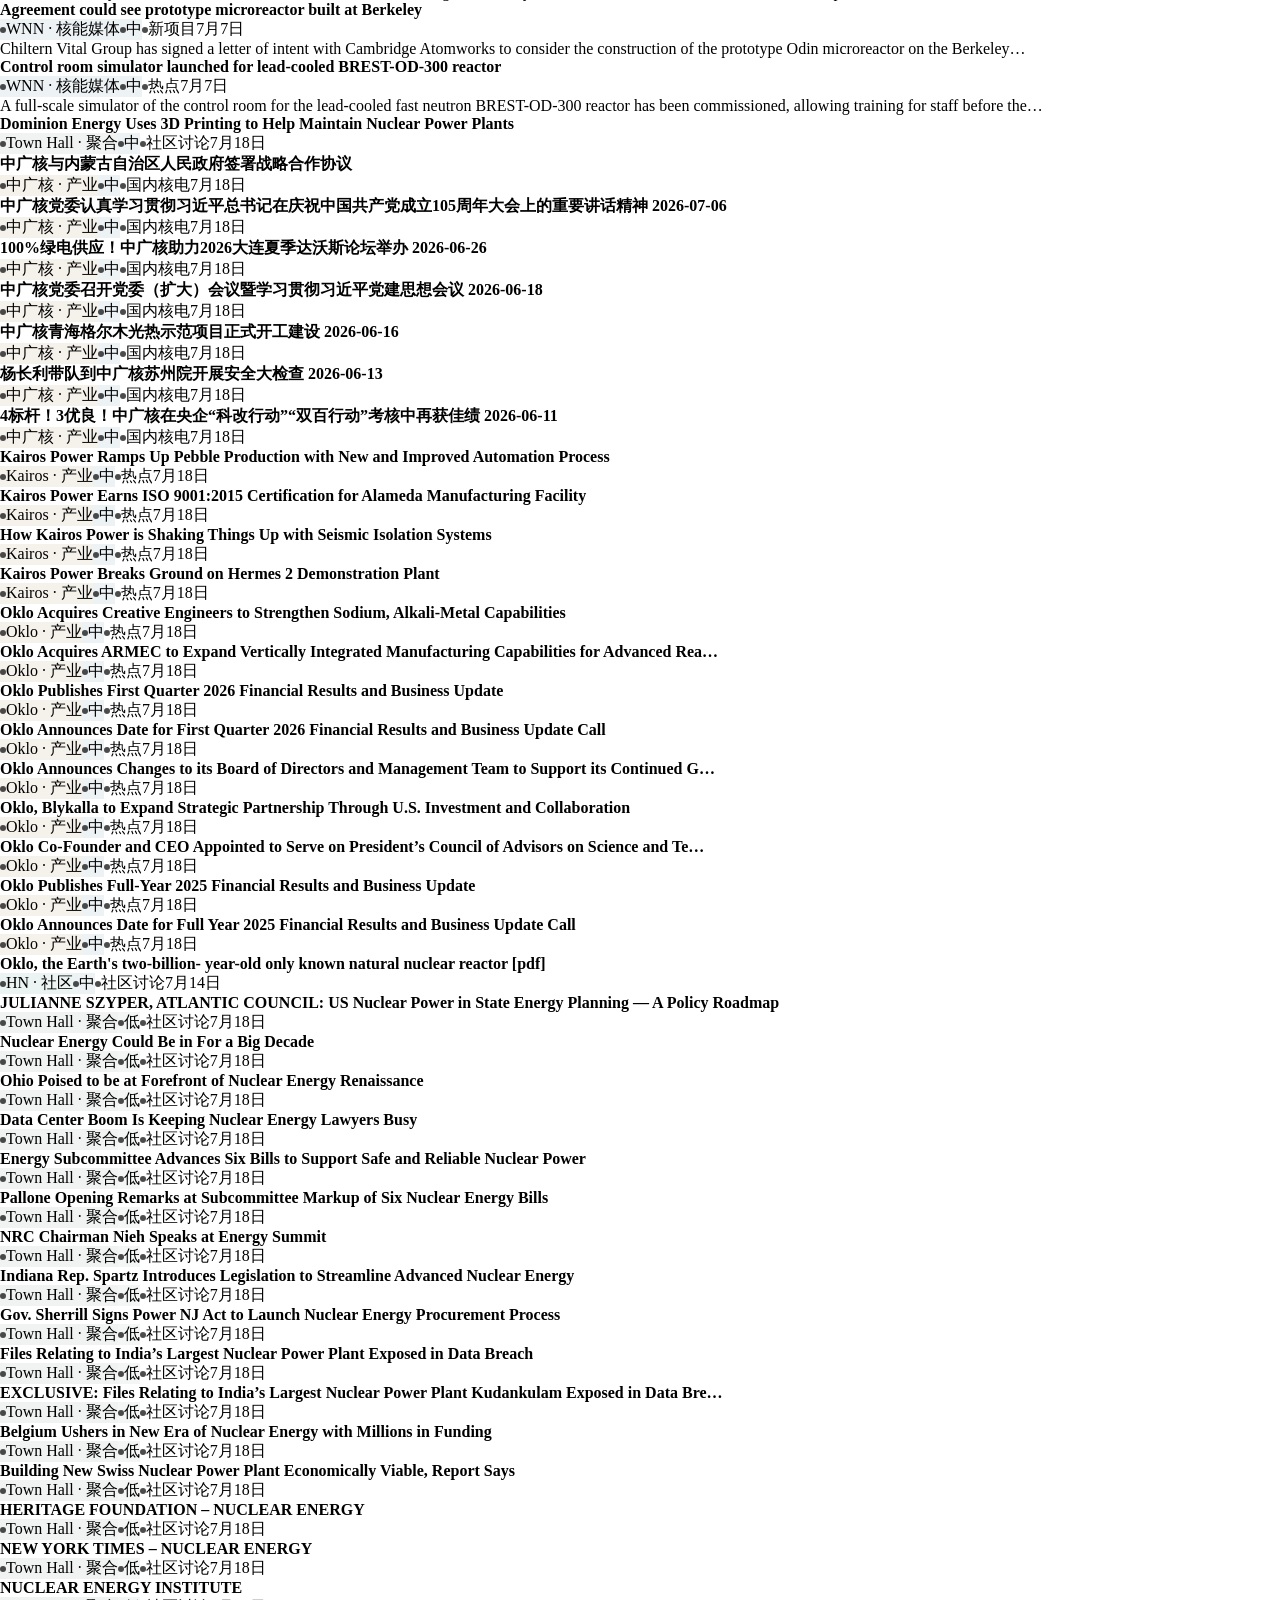
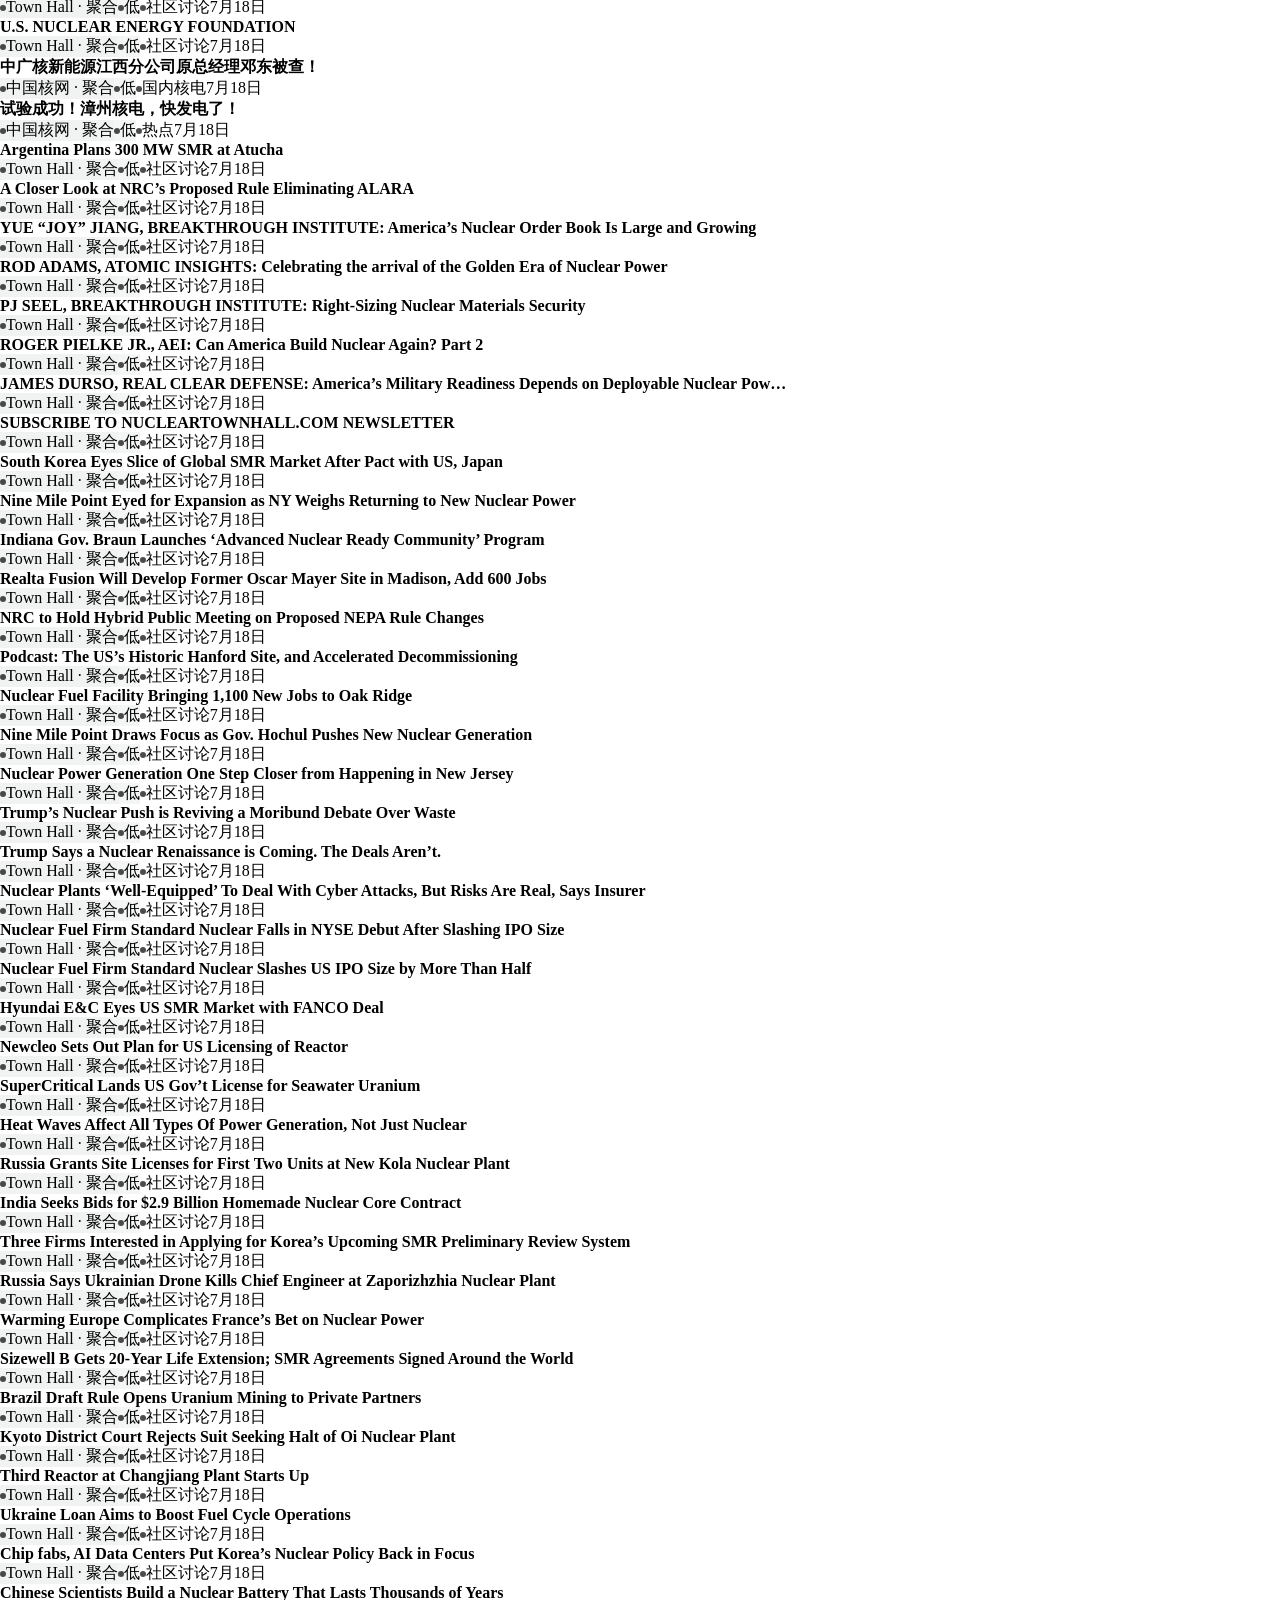
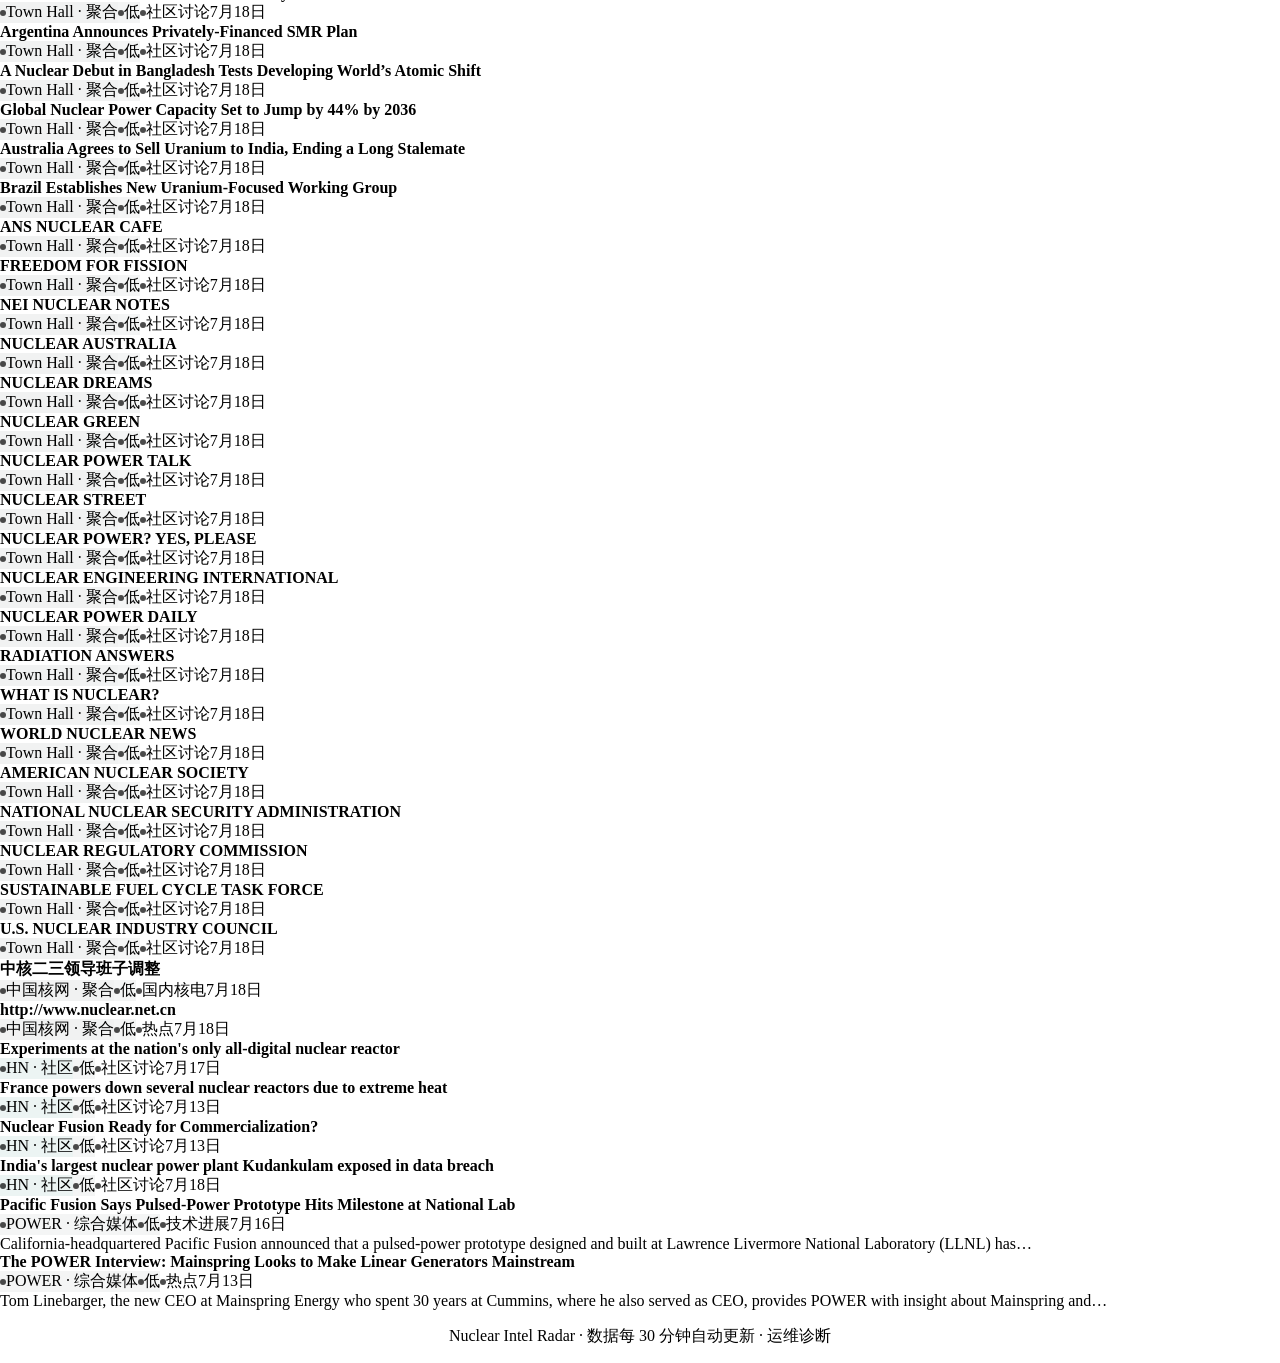
==== commit a3968ff6: "i18n: Chinese/English toggle + front-end refactor + Jina URL parser fix - Add NIRI18n module and wir" ====
--- a/index.html
+++ b/index.html
@@ -18,7 +18,7 @@
     <meta property="og:url" content="https://myfelix-hub.github.io/nuclear-intel-radar/" />
     <meta property="og:site_name" content="Nuclear Intel Radar" />
     <meta name="application-name" content="Nuclear Intel Radar" />
-    <meta name="theme-color" content="#0D1B2A" />
+    <meta name="theme-color" content="#0F3A5C" />
     <meta name="mobile-web-app-capable" content="yes" />
     <meta name="apple-mobile-web-app-title" content="核能信息雷达" />
     <meta name="apple-mobile-web-app-capable" content="yes" />
@@ -33,186 +33,201 @@
     <link rel="icon" href="./assets/icons/favicon-32.png" sizes="32x32" type="image/png" />
     <link rel="apple-touch-icon" href="./assets/icons/apple-touch-icon.png" sizes="180x180" />
     <link rel="manifest" href="./site.webmanifest" />
-    <link rel="stylesheet" href="./assets/styles.css?v=ui-polish-0626a" />
+    <link rel="stylesheet" href="./assets/css/tokens.css" />
+    <link rel="stylesheet" href="./assets/css/components.css" />
+    <link rel="stylesheet" href="./assets/css/sections.css" />
+    <link rel="stylesheet" href="./assets/css/dark.css" />
   </head>
   <body>
-    <main class="shell">
-      <header class="hero">
-        <div class="hero-main">
-          <div class="hero-headline">
-            <img class="hero-logo" src="./assets/logo.svg" alt="Nuclear Intel Radar Logo" />
-            <div>
-              <p class="hero-tag">NUCLEAR INTEL RADAR</p>
-              <h1>核能信息雷达</h1>
+    <div class="nir-shell">
+      <!-- Masthead -->
+      <header class="nir-masthead">
+        <div class="nir-masthead__brand">
+          <img class="nir-masthead__logo" src="./assets/logo.svg" alt="Nuclear Intel Radar Logo" />
+          <div>
+            <div class="nir-masthead__title" data-i18n="brandTitle">核能信息雷达</div>
+            <div class="nir-masthead__subtitle" data-i18n="brandSubtitle">Nuclear Intel Radar</div>
+          </div>
+        </div>
+        <div class="nir-masthead__actions">
+          <span id="sourceHealthPill" class="nir-health-pill" aria-live="polite" data-i18n="sourceStatusLoading">源状态加载中</span>
+          <button
+            id="themeToggle"
+            class="nir-btn nir-btn-icon"
+            type="button"
+            data-i18n="toggleTheme"
+            data-i18n-attr="aria-label"
+            title="切换深色模式"
+          >
+            <svg width="18" height="18" viewBox="0 0 24 24" fill="none" stroke="currentColor" stroke-width="2" stroke-linecap="round" stroke-linejoin="round" aria-hidden="true">
+              <circle cx="12" cy="12" r="5" />
+              <path d="M12 1v2M12 21v2M4.22 4.22l1.42 1.42M18.36 18.36l1.42 1.42M1 12h2M21 12h2M4.22 19.78l1.42-1.42M18.36 5.64l1.42-1.42" />
+            </svg>
+          </button>
+          <button
+            id="langToggle"
+            class="nir-btn nir-btn-icon"
+            type="button"
+            data-i18n="toggleLanguage"
+            data-i18n-attr="aria-label"
+            title="Switch to English"
+            style="font-weight: 600; font-size: 0.8rem;"
+          >
+            EN
+          </button>
+          <a
+            class="nir-btn nir-btn-ghost"
+            href="https://github.com/Myfelix-hub/nuclear-intel-radar"
+            target="_blank"
+            rel="noopener noreferrer"
+            data-i18n="github"
+          >
+            GitHub
+          </a>
+        </div>
+      </header>
+
+      <!-- Stats -->
+      <section class="nir-stats" id="statsStrip" aria-label="数据概览">
+        <div class="nir-stat">
+          <div class="nir-stat__value" id="statTotal">—</div>
+          <div class="nir-stat__label" data-i18n="statSignals">24h 核能信号</div>
+        </div>
+        <div class="nir-stat">
+          <div class="nir-stat__value" id="statHighPriority">—</div>
+          <div class="nir-stat__label" data-i18n="statHighPriority">重点信号</div>
+        </div>
+        <div class="nir-stat">
+          <div class="nir-stat__value" id="statSources">—</div>
+          <div class="nir-stat__label" data-i18n="statSources">活跃信源</div>
+        </div>
+        <div class="nir-stat">
+          <div class="nir-stat__value" id="statUpdated">—</div>
+          <div class="nir-stat__label" data-i18n="statUpdated">更新时间</div>
+        </div>
+      </section>
+
+      <!-- Section tabs -->
+      <nav class="nir-tabs" id="sectionTabs" role="tablist" aria-label="核能信息栏目"></nav>
+
+      <!-- Controls -->
+      <section class="nir-controls" aria-label="搜索与筛选">
+        <div class="nir-controls__search">
+          <input
+            id="searchInput"
+            class="nir-input"
+            type="search"
+            data-i18n="searchPlaceholder"
+            data-i18n-attr="placeholder"
+            placeholder="搜索核能信号 / 来源 / 标题"
+            autocomplete="off"
+          />
+        </div>
+        <details class="nir-disclosure" id="advancedFilters">
+          <summary>
+            <span data-i18n="advancedFilters">高级筛选</span>
+            <span class="nir-text-muted" id="filterSummary" data-i18n="filterSummaryAll">全部</span>
+          </summary>
+          <div class="nir-disclosure__content">
+            <div class="nir-flex nir-flex-col" style="gap: var(--nir-space-3);">
+              <label class="nir-flex nir-items-center nir-gap-2">
+                <span class="nir-text-soft" data-i18n="sourceType">来源类型</span>
+                <select id="sourceTypeSelect" class="nir-input nir-select">
+                  <option value="" data-i18n="sourceTypeAll">全部来源</option>
+                  <option value="official" data-i18n="sourceTypeOfficial">官方 / 一手</option>
+                  <option value="regulator" data-i18n="sourceTypeRegulator">监管机构</option>
+                  <option value="nuclear_media" data-i18n="sourceTypeMedia">核能媒体</option>
+                  <option value="industry" data-i18n="sourceTypeIndustry">产业 / 运营商</option>
+                  <option value="research" data-i18n="sourceTypeResearch">学术 / 研究</option>
+                  <option value="aggregator" data-i18n="sourceTypeAggregator">聚合 / 社区</option>
+                </select>
+              </label>
+              <label class="nir-flex nir-items-center nir-gap-2">
+                <span class="nir-text-soft" data-i18n="sortBy">排序</span>
+                <select id="sortSelect" class="nir-input nir-select">
+                  <option value="priority" data-i18n="sortPriority">综合优先级</option>
+                  <option value="newest" data-i18n="sortNewest">最新发布</option>
+                  <option value="score" data-i18n="sortScore">相关性分数</option>
+                  <option value="source" data-i18n="sortSource">来源等级</option>
+                </select>
+              </label>
+              <label class="nir-flex nir-items-center nir-gap-2">
+                <input id="dedupeToggle" type="checkbox" checked />
+                <span class="nir-text-soft" data-i18n="dedupe">去重</span>
+              </label>
             </div>
           </div>
-        </div>
-        <div class="hero-meta">
-          <span class="updated-label">更新时间</span>
-          <span class="updated" id="updatedAt">加载中...</span>
-          <span class="source-status-pill" id="sourceStatusPill">源状态加载中</span>
-          <div class="hero-links" aria-label="项目入口">
-            <a
-              class="hero-link"
-              href="https://github.com/Myfelix-hub/nuclear-intel-radar"
-              target="_blank"
-              rel="noopener noreferrer"
-            >项目仓库</a>
-          </div>
-        </div>
-
-        <section class="stats" id="stats"></section>
-
-        <section class="section-nav-wrap" aria-label="内容栏目">
-          <div class="section-tabs" id="sectionTabs" role="tablist" aria-label="核能信息栏目"></div>
-          <div class="section-summary" id="sectionSummary">正在整理栏目...</div>
-        </section>
-      </header>
-
-      <section class="primary-controls">
-        <input id="searchInput" type="search" placeholder="搜索核能信号 / 来源" />
-        <div class="mode-hint" id="modeHint">核能强相关</div>
-      </section>
-
-      <div class="sticky-summary-bar" aria-label="当前视图摘要">
-        <strong>Nuclear Intel Radar</strong>
-        <span id="stickySummaryText">正在整理 24 小时信号...</span>
+        </details>
+      </section>
+
+      <!-- Sticky summary -->
+      <div class="nir-summary-bar" id="stickySummary" aria-live="polite">
+        <span id="summaryText" data-i18n="summaryLoading">正在整理 24 小时信号…</span>
+        <span class="nir-text-muted" id="resultCount"></span>
       </div>
 
-      <details class="advanced-panel">
-        <summary>
-          <span>高级筛选</span>
-          <span class="advanced-summary" id="advancedSummary">加载中...</span>
-        </summary>
-        <div class="advanced-content">
-          <div class="advanced-controls">
-            <label class="field">
-              <span>时间范围</span>
-              <select id="timeRangeSelect" aria-label="时间范围">
-                <option value="24h">过去 24 小时</option>
-              </select>
-            </label>
-            <label class="field">
-              <span>来源类型</span>
-              <select id="sourceTypeSelect">
-                <option value="">全部来源</option>
-                <option value="official">官方 / 一手</option>
-                <option value="media">精选媒体 / 日报</option>
-                <option value="community">社区 / HN / Reddit</option>
-                <option value="rss">RSS / OPML</option>
-                <option value="aggregate">聚合源</option>
-                <option value="creator">自媒体</option>
-                <option value="advanced">进阶源</option>
-              </select>
-            </label>
-            <label class="field">
-              <span>内容类型</span>
-              <select id="sectionSelect"></select>
-            </label>
-            <label class="field">
-              <span>信号等级</span>
-              <select id="signalLevelSelect">
-                <option value="">全部信号</option>
-                <option value="high">高优先级</option>
-                <option value="curated">精选 / 官方</option>
-                <option value="multi">多源验证</option>
-              </select>
-            </label>
-            <label class="field">
-              <span>具体来源</span>
-              <select id="siteSelect">
-                <option value="">全部站点</option>
-              </select>
-            </label>
-            <div class="field">
-              <span>核能相关度</span>
-              <div class="mode-switch">
-                <button id="modeAiBtn" class="mode-btn active" type="button">核能强相关</button>
-                <button id="modeAllBtn" class="mode-btn" type="button">全量</button>
-              </div>
-            </div>
-            <label id="allDedupeWrap" class="all-dedupe" for="allDedupeToggle">
-              <input id="allDedupeToggle" type="checkbox" checked />
-              <span class="all-dedupe-dot"></span>
-              <span id="allDedupeLabel">去重开</span>
-            </label>
-          </div>
-          <div class="source-health" id="sourceHealth">源状态加载中...</div>
-          <details class="source-detail-panel">
-            <summary>查看源状态详情</summary>
-            <div class="source-health-details" id="sourceHealthDetails"></div>
-            <section class="coverage-strip" id="coverageStrip" aria-label="Source coverage status"></section>
-            <section class="source-status-table" id="sourceStatusTable" aria-label="源状态详情"></section>
-            <section class="site-pills" id="sitePills"></section>
-          </details>
-        </div>
-      </details>
-
-      <section class="bole-picks-wrap" aria-label="今日 Top 3" id="bolePicksWrap">
-        <div class="bole-picks-head">
-          <div>
-            <p class="section-eyebrow">TODAY'S SIGNALS</p>
-            <h2 id="topStoriesTitle">今日重点信号</h2>
-          </div>
-          <div class="bole-head-tools">
-            <div class="bole-view-toggle" id="boleViewToggle" hidden>
-              <button id="boleHotBtn" class="mode-btn" type="button">当前热点</button>
-              <button id="boleTimelineBtn" class="mode-btn" type="button">时间线</button>
-            </div>
-            <span id="bolePicksMeta">按评分排序</span>
-          </div>
-        </div>
-        <div id="bolePicksList" class="bole-board"></div>
-      </section>
-
-      <section class="waytoagi-wrap" hidden aria-label="社区动态">
-        <div class="waytoagi-head">
-          <h2>社区动态 · HN / Reddit r/nuclear</h2>
-          <div class="waytoagi-tools">
-            <div class="waytoagi-switch">
-              <button id="waytoagiTodayBtn" class="waytoagi-btn active" type="button">最近更新日</button>
-              <button id="waytoagi7dBtn" class="waytoagi-btn" type="button">近7日</button>
-            </div>
-            <span id="waytoagiUpdatedAt">加载中...</span>
-          </div>
-        </div>
-        <div id="waytoagiMeta" class="waytoagi-meta"></div>
-        <div id="waytoagiList" class="waytoagi-list"></div>
-      </section>
-
-      <section class="list-wrap">
-        <div class="list-head">
-          <h2 id="listTitle">全量核能情报源</h2>
-          <div class="list-head-tools">
-            <div class="list-sort-tools" id="listSortTools" role="group" aria-label="全量列表排序">
-              <button class="list-sort-btn active" type="button" data-sort="priority" title="综合来源权重、核能相关度、新鲜度与信号强度">综合</button>
-              <button class="list-sort-btn" type="button" data-sort="latest" title="按发布时间或发现时间倒序">最新</button>
-              <button class="list-sort-btn" type="button" data-sort="ai" title="按高相关度信号倒序">高分</button>
-              <button class="list-sort-btn" type="button" data-sort="source" title="按来源聚合度整理">来源</button>
-            </div>
-            <span id="resultCount">0 条</span>
-          </div>
-        </div>
-        <div id="newsList" class="news-list"></div>
-      </section>
-
-    </main>
-
-    <template id="itemTpl">
-      <article class="news-card">
-        <a class="title" target="_blank" rel="noopener noreferrer"></a>
-        <div class="meta-row">
-          <span class="site"></span>
-          <span class="category"></span>
-          <span class="source"></span>
-          <time class="time"></time>
-        </div>
-        <p class="news-summary"></p>
-      </article>
-    </template>
-
-    <script src="https://cdn.jsdelivr.net/npm/gsap@3.13.0/dist/gsap.min.js" integrity="sha384-HOvlOYPIs/zjoIkWUGXkVmXsjr8GuZLV+Q+rcPwmJOVZVpvTSXQChiN4t9Euv9Vc" crossorigin="anonymous" defer></script>
-    <script src="./assets/motion.js?v=ui-adjustment-0620a" defer></script>
-    <script src="./assets/app.js?v=ui-polish-0626a" defer></script>
+      <!-- Top Stories -->
+      <section class="nir-top-stories" id="topStories" aria-labelledby="topStoriesTitle">
+        <div class="nir-top-stories__header">
+          <h2 class="nir-top-stories__title" id="topStoriesTitle" data-i18n="topStoriesTitle">重点信号</h2>
+          <div class="nir-list__toolbar">
+            <button class="nir-btn is-active" id="storiesTimelineBtn" type="button" data-i18n="timeline">时间线</button>
+            <button class="nir-btn" id="storiesHotBtn" type="button" data-i18n="hot">多源热点</button>
+          </div>
+        </div>
+        <div class="nir-top-stories__grid" id="topStoriesGrid"></div>
+      </section>
+
+      <!-- News list -->
+      <section class="nir-list" id="newsList" aria-labelledby="newsListTitle">
+        <div class="nir-list__header">
+          <h2 class="nir-list__title" id="newsListTitle" data-i18n="latestSignalsTitle">最新信号</h2>
+        </div>
+        <div class="nir-list__items" id="newsListItems"></div>
+        <div class="nir-empty nir-hidden" id="newsListEmpty">
+          <div class="nir-empty__title" data-i18n="noResultsTitle">该筛选条件下暂无信号</div>
+          <p data-i18n="noResultsMessage">试试切换栏目、清除搜索词或调整筛选条件。</p>
+        </div>
+      </section>
+
+      <!-- Community (tab-only visibility controlled by JS) -->
+      <section class="nir-community nir-hidden" id="communitySection" aria-labelledby="communityTitle">
+        <div class="nir-community__header">
+          <h2 class="nir-list__title" id="communityTitle" data-i18n="communityTitle">社区动态 · HN / Reddit r/nuclear</h2>
+          <div class="nir-list__toolbar">
+            <button class="nir-btn is-active" id="communityTodayBtn" type="button" data-i18n="today">今日</button>
+            <button class="nir-btn" id="community7dBtn" type="button" data-i18n="sevenDays">7 天</button>
+          </div>
+        </div>
+        <div class="nir-list__items" id="communityItems"></div>
+      </section>
+
+      <!-- Diagnostics (gated) -->
+      <section class="nir-diagnostics nir-hidden" id="diagnosticsPanel" aria-labelledby="diagnosticsTitle">
+        <h2 class="nir-diagnostics__title" id="diagnosticsTitle" data-i18n="diagnosticsTitle">运维诊断</h2>
+        <div id="diagnosticsContent"></div>
+      </section>
+
+      <!-- Footer -->
+      <footer class="nir-footer">
+        <p>
+          <span data-i18n="footer">Nuclear Intel Radar · 数据每 30 分钟自动更新 ·</span>
+          <a href="?diagnostics=1" data-i18n="diagnosticsLink">运维诊断</a>
+        </p>
+      </footer>
+    </div>
+
+    <!-- Scripts -->
+    <script src="./assets/js/utils.js"></script>
+    <script src="./assets/js/i18n.js"></script>
+    <script src="./assets/js/state.js"></script>
+    <script src="./assets/js/ui.js"></script>
+    <script src="./assets/js/sections.js"></script>
+    <script src="./assets/js/filters.js"></script>
+    <script src="./assets/js/stories.js"></script>
+    <script src="./assets/js/community.js"></script>
+    <script src="./assets/js/diagnostics.js"></script>
+    <script src="./assets/js/main.js"></script>
+    <script src="./assets/motion.js"></script>
   </body>
-</html>+</html>
--- a/assets/css/components.css
+++ b/assets/css/components.css
@@ -0,0 +1,375 @@
+/* ── Base ── */
+*, *::before, *::after {
+  box-sizing: border-box;
+}
+
+html {
+  scroll-behavior: smooth;
+}
+
+body {
+  margin: 0;
+  font-family: var(--nir-font-sans);
+  font-size: var(--nir-text-base);
+  line-height: var(--nir-leading-normal);
+  color: var(--nir-ink);
+  background: var(--nir-paper);
+  -webkit-font-smoothing: antialiased;
+  -moz-osx-font-smoothing: grayscale;
+}
+
+a {
+  color: var(--nir-accent);
+  text-decoration: none;
+  transition: color var(--nir-duration-fast) var(--nir-ease);
+}
+
+a:hover {
+  color: var(--nir-accent-hover);
+  text-decoration: underline;
+}
+
+img {
+  max-width: 100%;
+  height: auto;
+}
+
+/* ── Layout shell ── */
+.nir-shell {
+  width: 100%;
+  max-width: var(--nir-max-width);
+  margin: 0 auto;
+  padding: var(--nir-space-4);
+}
+
+@media (min-width: 760px) {
+  .nir-shell {
+    padding: var(--nir-space-6) var(--nir-space-8);
+  }
+}
+
+@media (min-width: 1100px) {
+  .nir-shell {
+    padding: var(--nir-space-8) var(--nir-space-10);
+  }
+}
+
+/* ── Typography utilities ── */
+.nir-title {
+  font-family: var(--nir-font-serif);
+  font-weight: 600;
+  line-height: var(--nir-leading-tight);
+  color: var(--nir-ink);
+  margin: 0;
+}
+
+.nir-title-xl {
+  font-size: var(--nir-text-3xl);
+}
+
+.nir-title-lg {
+  font-size: var(--nir-text-2xl);
+}
+
+.nir-title-md {
+  font-size: var(--nir-text-xl);
+}
+
+.nir-title-sm {
+  font-size: var(--nir-text-lg);
+}
+
+.nir-text-soft {
+  color: var(--nir-ink-soft);
+}
+
+.nir-text-muted {
+  color: var(--nir-muted);
+}
+
+.nir-label {
+  font-size: var(--nir-text-xs);
+  font-weight: 600;
+  letter-spacing: 0.04em;
+  text-transform: uppercase;
+  color: var(--nir-muted);
+}
+
+/* ── Buttons ── */
+.nir-btn {
+  display: inline-flex;
+  align-items: center;
+  justify-content: center;
+  gap: var(--nir-space-2);
+  padding: var(--nir-space-2) var(--nir-space-4);
+  font-family: inherit;
+  font-size: var(--nir-text-sm);
+  font-weight: 500;
+  line-height: 1.4;
+  border: 1px solid transparent;
+  border-radius: var(--nir-radius-full);
+  background: transparent;
+  color: var(--nir-ink-soft);
+  cursor: pointer;
+  transition: all var(--nir-duration-fast) var(--nir-ease);
+}
+
+.nir-btn:hover {
+  background: var(--nir-surface-elevated);
+  color: var(--nir-ink);
+}
+
+.nir-btn.is-active {
+  background: var(--nir-accent);
+  color: #fff;
+}
+
+.nir-btn.is-active:hover {
+  background: var(--nir-accent-hover);
+}
+
+.nir-btn-ghost {
+  border-color: var(--nir-rule);
+  background: var(--nir-surface);
+}
+
+.nir-btn-ghost:hover {
+  border-color: var(--nir-rule-strong);
+}
+
+.nir-btn-icon {
+  width: 2.25rem;
+  height: 2.25rem;
+  padding: 0;
+}
+
+/* ── Chips / pills ── */
+.nir-chip {
+  display: inline-flex;
+  align-items: center;
+  gap: var(--nir-space-1);
+  padding: var(--nir-space-1) var(--nir-space-3);
+  font-size: var(--nir-text-xs);
+  font-weight: 500;
+  border-radius: var(--nir-radius-full);
+  background: var(--nir-surface-elevated);
+  color: var(--nir-ink-soft);
+  white-space: nowrap;
+}
+
+.nir-chip::before {
+  content: "";
+  width: 6px;
+  height: 6px;
+  border-radius: 50%;
+  background: currentColor;
+  opacity: 0.7;
+}
+
+.nir-chip--official { color: var(--nir-tier-official); background: var(--nir-accent-wash); }
+.nir-chip--regulator { color: var(--nir-tier-regulator); background: rgba(91, 44, 111, 0.08); }
+.nir-chip--media { color: var(--nir-tier-media); background: rgba(26, 95, 122, 0.08); }
+.nir-chip--industry { color: var(--nir-tier-industry); background: rgba(122, 79, 0, 0.08); }
+.nir-chip--research { color: var(--nir-tier-research); background: rgba(33, 97, 140, 0.08); }
+.nir-chip--aggregator { color: var(--nir-tier-aggregator); background: rgba(81, 90, 90, 0.08); }
+.nir-chip--general { color: var(--nir-tier-general); background: rgba(112, 123, 124, 0.08); }
+.nir-chip--community { color: var(--nir-tier-community); background: rgba(17, 120, 100, 0.08); }
+
+/* ── Cards ── */
+.nir-card {
+  background: var(--nir-surface);
+  border: 1px solid var(--nir-rule);
+  border-radius: var(--nir-radius-lg);
+  padding: var(--nir-space-5);
+  transition: border-color var(--nir-duration-fast) var(--nir-ease),
+              box-shadow var(--nir-duration-fast) var(--nir-ease),
+              transform var(--nir-duration-fast) var(--nir-ease);
+}
+
+.nir-card:hover {
+  border-color: var(--nir-rule-strong);
+  box-shadow: var(--nir-shadow-md);
+}
+
+.nir-card-link {
+  display: block;
+  text-decoration: none;
+  color: inherit;
+}
+
+.nir-card-link:hover {
+  text-decoration: none;
+  color: inherit;
+}
+
+.nir-card-link:hover .nir-card-title {
+  color: var(--nir-accent-hover);
+}
+
+.nir-card-title {
+  font-family: var(--nir-font-serif);
+  font-size: var(--nir-text-md);
+  font-weight: 600;
+  line-height: var(--nir-leading-snug);
+  margin: 0 0 var(--nir-space-2);
+  color: var(--nir-ink);
+  transition: color var(--nir-duration-fast) var(--nir-ease);
+}
+
+.nir-card-meta {
+  display: flex;
+  align-items: center;
+  flex-wrap: wrap;
+  gap: var(--nir-space-2);
+  font-size: var(--nir-text-sm);
+  color: var(--nir-ink-soft);
+}
+
+.nir-card-summary {
+  margin: var(--nir-space-3) 0 0;
+  font-size: var(--nir-text-sm);
+  line-height: var(--nir-leading-relaxed);
+  color: var(--nir-ink-soft);
+}
+
+/* ── Forms ── */
+.nir-input {
+  width: 100%;
+  padding: var(--nir-space-3) var(--nir-space-4);
+  font-family: inherit;
+  font-size: var(--nir-text-base);
+  color: var(--nir-ink);
+  background: var(--nir-surface);
+  border: 1px solid var(--nir-rule);
+  border-radius: var(--nir-radius-full);
+  outline: none;
+  transition: border-color var(--nir-duration-fast) var(--nir-ease),
+              box-shadow var(--nir-duration-fast) var(--nir-ease);
+}
+
+.nir-input:focus {
+  border-color: var(--nir-accent);
+  box-shadow: 0 0 0 3px var(--nir-accent-wash);
+}
+
+.nir-input::placeholder {
+  color: var(--nir-muted);
+}
+
+.nir-select {
+  appearance: none;
+  background-image: url("data:image/svg+xml,%3Csvg xmlns='http://www.w3.org/2000/svg' width='16' height='16' viewBox='0 0 24 24' fill='none' stroke='%234B5563' stroke-width='2' stroke-linecap='round' stroke-linejoin='round'%3E%3Cpath d='m6 9 6 6 6-6'/%3E%3C/svg%3E");
+  background-repeat: no-repeat;
+  background-position: right 0.75rem center;
+  padding-right: var(--nir-space-8);
+}
+
+/* ── Details / disclosure ── */
+.nir-disclosure {
+  border: 1px solid var(--nir-rule);
+  border-radius: var(--nir-radius-lg);
+  background: var(--nir-surface);
+}
+
+.nir-disclosure summary {
+  display: flex;
+  align-items: center;
+  justify-content: space-between;
+  padding: var(--nir-space-3) var(--nir-space-4);
+  font-size: var(--nir-text-sm);
+  font-weight: 500;
+  color: var(--nir-ink-soft);
+  cursor: pointer;
+  list-style: none;
+  user-select: none;
+}
+
+.nir-disclosure summary::-webkit-details-marker {
+  display: none;
+}
+
+.nir-disclosure summary::after {
+  content: "";
+  width: 1rem;
+  height: 1rem;
+  background-image: url("data:image/svg+xml,%3Csvg xmlns='http://www.w3.org/2000/svg' width='16' height='16' viewBox='0 0 24 24' fill='none' stroke='%234B5563' stroke-width='2' stroke-linecap='round' stroke-linejoin='round'%3E%3Cpath d='m6 9 6 6 6-6'/%3E%3C/svg%3E");
+  background-repeat: no-repeat;
+  background-position: center;
+  transition: transform var(--nir-duration-fast) var(--nir-ease);
+}
+
+.nir-disclosure[open] summary::after {
+  transform: rotate(180deg);
+}
+
+.nir-disclosure__content {
+  padding: 0 var(--nir-space-4) var(--nir-space-4);
+}
+
+/* ── Empty / loading states ── */
+.nir-empty {
+  padding: var(--nir-space-10) var(--nir-space-6);
+  text-align: center;
+  color: var(--nir-muted);
+}
+
+.nir-empty__title {
+  font-family: var(--nir-font-serif);
+  font-size: var(--nir-text-xl);
+  color: var(--nir-ink);
+  margin: 0 0 var(--nir-space-2);
+}
+
+.nir-loading {
+  display: flex;
+  align-items: center;
+  justify-content: center;
+  gap: var(--nir-space-2);
+  padding: var(--nir-space-10);
+  color: var(--nir-muted);
+}
+
+/* ── Utilities ── */
+.nir-sr-only {
+  position: absolute;
+  width: 1px;
+  height: 1px;
+  padding: 0;
+  margin: -1px;
+  overflow: hidden;
+  clip: rect(0, 0, 0, 0);
+  white-space: nowrap;
+  border: 0;
+}
+
+.nir-hidden {
+  display: none !important;
+}
+
+.nir-flex {
+  display: flex;
+}
+
+.nir-flex-col {
+  flex-direction: column;
+}
+
+.nir-items-center {
+  align-items: center;
+}
+
+.nir-justify-between {
+  justify-content: space-between;
+}
+
+.nir-gap-2 {
+  gap: var(--nir-space-2);
+}
+
+.nir-gap-3 {
+  gap: var(--nir-space-3);
+}
+
+.nir-gap-4 {
+  gap: var(--nir-space-4);
+}
--- a/assets/css/sections.css
+++ b/assets/css/sections.css
@@ -0,0 +1,493 @@
+/* ── Masthead ── */
+.nir-masthead {
+  display: flex;
+  align-items: center;
+  justify-content: space-between;
+  gap: var(--nir-space-4);
+  padding: var(--nir-space-4) 0;
+  border-bottom: 1px solid var(--nir-rule);
+  margin-bottom: var(--nir-space-6);
+}
+
+.nir-masthead__brand {
+  display: flex;
+  align-items: center;
+  gap: var(--nir-space-3);
+}
+
+.nir-masthead__logo {
+  width: 2.5rem;
+  height: 2.5rem;
+  flex-shrink: 0;
+}
+
+.nir-masthead__title {
+  font-family: var(--nir-font-serif);
+  font-size: var(--nir-text-xl);
+  font-weight: 600;
+  line-height: var(--nir-leading-tight);
+  color: var(--nir-ink);
+}
+
+.nir-masthead__subtitle {
+  font-size: var(--nir-text-xs);
+  color: var(--nir-muted);
+  letter-spacing: 0.04em;
+  text-transform: uppercase;
+}
+
+.nir-masthead__actions {
+  display: flex;
+  align-items: center;
+  gap: var(--nir-space-3);
+}
+
+.nir-health-pill {
+  display: inline-flex;
+  align-items: center;
+  gap: var(--nir-space-2);
+  padding: var(--nir-space-1) var(--nir-space-3);
+  font-size: var(--nir-text-xs);
+  font-weight: 500;
+  border-radius: var(--nir-radius-full);
+  background: var(--nir-good-wash);
+  color: var(--nir-good);
+}
+
+.nir-health-pill.is-degraded {
+  background: var(--nir-warn-wash);
+  color: var(--nir-warn);
+}
+
+.nir-health-pill.is-down {
+  background: var(--nir-bad-wash);
+  color: var(--nir-bad);
+}
+
+.nir-health-pill::before {
+  content: "";
+  width: 6px;
+  height: 6px;
+  border-radius: 50%;
+  background: currentColor;
+}
+
+/* ── Stats strip ── */
+.nir-stats {
+  display: grid;
+  grid-template-columns: repeat(2, 1fr);
+  gap: var(--nir-space-3);
+  margin-bottom: var(--nir-space-6);
+}
+
+@media (min-width: 600px) {
+  .nir-stats {
+    grid-template-columns: repeat(4, 1fr);
+  }
+}
+
+.nir-stat {
+  padding: var(--nir-space-3) var(--nir-space-4);
+  background: var(--nir-surface);
+  border: 1px solid var(--nir-rule);
+  border-radius: var(--nir-radius-md);
+}
+
+.nir-stat__value {
+  font-family: var(--nir-font-serif);
+  font-size: var(--nir-text-2xl);
+  font-weight: 600;
+  color: var(--nir-ink);
+  line-height: var(--nir-leading-tight);
+}
+
+.nir-stat__label {
+  font-size: var(--nir-text-xs);
+  color: var(--nir-muted);
+  margin-top: var(--nir-space-1);
+}
+
+/* ── Section tabs ── */
+.nir-tabs {
+  position: sticky;
+  top: 0;
+  z-index: 50;
+  display: flex;
+  gap: var(--nir-space-2);
+  padding: var(--nir-space-3) 0;
+  margin-bottom: var(--nir-space-6);
+  background: var(--nir-paper);
+  border-bottom: 1px solid var(--nir-rule);
+  overflow-x: auto;
+  scrollbar-width: none;
+  -ms-overflow-style: none;
+}
+
+.nir-tabs::-webkit-scrollbar {
+  display: none;
+}
+
+.nir-tab {
+  flex-shrink: 0;
+  display: inline-flex;
+  align-items: center;
+  gap: var(--nir-space-2);
+  padding: var(--nir-space-2) var(--nir-space-4);
+  font-family: inherit;
+  font-size: var(--nir-text-sm);
+  font-weight: 500;
+  color: var(--nir-ink-soft);
+  background: transparent;
+  border: 1px solid transparent;
+  border-radius: var(--nir-radius-full);
+  cursor: pointer;
+  white-space: nowrap;
+  transition: all var(--nir-duration-fast) var(--nir-ease);
+}
+
+.nir-tab:hover {
+  background: var(--nir-surface-elevated);
+  color: var(--nir-ink);
+}
+
+.nir-tab.is-active {
+  background: var(--nir-accent);
+  color: #fff;
+}
+
+.nir-tab__count {
+  display: inline-flex;
+  align-items: center;
+  justify-content: center;
+  min-width: 1.25rem;
+  height: 1.25rem;
+  padding: 0 var(--nir-space-1);
+  font-size: var(--nir-text-xs);
+  font-weight: 600;
+  border-radius: var(--nir-radius-full);
+  background: rgba(255, 255, 255, 0.2);
+}
+
+.nir-tab.is-active .nir-tab__count {
+  background: rgba(255, 255, 255, 0.25);
+}
+
+/* ── Controls row ── */
+.nir-controls {
+  display: flex;
+  flex-direction: column;
+  gap: var(--nir-space-3);
+  margin-bottom: var(--nir-space-6);
+}
+
+@media (min-width: 760px) {
+  .nir-controls {
+    flex-direction: row;
+    align-items: center;
+    gap: var(--nir-space-4);
+  }
+
+  .nir-controls__search {
+    flex: 1;
+    max-width: 480px;
+  }
+}
+
+/* ── Sticky summary ── */
+.nir-summary-bar {
+  position: sticky;
+  top: 3.25rem;
+  z-index: 40;
+  display: flex;
+  align-items: center;
+  justify-content: space-between;
+  gap: var(--nir-space-3);
+  padding: var(--nir-space-2) var(--nir-space-4);
+  margin-bottom: var(--nir-space-6);
+  font-size: var(--nir-text-sm);
+  color: var(--nir-ink-soft);
+  background: var(--nir-surface-elevated);
+  border: 1px solid var(--nir-rule);
+  border-radius: var(--nir-radius-md);
+}
+
+@media (min-width: 760px) {
+  .nir-summary-bar {
+    top: 3.75rem;
+  }
+}
+
+/* ── Top Stories ── */
+.nir-top-stories {
+  margin-bottom: var(--nir-space-8);
+}
+
+.nir-top-stories__header {
+  display: flex;
+  align-items: center;
+  justify-content: space-between;
+  gap: var(--nir-space-3);
+  margin-bottom: var(--nir-space-4);
+}
+
+.nir-top-stories__title {
+  font-family: var(--nir-font-serif);
+  font-size: var(--nir-text-2xl);
+  font-weight: 600;
+  margin: 0;
+}
+
+.nir-top-stories__grid {
+  display: grid;
+  gap: var(--nir-space-4);
+}
+
+@media (min-width: 760px) {
+  .nir-top-stories__grid {
+    grid-template-columns: 1.2fr 1fr;
+  }
+
+  .nir-top-stories__grid .nir-story-card:first-child {
+    grid-row: span 2;
+    display: flex;
+    flex-direction: column;
+    justify-content: flex-end;
+    min-height: 320px;
+  }
+}
+
+.nir-story-card {
+  position: relative;
+  background: var(--nir-surface);
+  border: 1px solid var(--nir-rule);
+  border-radius: var(--nir-radius-lg);
+  padding: var(--nir-space-5);
+  overflow: hidden;
+}
+
+.nir-story-card:hover {
+  border-color: var(--nir-rule-strong);
+  box-shadow: var(--nir-shadow-md);
+}
+
+.nir-story-card__link {
+  display: block;
+  text-decoration: none;
+  color: inherit;
+}
+
+.nir-story-card__link:hover {
+  text-decoration: none;
+  color: inherit;
+}
+
+.nir-story-card__link:hover .nir-story-card__title {
+  color: var(--nir-accent-hover);
+}
+
+.nir-story-card__title {
+  font-family: var(--nir-font-serif);
+  font-size: var(--nir-text-xl);
+  font-weight: 600;
+  line-height: var(--nir-leading-snug);
+  margin: var(--nir-space-3) 0 var(--nir-space-2);
+  color: var(--nir-ink);
+  transition: color var(--nir-duration-fast) var(--nir-ease);
+}
+
+.nir-story-card:first-child .nir-story-card__title {
+  font-size: var(--nir-text-2xl);
+}
+
+.nir-story-card__meta {
+  display: flex;
+  align-items: center;
+  flex-wrap: wrap;
+  gap: var(--nir-space-2);
+  font-size: var(--nir-text-sm);
+  color: var(--nir-ink-soft);
+}
+
+.nir-story-card__why {
+  margin-top: var(--nir-space-3);
+  padding-top: var(--nir-space-3);
+  border-top: 1px solid var(--nir-rule);
+  font-size: var(--nir-text-sm);
+  line-height: var(--nir-leading-relaxed);
+  color: var(--nir-ink-soft);
+}
+
+.nir-story-card__why strong {
+  color: var(--nir-ink);
+}
+
+/* ── News list ── */
+.nir-list {
+  margin-bottom: var(--nir-space-8);
+}
+
+.nir-list__header {
+  display: flex;
+  align-items: center;
+  justify-content: space-between;
+  gap: var(--nir-space-3);
+  margin-bottom: var(--nir-space-4);
+}
+
+.nir-list__title {
+  font-family: var(--nir-font-serif);
+  font-size: var(--nir-text-2xl);
+  font-weight: 600;
+  margin: 0;
+}
+
+.nir-list__toolbar {
+  display: flex;
+  align-items: center;
+  gap: var(--nir-space-2);
+}
+
+.nir-list__items {
+  display: flex;
+  flex-direction: column;
+  gap: var(--nir-space-3);
+}
+
+.nir-list__group {
+  margin-bottom: var(--nir-space-6);
+}
+
+.nir-list__group-title {
+  display: flex;
+  align-items: center;
+  gap: var(--nir-space-2);
+  margin: 0 0 var(--nir-space-3);
+  font-family: var(--nir-font-serif);
+  font-size: var(--nir-text-lg);
+  font-weight: 600;
+  color: var(--nir-ink);
+}
+
+.nir-list__group-title::after {
+  content: "";
+  flex: 1;
+  height: 1px;
+  background: var(--nir-rule);
+}
+
+/* ── News card compact ── */
+.nir-news-card {
+  display: flex;
+  flex-direction: column;
+  gap: var(--nir-space-2);
+  padding: var(--nir-space-4);
+  background: var(--nir-surface);
+  border: 1px solid var(--nir-rule);
+  border-radius: var(--nir-radius-md);
+  transition: border-color var(--nir-duration-fast) var(--nir-ease),
+              box-shadow var(--nir-duration-fast) var(--nir-ease);
+}
+
+.nir-news-card:hover {
+  border-color: var(--nir-rule-strong);
+  box-shadow: var(--nir-shadow-sm);
+}
+
+.nir-news-card__link {
+  color: inherit;
+  text-decoration: none;
+}
+
+.nir-news-card__link:hover {
+  color: inherit;
+  text-decoration: none;
+}
+
+.nir-news-card__link:hover .nir-news-card__title {
+  color: var(--nir-accent-hover);
+}
+
+.nir-news-card__title {
+  font-family: var(--nir-font-serif);
+  font-size: var(--nir-text-md);
+  font-weight: 600;
+  line-height: var(--nir-leading-snug);
+  margin: 0;
+  color: var(--nir-ink);
+  transition: color var(--nir-duration-fast) var(--nir-ease);
+}
+
+.nir-news-card__meta {
+  display: flex;
+  align-items: center;
+  flex-wrap: wrap;
+  gap: var(--nir-space-2);
+  font-size: var(--nir-text-sm);
+  color: var(--nir-ink-soft);
+}
+
+.nir-news-card__summary {
+  font-size: var(--nir-text-sm);
+  line-height: var(--nir-leading-relaxed);
+  color: var(--nir-ink-soft);
+  margin: 0;
+}
+
+/* ── Community section ── */
+.nir-community {
+  margin-bottom: var(--nir-space-8);
+}
+
+.nir-community__header {
+  display: flex;
+  align-items: center;
+  justify-content: space-between;
+  gap: var(--nir-space-3);
+  margin-bottom: var(--nir-space-4);
+}
+
+/* ── Diagnostics ── */
+.nir-diagnostics {
+  margin-top: var(--nir-space-10);
+  padding-top: var(--nir-space-6);
+  border-top: 2px solid var(--nir-rule);
+}
+
+.nir-diagnostics__title {
+  font-family: var(--nir-font-serif);
+  font-size: var(--nir-text-xl);
+  margin: 0 0 var(--nir-space-4);
+}
+
+.nir-status-table {
+  width: 100%;
+  border-collapse: collapse;
+  font-size: var(--nir-text-sm);
+}
+
+.nir-status-table th,
+.nir-status-table td {
+  padding: var(--nir-space-2) var(--nir-space-3);
+  text-align: left;
+  border-bottom: 1px solid var(--nir-rule);
+}
+
+.nir-status-table th {
+  font-weight: 600;
+  color: var(--nir-ink-soft);
+  background: var(--nir-surface-elevated);
+}
+
+/* ── Footer ── */
+.nir-footer {
+  padding: var(--nir-space-6) 0;
+  margin-top: var(--nir-space-10);
+  border-top: 1px solid var(--nir-rule);
+  text-align: center;
+  font-size: var(--nir-text-sm);
+  color: var(--nir-muted);
+}
+
+.nir-footer a {
+  color: var(--nir-ink-soft);
+}
--- a/assets/css/dark.css
+++ b/assets/css/dark.css
@@ -0,0 +1,51 @@
+html[data-theme="dark"] {
+  --nir-paper: #111827;
+  --nir-surface: #1F2937;
+  --nir-surface-elevated: #27303F;
+  --nir-ink: #F9FAFB;
+  --nir-ink-soft: #D1D5DB;
+  --nir-muted: #9CA3AF;
+  --nir-rule: #374151;
+  --nir-rule-strong: #4B5563;
+
+  --nir-accent: #60A5FA;
+  --nir-accent-hover: #93C5FD;
+  --nir-accent-wash: rgba(96, 165, 250, 0.1);
+  --nir-accent-light: rgba(96, 165, 250, 0.15);
+
+  --nir-good: #6EE7B7;
+  --nir-good-wash: rgba(110, 231, 183, 0.1);
+  --nir-warn: #FBBF24;
+  --nir-warn-wash: rgba(251, 191, 36, 0.1);
+  --nir-bad: #FCA5A5;
+  --nir-bad-wash: rgba(252, 165, 165, 0.1);
+
+  --nir-tier-official: #60A5FA;
+  --nir-tier-regulator: #C084FC;
+  --nir-tier-media: #67E8F9;
+  --nir-tier-industry: #FCD34D;
+  --nir-tier-research: #7DD3FC;
+  --nir-tier-aggregator: #A1A1AA;
+  --nir-tier-general: #A1A1AA;
+  --nir-tier-community: #34D399;
+
+  --nir-shadow-sm: 0 1px 2px rgba(0, 0, 0, 0.2);
+  --nir-shadow-md: 0 4px 12px rgba(0, 0, 0, 0.25);
+  --nir-shadow-lg: 0 12px 32px rgba(0, 0, 0, 0.3);
+}
+
+html[data-theme="dark"] .nir-select {
+  background-image: url("data:image/svg+xml,%3Csvg xmlns='http://www.w3.org/2000/svg' width='16' height='16' viewBox='0 0 24 24' fill='none' stroke='%23D1D5DB' stroke-width='2' stroke-linecap='round' stroke-linejoin='round'%3E%3Cpath d='m6 9 6 6 6-6'/%3E%3C/svg%3E");
+}
+
+html[data-theme="dark"] .nir-disclosure summary::after {
+  background-image: url("data:image/svg+xml,%3Csvg xmlns='http://www.w3.org/2000/svg' width='16' height='16' viewBox='0 0 24 24' fill='none' stroke='%23D1D5DB' stroke-width='2' stroke-linecap='round' stroke-linejoin='round'%3E%3Cpath d='m6 9 6 6 6-6'/%3E%3C/svg%3E");
+}
+
+html[data-theme="dark"] .nir-tab.is-active {
+  color: #111827;
+}
+
+html[data-theme="dark"] .nir-btn.is-active {
+  color: #111827;
+}
